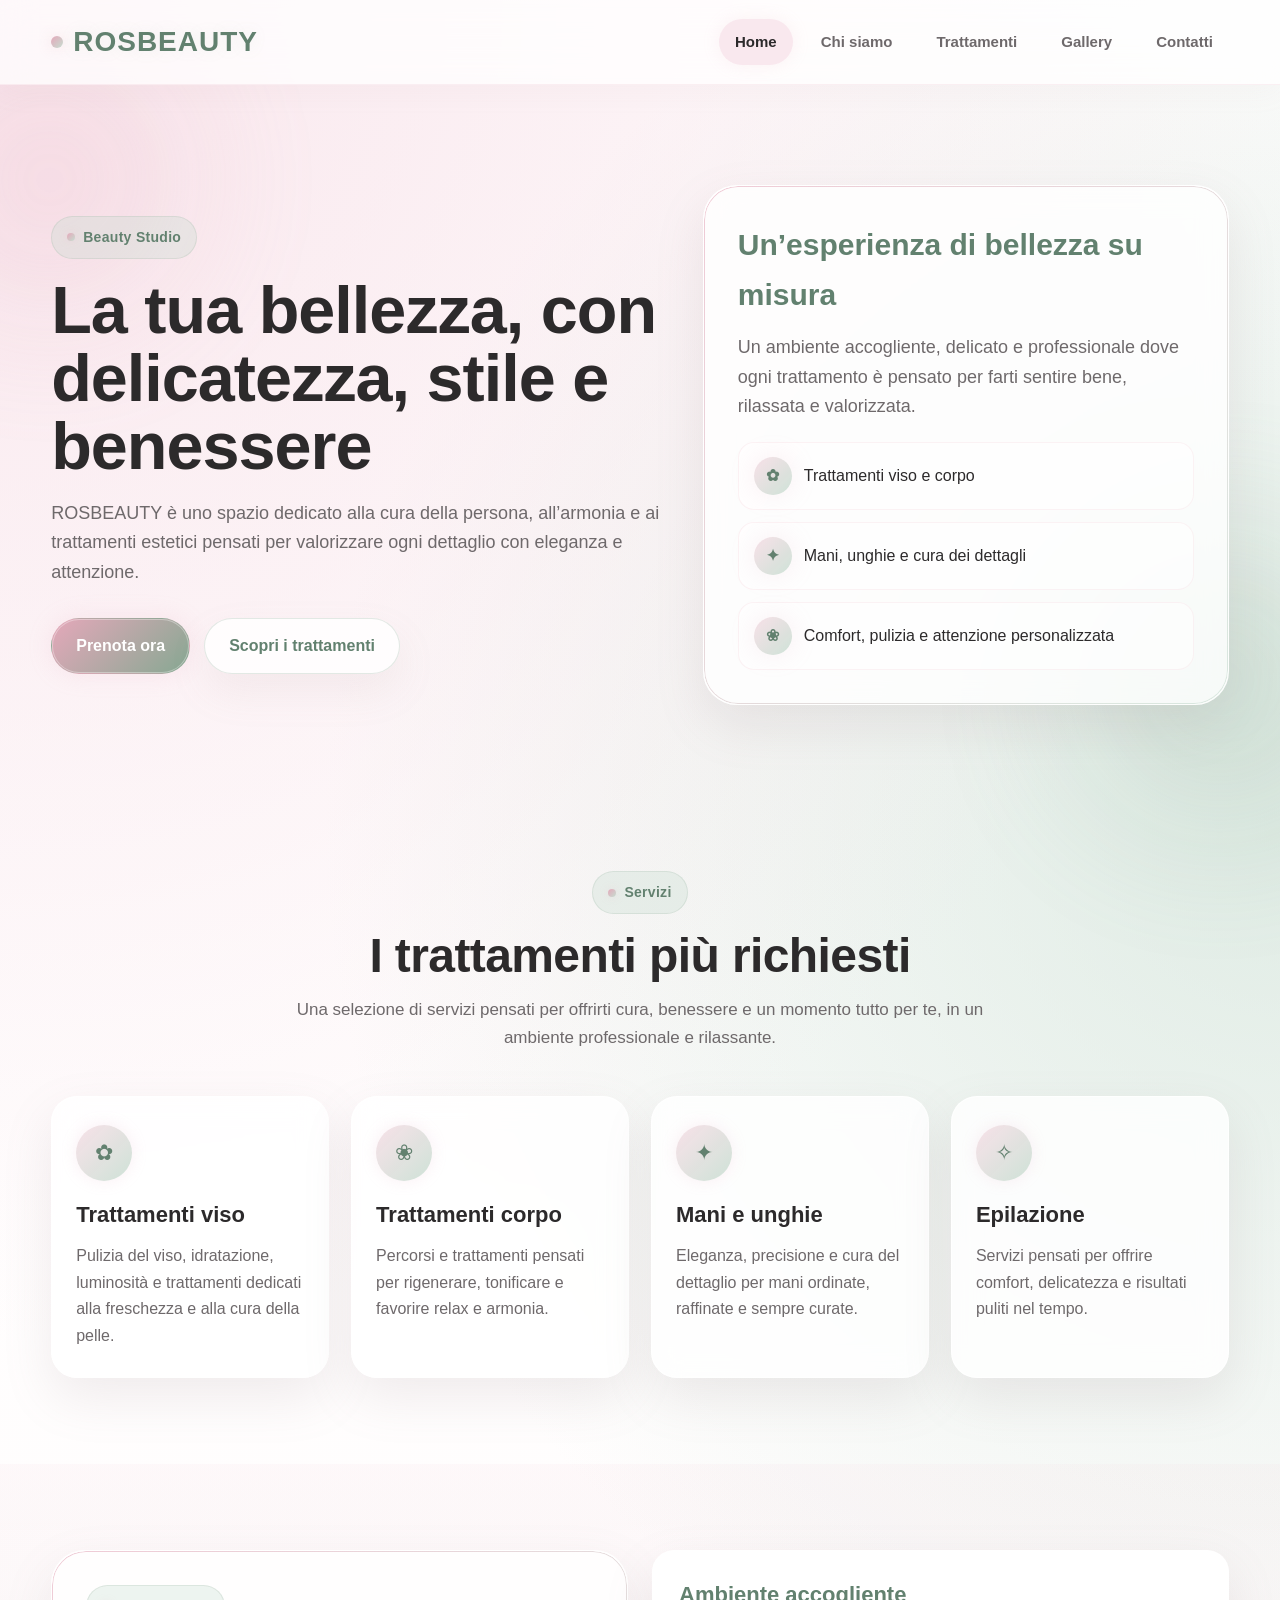
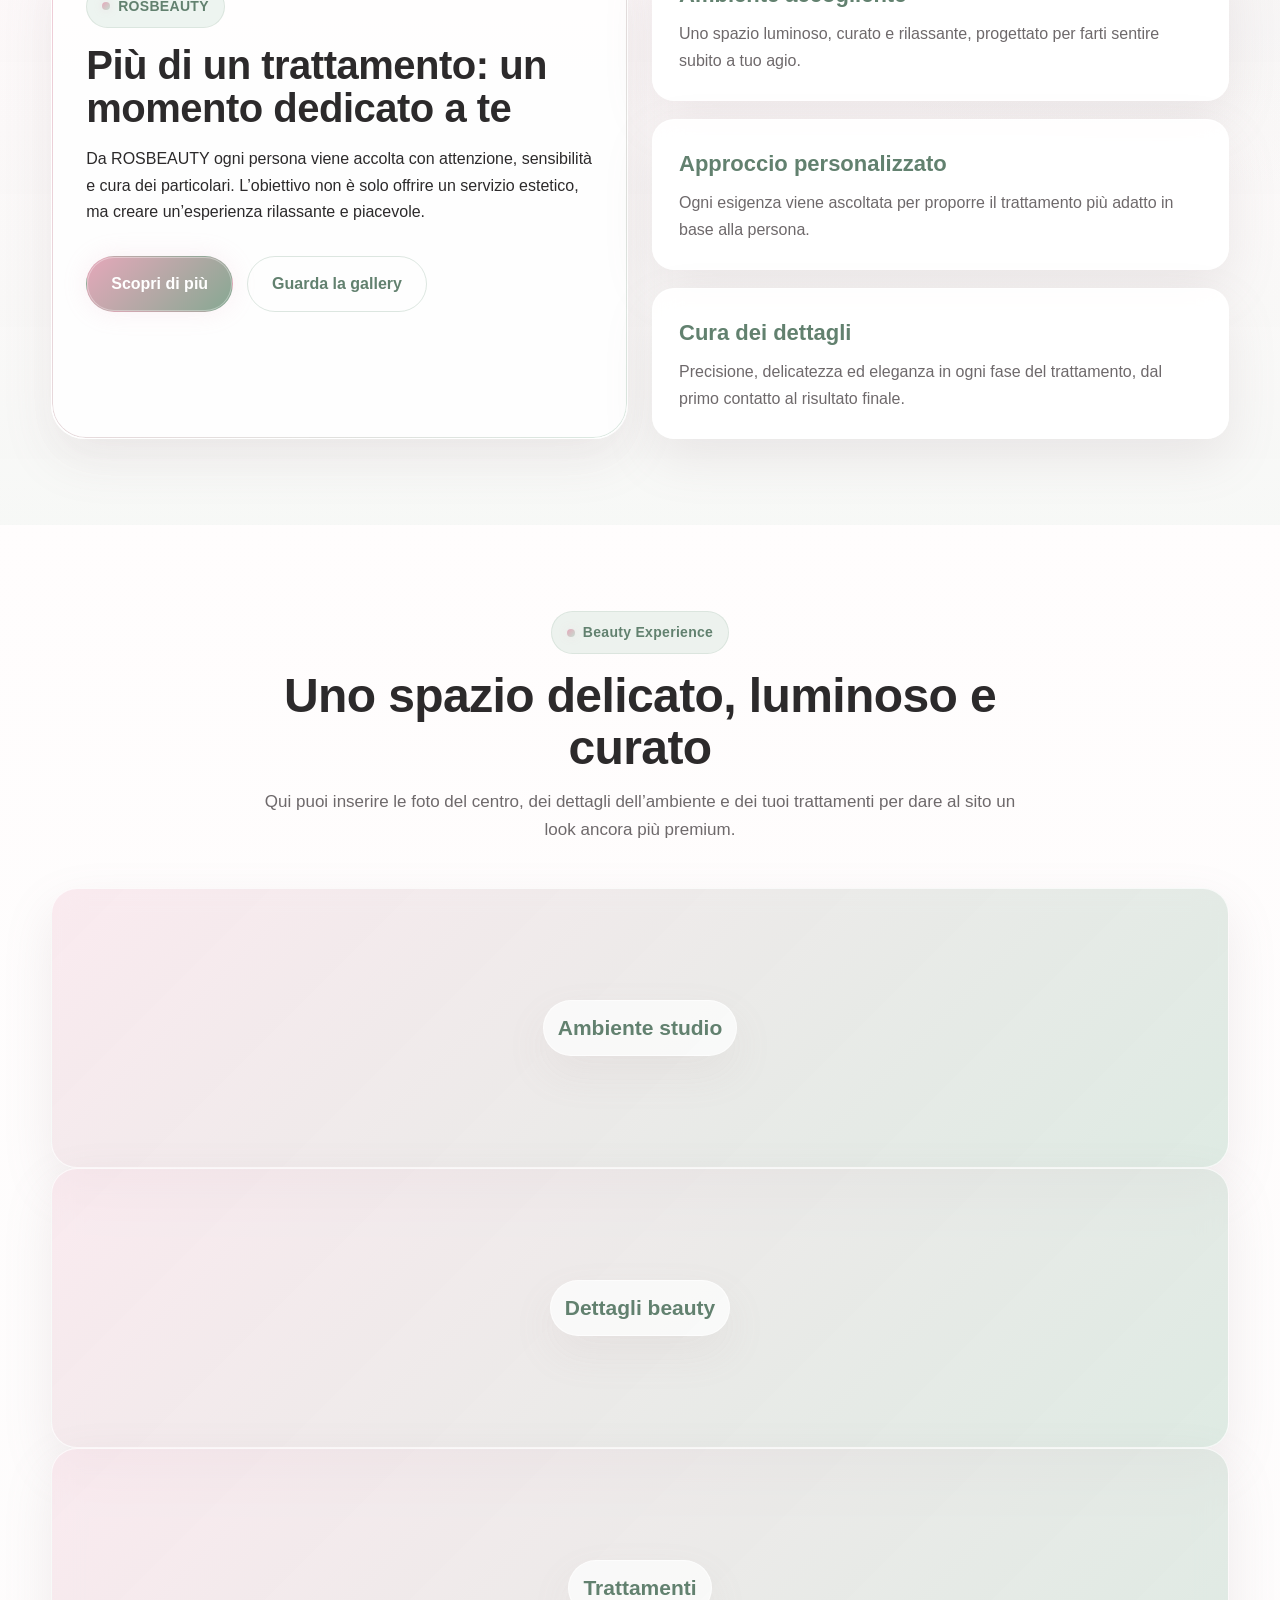
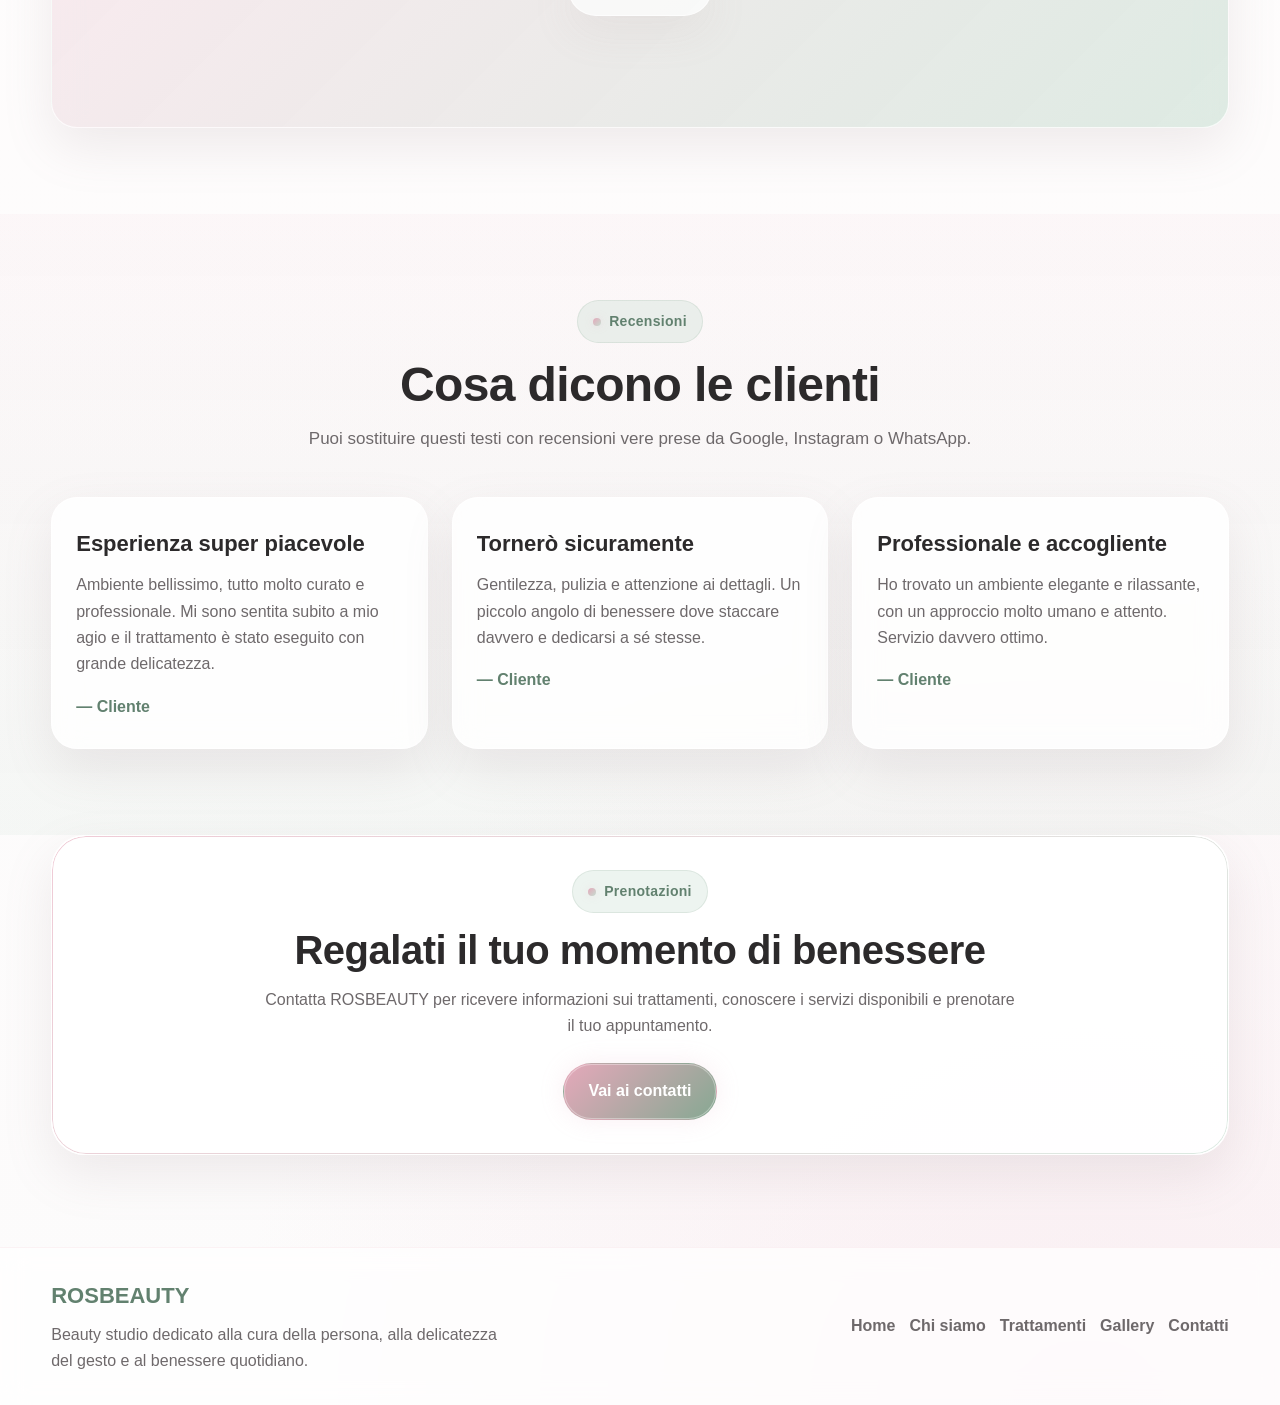
==== index.html @ fb38fad0 "Primo caricamento sito ROSBEAUTY" ====
<!DOCTYPE html>
<html lang="it">
<head>
    <meta charset="UTF-8">
    <meta name="viewport" content="width=device-width, initial-scale=1.0">
    <title>ROSBEAUTY - Beauty Studio</title>
    <meta name="description" content="ROSBEAUTY è uno studio estetico dedicato alla cura della persona, al benessere e alla bellezza con trattamenti professionali personalizzati.">
    <link rel="stylesheet" href="style.css">
</head>
<body>
    <div class="bg-blur blur-pink"></div>
    <div class="bg-blur blur-green"></div>

    <div class="page-shell">
        <header>
            <nav class="navbar">
                <div class="container nav-inner">
                    <a href="index.html" class="brand">
                        <span class="brand-dot"></span>
                        ROSBEAUTY
                    </a>

                    <div class="nav-links">
                        <a href="index.html" class="active">Home</a>
                        <a href="chi-siamo.html">Chi siamo</a>
                        <a href="trattamenti.html">Trattamenti</a>
                        <a href="gallery.html">Gallery</a>
                        <a href="contatti.html">Contatti</a>
                    </div>
                </div>
            </nav>
        </header>

        <main>
            <section class="hero">
                <div class="container hero-grid">
                    <div class="hero-copy">
                        <span class="hero-badge">Beauty Studio</span>
                        <h1>La tua bellezza, con delicatezza, stile e benessere</h1>
                        <p>
                            ROSBEAUTY è uno spazio dedicato alla cura della persona, all’armonia
                            e ai trattamenti estetici pensati per valorizzare ogni dettaglio con
                            eleganza e attenzione.
                        </p>

                        <div class="hero-buttons">
                            <a href="contatti.html" class="btn btn-primary">Prenota ora</a>
                            <a href="trattamenti.html" class="btn btn-secondary">Scopri i trattamenti</a>
                        </div>
                    </div>

                    <div class="hero-panel glass-card neon-card">
                        <h2>Un’esperienza di bellezza su misura</h2>
                        <p>
                            Un ambiente accogliente, delicato e professionale dove ogni trattamento
                            è pensato per farti sentire bene, rilassata e valorizzata.
                        </p>

                        <div class="hero-points">
                            <div class="hero-point">
                                <div class="hero-point-icon">✿</div>
                                <div>Trattamenti viso e corpo</div>
                            </div>

                            <div class="hero-point">
                                <div class="hero-point-icon">✦</div>
                                <div>Mani, unghie e cura dei dettagli</div>
                            </div>

                            <div class="hero-point">
                                <div class="hero-point-icon">❀</div>
                                <div>Comfort, pulizia e attenzione personalizzata</div>
                            </div>
                        </div>
                    </div>
                </div>
            </section>

            <section class="section">
                <div class="container">
                    <div class="section-heading">
                        <span class="section-tag">Servizi</span>
                        <h2>I trattamenti più richiesti</h2>
                        <p>
                            Una selezione di servizi pensati per offrirti cura, benessere e un momento
                            tutto per te, in un ambiente professionale e rilassante.
                        </p>
                    </div>

                    <div class="cards-grid">
                        <article class="service-card">
                            <div class="icon-circle">✿</div>
                            <h3>Trattamenti viso</h3>
                            <p>
                                Pulizia del viso, idratazione, luminosità e trattamenti dedicati
                                alla freschezza e alla cura della pelle.
                            </p>
                        </article>

                        <article class="service-card">
                            <div class="icon-circle">❀</div>
                            <h3>Trattamenti corpo</h3>
                            <p>
                                Percorsi e trattamenti pensati per rigenerare, tonificare e favorire
                                relax e armonia.
                            </p>
                        </article>

                        <article class="service-card">
                            <div class="icon-circle">✦</div>
                            <h3>Mani e unghie</h3>
                            <p>
                                Eleganza, precisione e cura del dettaglio per mani ordinate,
                                raffinate e sempre curate.
                            </p>
                        </article>

                        <article class="service-card">
                            <div class="icon-circle">✧</div>
                            <h3>Epilazione</h3>
                            <p>
                                Servizi pensati per offrire comfort, delicatezza e risultati
                                puliti nel tempo.
                            </p>
                        </article>
                    </div>
                </div>
            </section>

            <section class="section section-soft">
                <div class="container about-split">
                    <div class="about-box neon-card">
                        <span class="section-tag">ROSBEAUTY</span>
                        <h2>Più di un trattamento: un momento dedicato a te</h2>
                        <p>
                            Da ROSBEAUTY ogni persona viene accolta con attenzione, sensibilità e
                            cura dei particolari. L’obiettivo non è solo offrire un servizio estetico,
                            ma creare un’esperienza rilassante e piacevole.
                        </p>

                        <div class="inline-actions">
                            <a href="chi-siamo.html" class="btn btn-primary">Scopri di più</a>
                            <a href="gallery.html" class="btn btn-outline">Guarda la gallery</a>
                        </div>
                    </div>

                    <div>
                        <div class="feature-box glass-card">
                            <h3>Ambiente accogliente</h3>
                            <p>
                                Uno spazio luminoso, curato e rilassante, progettato per farti sentire
                                subito a tuo agio.
                            </p>
                        </div>

                        <div class="feature-box glass-card">
                            <h3>Approccio personalizzato</h3>
                            <p>
                                Ogni esigenza viene ascoltata per proporre il trattamento più adatto
                                in base alla persona.
                            </p>
                        </div>

                        <div class="feature-box glass-card">
                            <h3>Cura dei dettagli</h3>
                            <p>
                                Precisione, delicatezza ed eleganza in ogni fase del trattamento,
                                dal primo contatto al risultato finale.
                            </p>
                        </div>
                    </div>
                </div>
            </section>

            <section class="section">
                <div class="container">
                    <div class="section-heading">
                        <span class="section-tag">Beauty Experience</span>
                        <h2>Uno spazio delicato, luminoso e curato</h2>
                        <p>
                            Qui puoi inserire le foto del centro, dei dettagli dell’ambiente e dei
                            tuoi trattamenti per dare al sito un look ancora più premium.
                        </p>
                    </div>

                    <div class="gallery-preview">
                        <div class="gallery-box"><div class="gallery-label">Ambiente studio</div></div>
                        <div class="gallery-box"><div class="gallery-label">Dettagli beauty</div></div>
                        <div class="gallery-box"><div class="gallery-label">Trattamenti</div></div>
                    </div>
                </div>
            </section>

            <section class="section section-soft">
                <div class="container">
                    <div class="section-heading">
                        <span class="section-tag">Recensioni</span>
                        <h2>Cosa dicono le clienti</h2>
                        <p>
                            Puoi sostituire questi testi con recensioni vere prese da Google, Instagram o WhatsApp.
                        </p>
                    </div>

                    <div class="reviews-grid">
                        <article class="review-card">
                            <h3>Esperienza super piacevole</h3>
                            <p>
                                Ambiente bellissimo, tutto molto curato e professionale. Mi sono sentita
                                subito a mio agio e il trattamento è stato eseguito con grande delicatezza.
                            </p>
                            <span>— Cliente</span>
                        </article>

                        <article class="review-card">
                            <h3>Tornerò sicuramente</h3>
                            <p>
                                Gentilezza, pulizia e attenzione ai dettagli. Un piccolo angolo di benessere
                                dove staccare davvero e dedicarsi a sé stesse.
                            </p>
                            <span>— Cliente</span>
                        </article>

                        <article class="review-card">
                            <h3>Professionale e accogliente</h3>
                            <p>
                                Ho trovato un ambiente elegante e rilassante, con un approccio molto umano
                                e attento. Servizio davvero ottimo.
                            </p>
                            <span>— Cliente</span>
                        </article>
                    </div>
                </div>
            </section>

            <section class="cta-section">
                <div class="container">
                    <div class="cta-box neon-card">
                        <span class="section-tag">Prenotazioni</span>
                        <h2>Regalati il tuo momento di benessere</h2>
                        <p>
                            Contatta ROSBEAUTY per ricevere informazioni sui trattamenti, conoscere i servizi
                            disponibili e prenotare il tuo appuntamento.
                        </p>
                        <a href="contatti.html" class="btn btn-primary">Vai ai contatti</a>
                    </div>
                </div>
            </section>
        </main>

        <footer>
            <div class="container footer-inner">
                <div>
                    <h3>ROSBEAUTY</h3>
                    <p>
                        Beauty studio dedicato alla cura della persona, alla delicatezza del gesto
                        e al benessere quotidiano.
                    </p>
                </div>

                <div class="footer-links">
                    <a href="index.html">Home</a>
                    <a href="chi-siamo.html">Chi siamo</a>
                    <a href="trattamenti.html">Trattamenti</a>
                    <a href="gallery.html">Gallery</a>
                    <a href="contatti.html">Contatti</a>
                </div>
            </div>
        </footer>
    </div>
</body>
</html>
---- style.css ----
html {
    scroll-behavior: smooth;
}

* {
    box-sizing: border-box;
}

:root {
    --bg: #fffefe;
    --bg-soft: #fcf7f8;
    --bg-soft-2: #f7fbf8;
    --card: rgba(255, 255, 255, 0.82);
    --card-strong: rgba(255, 255, 255, 0.92);

    --text: #2c2a2b;
    --text-soft: #6e696b;
    --muted: #938d90;

    --pink-light: #f7dfe7;
    --pink: #e5a8ba;
    --pink-strong: #d985a1;

    --green-light: #c6ddd0;
    --green: #86a892;
    --green-strong: #62816f;

    --border: rgba(175, 204, 188, 0.34);
    --border-soft: rgba(229, 168, 186, 0.22);

    --glow-pink: rgba(229, 168, 186, 0.25);
    --glow-green: rgba(134, 168, 146, 0.22);

    --shadow-soft: 0 18px 40px rgba(163, 145, 151, 0.10);
    --shadow-card: 0 20px 50px rgba(147, 130, 137, 0.14);
    --shadow-neon: 0 0 26px rgba(229, 168, 186, 0.18);

    --radius-xl: 34px;
    --radius-lg: 26px;
    --radius-md: 20px;
    --radius-sm: 14px;

    --max-width: 1180px;
}

body {
    margin: 0;
    font-family: Arial, sans-serif;
    color: var(--text);
    background:
        radial-gradient(circle at 0% 0%, rgba(247, 223, 231, 0.75), transparent 28%),
        radial-gradient(circle at 100% 18%, rgba(198, 221, 208, 0.55), transparent 24%),
        radial-gradient(circle at 85% 100%, rgba(247, 223, 231, 0.45), transparent 18%),
        linear-gradient(180deg, #fffefe 0%, #fffdfd 45%, #fcfbfb 100%);
    line-height: 1.65;
    overflow-x: hidden;
    position: relative;
}

img {
    display: block;
    max-width: 100%;
}

a {
    color: inherit;
    text-decoration: none;
}

.container {
    width: min(92%, var(--max-width));
    margin: 0 auto;
}

.bg-blur {
    position: fixed;
    border-radius: 50%;
    filter: blur(80px);
    z-index: -1;
    pointer-events: none;
    opacity: 0.95;
}

.blur-pink {
    top: 50px;
    left: -80px;
    width: 260px;
    height: 260px;
    background: var(--glow-pink);
}

.blur-green {
    right: -90px;
    bottom: 70px;
    width: 300px;
    height: 300px;
    background: var(--glow-green);
}

.page-shell {
    min-height: 100vh;
}

.navbar {
    position: sticky;
    top: 0;
    z-index: 100;
    background: rgba(255, 255, 255, 0.76);
    backdrop-filter: blur(16px);
    border-bottom: 1px solid rgba(229, 168, 186, 0.16);
    box-shadow: 0 8px 26px rgba(180, 165, 170, 0.06);
}

.nav-inner {
    min-height: 84px;
    display: flex;
    align-items: center;
    justify-content: space-between;
    gap: 20px;
}

.brand {
    display: inline-flex;
    align-items: center;
    gap: 10px;
    font-size: 28px;
    font-weight: 700;
    letter-spacing: 1px;
    color: var(--green-strong);
    text-shadow: 0 0 16px rgba(134, 168, 146, 0.12);
}

.brand-dot {
    width: 12px;
    height: 12px;
    border-radius: 50%;
    background: linear-gradient(135deg, var(--pink), var(--green-light));
    box-shadow: 0 0 14px rgba(229, 168, 186, 0.30);
}

.nav-links {
    display: flex;
    align-items: center;
    flex-wrap: wrap;
    gap: 12px;
}

.nav-links a {
    padding: 11px 16px;
    border-radius: 999px;
    color: var(--text-soft);
    transition: 0.25s ease;
    font-size: 15px;
    font-weight: 600;
}

.nav-links a:hover,
.nav-links a.active {
    color: var(--text);
    background: rgba(247, 223, 231, 0.70);
    box-shadow: 0 0 18px rgba(229, 168, 186, 0.14);
}

.hero {
    padding: 100px 0 80px;
}

.hero-grid {
    display: grid;
    grid-template-columns: 1.08fr 0.92fr;
    gap: 34px;
    align-items: center;
}

.hero-badge,
.section-tag {
    display: inline-flex;
    align-items: center;
    gap: 8px;
    padding: 9px 15px;
    border-radius: 999px;
    background: rgba(198, 221, 208, 0.32);
    border: 1px solid rgba(134, 168, 146, 0.18);
    color: var(--green-strong);
    font-size: 14px;
    font-weight: 700;
    letter-spacing: 0.3px;
}

.hero-badge::before,
.section-tag::before {
    content: "";
    width: 8px;
    height: 8px;
    border-radius: 50%;
    background: linear-gradient(135deg, var(--pink), var(--green-light));
    box-shadow: 0 0 10px rgba(229, 168, 186, 0.22);
}

.hero h1,
.page-hero h1 {
    margin: 18px 0 18px;
    font-size: clamp(40px, 5.2vw, 72px);
    line-height: 1.02;
    letter-spacing: -1px;
}

.hero p,
.page-hero p {
    margin: 0;
    color: var(--text-soft);
    font-size: 18px;
    max-width: 650px;
}

.hero-buttons,
.inline-actions {
    display: flex;
    flex-wrap: wrap;
    gap: 14px;
    margin-top: 30px;
}

.btn {
    display: inline-flex;
    align-items: center;
    justify-content: center;
    min-height: 52px;
    padding: 14px 24px;
    border-radius: 999px;
    font-weight: 700;
    border: 1px solid transparent;
    transition: 0.25s ease;
}

.btn:hover {
    transform: translateY(-2px);
}

.btn-primary {
    color: #ffffff;
    background: linear-gradient(135deg, var(--pink), var(--green));
    box-shadow:
        0 0 0 1px rgba(255, 255, 255, 0.35) inset,
        0 0 24px rgba(229, 168, 186, 0.18);
}

.btn-primary:hover {
    box-shadow:
        0 0 0 1px rgba(255, 255, 255, 0.35) inset,
        0 0 30px rgba(229, 168, 186, 0.24);
}

.btn-secondary {
    background: rgba(255, 255, 255, 0.82);
    color: var(--green-strong);
    border-color: rgba(134, 168, 146, 0.24);
    box-shadow: var(--shadow-soft);
}

.btn-secondary:hover {
    box-shadow: 0 0 20px rgba(134, 168, 146, 0.14);
}

.btn-outline {
    background: transparent;
    color: var(--green-strong);
    border-color: rgba(134, 168, 146, 0.28);
}

.btn-outline:hover {
    background: rgba(198, 221, 208, 0.18);
}

.glass-card,
.service-card,
.info-card,
.review-card,
.contact-card,
.gallery-box {
    background: var(--card);
    backdrop-filter: blur(14px);
    border: 1px solid rgba(255, 255, 255, 0.72);
    box-shadow: var(--shadow-card);
}

.neon-card {
    position: relative;
    overflow: hidden;
}

.neon-card::before {
    content: "";
    position: absolute;
    inset: 0;
    border-radius: inherit;
    padding: 1px;
    background: linear-gradient(
        135deg,
        rgba(229, 168, 186, 0.60),
        rgba(198, 221, 208, 0.62)
    );
    -webkit-mask: linear-gradient(#fff 0 0) content-box, linear-gradient(#fff 0 0);
    -webkit-mask-composite: xor;
    mask-composite: exclude;
    pointer-events: none;
}

.hero-panel {
    border-radius: var(--radius-xl);
    padding: 34px;
}

.hero-panel h2 {
    margin: 0 0 14px;
    font-size: 30px;
    color: var(--green-strong);
}

.hero-panel p {
    margin: 0 0 18px;
    color: var(--text-soft);
}

.hero-points {
    display: grid;
    gap: 12px;
    margin-top: 20px;
}

.hero-point {
    display: flex;
    align-items: center;
    gap: 12px;
    padding: 14px 15px;
    border-radius: 16px;
    background: rgba(255, 255, 255, 0.52);
    border: 1px solid rgba(229, 168, 186, 0.14);
}

.hero-point-icon {
    width: 38px;
    height: 38px;
    border-radius: 50%;
    display: grid;
    place-items: center;
    background: linear-gradient(135deg, rgba(247, 223, 231, 0.95), rgba(198, 221, 208, 0.86));
    color: var(--green-strong);
    font-weight: 700;
    box-shadow: var(--shadow-neon);
    flex-shrink: 0;
}

.section {
    padding: 86px 0;
}

.section-soft {
    background:
        linear-gradient(180deg, rgba(247, 223, 231, 0.16), rgba(198, 221, 208, 0.14));
}

.section-heading {
    max-width: 760px;
    margin: 0 auto 44px;
    text-align: center;
}

.section-heading h2 {
    margin: 16px 0 14px;
    font-size: clamp(30px, 4vw, 48px);
    line-height: 1.08;
    letter-spacing: -0.6px;
}

.section-heading p {
    margin: 0;
    color: var(--text-soft);
    font-size: 17px;
}

.cards-grid {
    display: grid;
    grid-template-columns: repeat(4, 1fr);
    gap: 22px;
}

.service-card {
    border-radius: var(--radius-lg);
    padding: 28px 24px;
    transition: 0.25s ease;
}

.service-card:hover,
.info-card:hover,
.review-card:hover,
.contact-card:hover,
.gallery-box:hover {
    transform: translateY(-6px);
    box-shadow:
        var(--shadow-card),
        0 0 24px rgba(229, 168, 186, 0.12);
}

.icon-circle {
    width: 56px;
    height: 56px;
    border-radius: 50%;
    display: grid;
    place-items: center;
    margin-bottom: 16px;
    background: linear-gradient(135deg, rgba(247, 223, 231, 0.92), rgba(198, 221, 208, 0.85));
    color: var(--green-strong);
    font-size: 22px;
    box-shadow: 0 0 16px rgba(229, 168, 186, 0.18);
}

.service-card h3,
.info-card h3,
.review-card h3,
.contact-card h3 {
    margin: 0 0 10px;
    font-size: 22px;
}

.service-card p,
.info-card p,
.review-card p,
.contact-card p,
.about-copy p,
.page-hero p,
.content-block p,
.feature-box p,
.contact-list li,
.price-item p {
    margin: 0;
    color: var(--text-soft);
}

.about-split,
.contact-split,
.content-split,
.gallery-layout,
.page-grid,
.treatments-grid,
.prices-grid,
.reviews-grid,
.two-column {
    display: grid;
    gap: 24px;
}

.about-split,
.contact-split,
.page-grid,
.content-split {
    grid-template-columns: 1fr 1fr;
    align-items: stretch;
}

.about-box,
.feature-box,
.content-block,
.contact-form-box,
.contact-info-box,
.cta-box {
    border-radius: var(--radius-xl);
    padding: 34px;
    background: var(--card-strong);
    border: 1px solid rgba(255, 255, 255, 0.78);
    box-shadow: var(--shadow-card);
}

.about-box h2,
.content-block h2,
.cta-box h2,
.page-block h2 {
    margin: 16px 0 14px;
    font-size: 40px;
    line-height: 1.08;
    letter-spacing: -0.5px;
}

.feature-box + .feature-box,
.contact-list li + li,
.price-item + .price-item {
    margin-top: 18px;
}

.feature-box {
    border-radius: 22px;
    padding: 26px;
}

.feature-box h3,
.price-item h3 {
    margin: 0 0 8px;
    color: var(--green-strong);
    font-size: 22px;
}

.gallery-preview,
.gallery-layout {
    grid-template-columns: repeat(3, 1fr);
}

.gallery-box {
    min-height: 280px;
    border-radius: var(--radius-lg);
    display: flex;
    align-items: center;
    justify-content: center;
    padding: 18px;
    text-align: center;
    background:
        linear-gradient(135deg, rgba(247, 223, 231, 0.62), rgba(198, 221, 208, 0.58));
    color: var(--green-strong);
    font-size: 21px;
    font-weight: 700;
    transition: 0.25s ease;
}

.gallery-box.tall {
    min-height: 360px;
}

.gallery-label {
    padding: 10px 14px;
    border-radius: 999px;
    background: rgba(255, 255, 255, 0.70);
    border: 1px solid rgba(255, 255, 255, 0.62);
    box-shadow: var(--shadow-soft);
}

.reviews-grid {
    grid-template-columns: repeat(3, 1fr);
}

.review-card,
.info-card,
.contact-card,
.page-block {
    border-radius: var(--radius-lg);
    padding: 28px 24px;
}

.review-card span {
    display: inline-block;
    margin-top: 16px;
    color: var(--green-strong);
    font-weight: 700;
}

.page-hero {
    padding: 88px 0 40px;
}

.page-hero.compact {
    padding-bottom: 24px;
}

.page-hero .page-note {
    margin-top: 18px;
    max-width: 780px;
}

.page-breadcrumb {
    display: inline-block;
    margin-bottom: 16px;
    color: var(--muted);
    font-weight: 700;
    letter-spacing: 0.3px;
    font-size: 14px;
}

.page-block h2 {
    margin-top: 0;
    font-size: 30px;
    color: var(--green-strong);
}

.page-block p + p,
.content-block p + p {
    margin-top: 14px;
}

.info-grid {
    display: grid;
    grid-template-columns: repeat(3, 1fr);
    gap: 22px;
}

.prices-grid {
    grid-template-columns: 1fr 1fr;
}

.price-list {
    border-radius: var(--radius-lg);
    padding: 28px 24px;
    background: var(--card);
    border: 1px solid rgba(255, 255, 255, 0.72);
    box-shadow: var(--shadow-card);
}

.price-list h3 {
    margin: 0 0 20px;
    color: var(--green-strong);
    font-size: 24px;
}

.price-item {
    display: flex;
    justify-content: space-between;
    gap: 20px;
    align-items: flex-start;
    padding: 14px 0;
    border-bottom: 1px solid rgba(134, 168, 146, 0.14);
}

.price-item:last-child {
    border-bottom: none;
    padding-bottom: 0;
}

.price-item strong {
    color: var(--text);
    display: block;
    margin-bottom: 5px;
}

.price-item span {
    color: var(--green-strong);
    font-weight: 700;
    white-space: nowrap;
}

.contact-list {
    margin: 0;
    padding: 0;
    list-style: none;
}

.contact-list li {
    padding: 16px 0;
    border-bottom: 1px solid rgba(134, 168, 146, 0.14);
}

.contact-list li:last-child {
    border-bottom: none;
    padding-bottom: 0;
}

.contact-list strong {
    display: block;
    margin-bottom: 4px;
    color: var(--text);
}

.form-grid {
    display: grid;
    gap: 16px;
}

.form-row-2 {
    display: grid;
    grid-template-columns: 1fr 1fr;
    gap: 16px;
}

input,
textarea,
select {
    width: 100%;
    border: 1px solid rgba(134, 168, 146, 0.20);
    background: rgba(255, 255, 255, 0.86);
    color: var(--text);
    padding: 15px 16px;
    border-radius: 16px;
    font: inherit;
    outline: none;
    transition: 0.25s ease;
}

input:focus,
textarea:focus,
select:focus {
    border-color: rgba(217, 133, 161, 0.42);
    box-shadow: 0 0 0 4px rgba(229, 168, 186, 0.14);
}

textarea {
    resize: vertical;
    min-height: 150px;
}

.form-note {
    font-size: 14px;
    color: var(--muted);
}

.cta-section {
    padding: 0 0 92px;
}

.cta-box {
    text-align: center;
}

.cta-box p {
    max-width: 760px;
    margin: 0 auto 24px;
    color: var(--text-soft);
}

footer {
    border-top: 1px solid rgba(229, 168, 186, 0.14);
    background: rgba(255, 255, 255, 0.70);
    backdrop-filter: blur(14px);
}

.footer-inner {
    padding: 30px 0;
    display: flex;
    justify-content: space-between;
    gap: 24px;
    flex-wrap: wrap;
}

.footer-inner h3 {
    margin: 0 0 8px;
    color: var(--green-strong);
    font-size: 22px;
}

.footer-inner p {
    margin: 0;
    color: var(--text-soft);
    max-width: 460px;
}

.footer-links {
    display: flex;
    flex-wrap: wrap;
    gap: 14px;
    align-items: center;
}

.footer-links a {
    color: var(--text-soft);
    font-weight: 600;
}

.footer-links a:hover {
    color: var(--green-strong);
}

@media (max-width: 1100px) {
    .cards-grid,
    .info-grid {
        grid-template-columns: repeat(2, 1fr);
    }

    .reviews-grid,
    .gallery-preview,
    .gallery-layout {
        grid-template-columns: 1fr 1fr;
    }
}

@media (max-width: 920px) {
    .hero-grid,
    .about-split,
    .contact-split,
    .page-grid,
    .content-split,
    .prices-grid {
        grid-template-columns: 1fr;
    }

    .hero {
        padding-top: 78px;
    }

    .hero h1,
    .page-hero h1 {
        max-width: 100%;
    }
}

@media (max-width: 700px) {
    .nav-inner {
        flex-direction: column;
        justify-content: center;
        padding: 14px 0;
    }

    .nav-links {
        justify-content: center;
    }

    .cards-grid,
    .info-grid,
    .reviews-grid,
    .gallery-preview,
    .gallery-layout,
    .form-row-2 {
        grid-template-columns: 1fr;
    }

    .section {
        padding: 68px 0;
    }

    .hero-panel,
    .about-box,
    .feature-box,
    .content-block,
    .contact-form-box,
    .contact-info-box,
    .cta-box,
    .service-card,
    .info-card,
    .review-card,
    .contact-card,
    .page-block,
    .price-list {
        padding: 24px;
    }

    .about-box h2,
    .content-block h2,
    .cta-box h2 {
        font-size: 31px;
    }

    .gallery-box,
    .gallery-box.tall {
        min-height: 220px;
    }
}
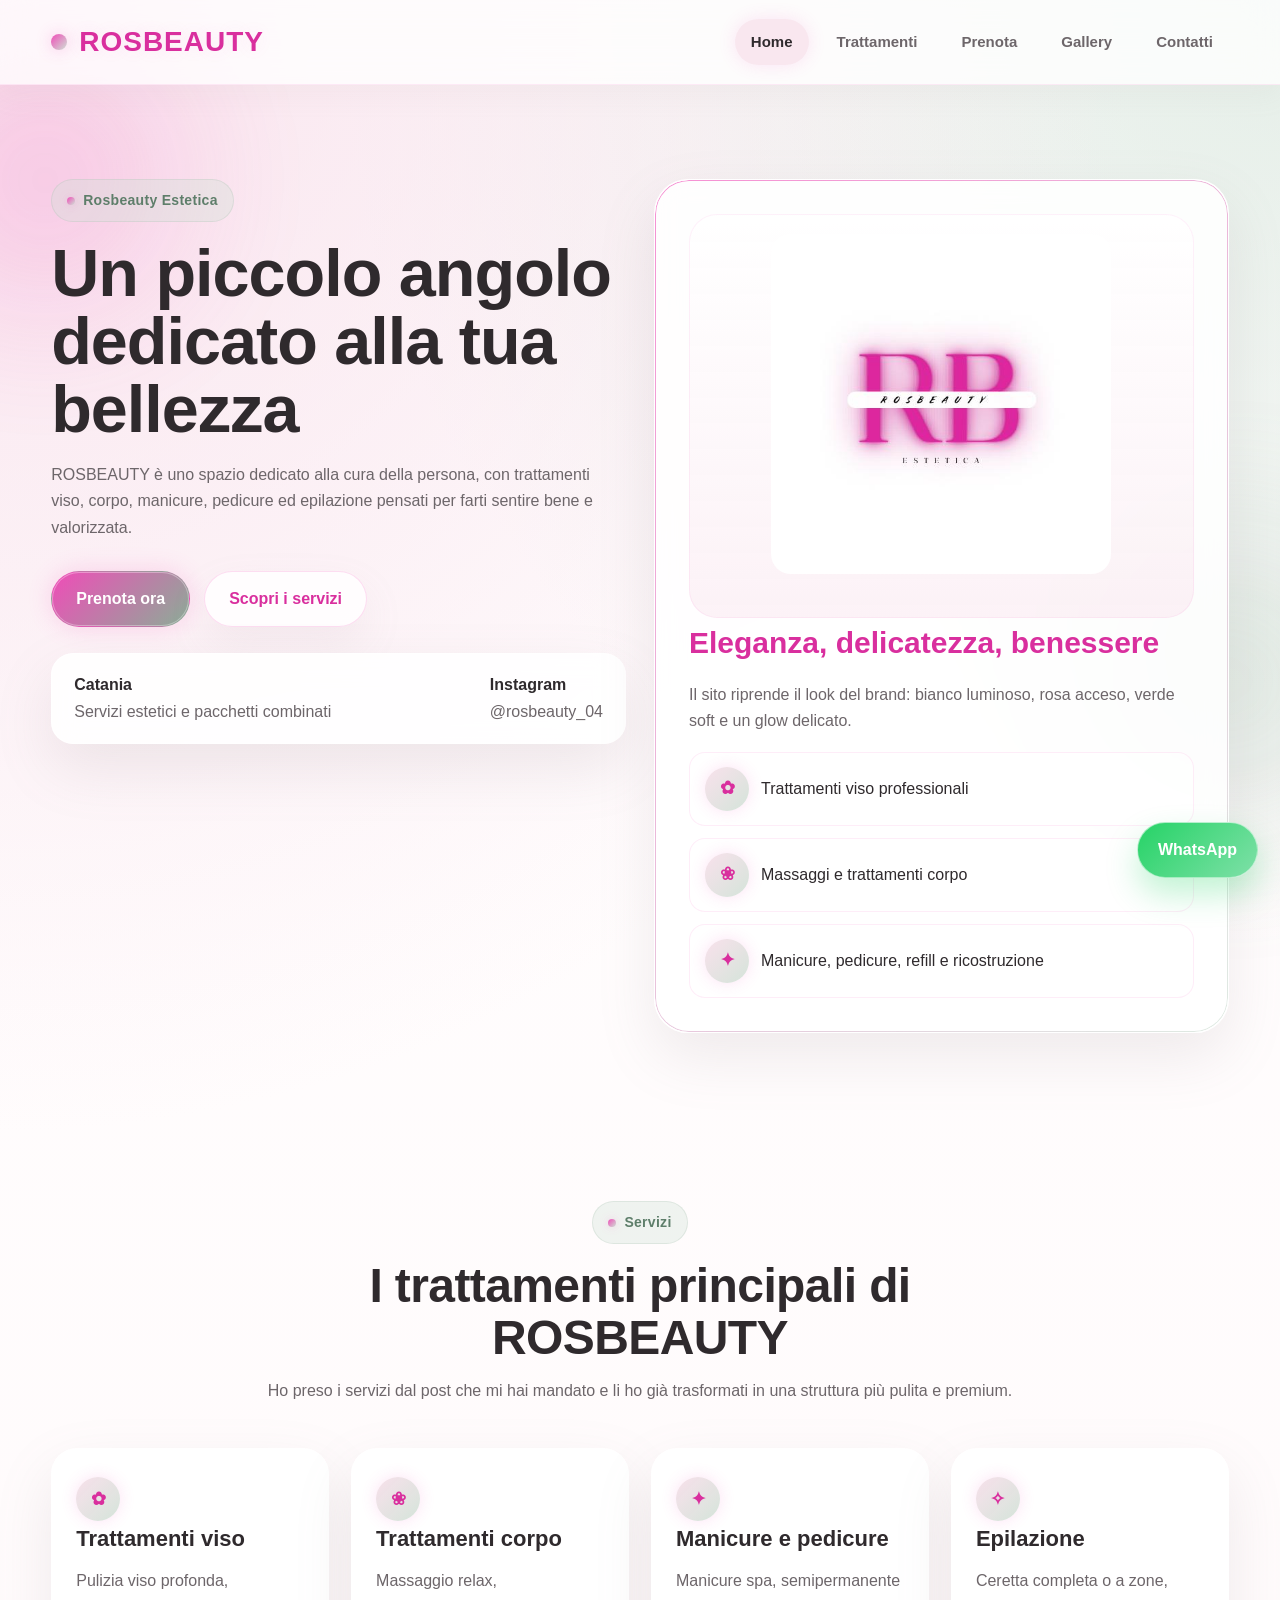
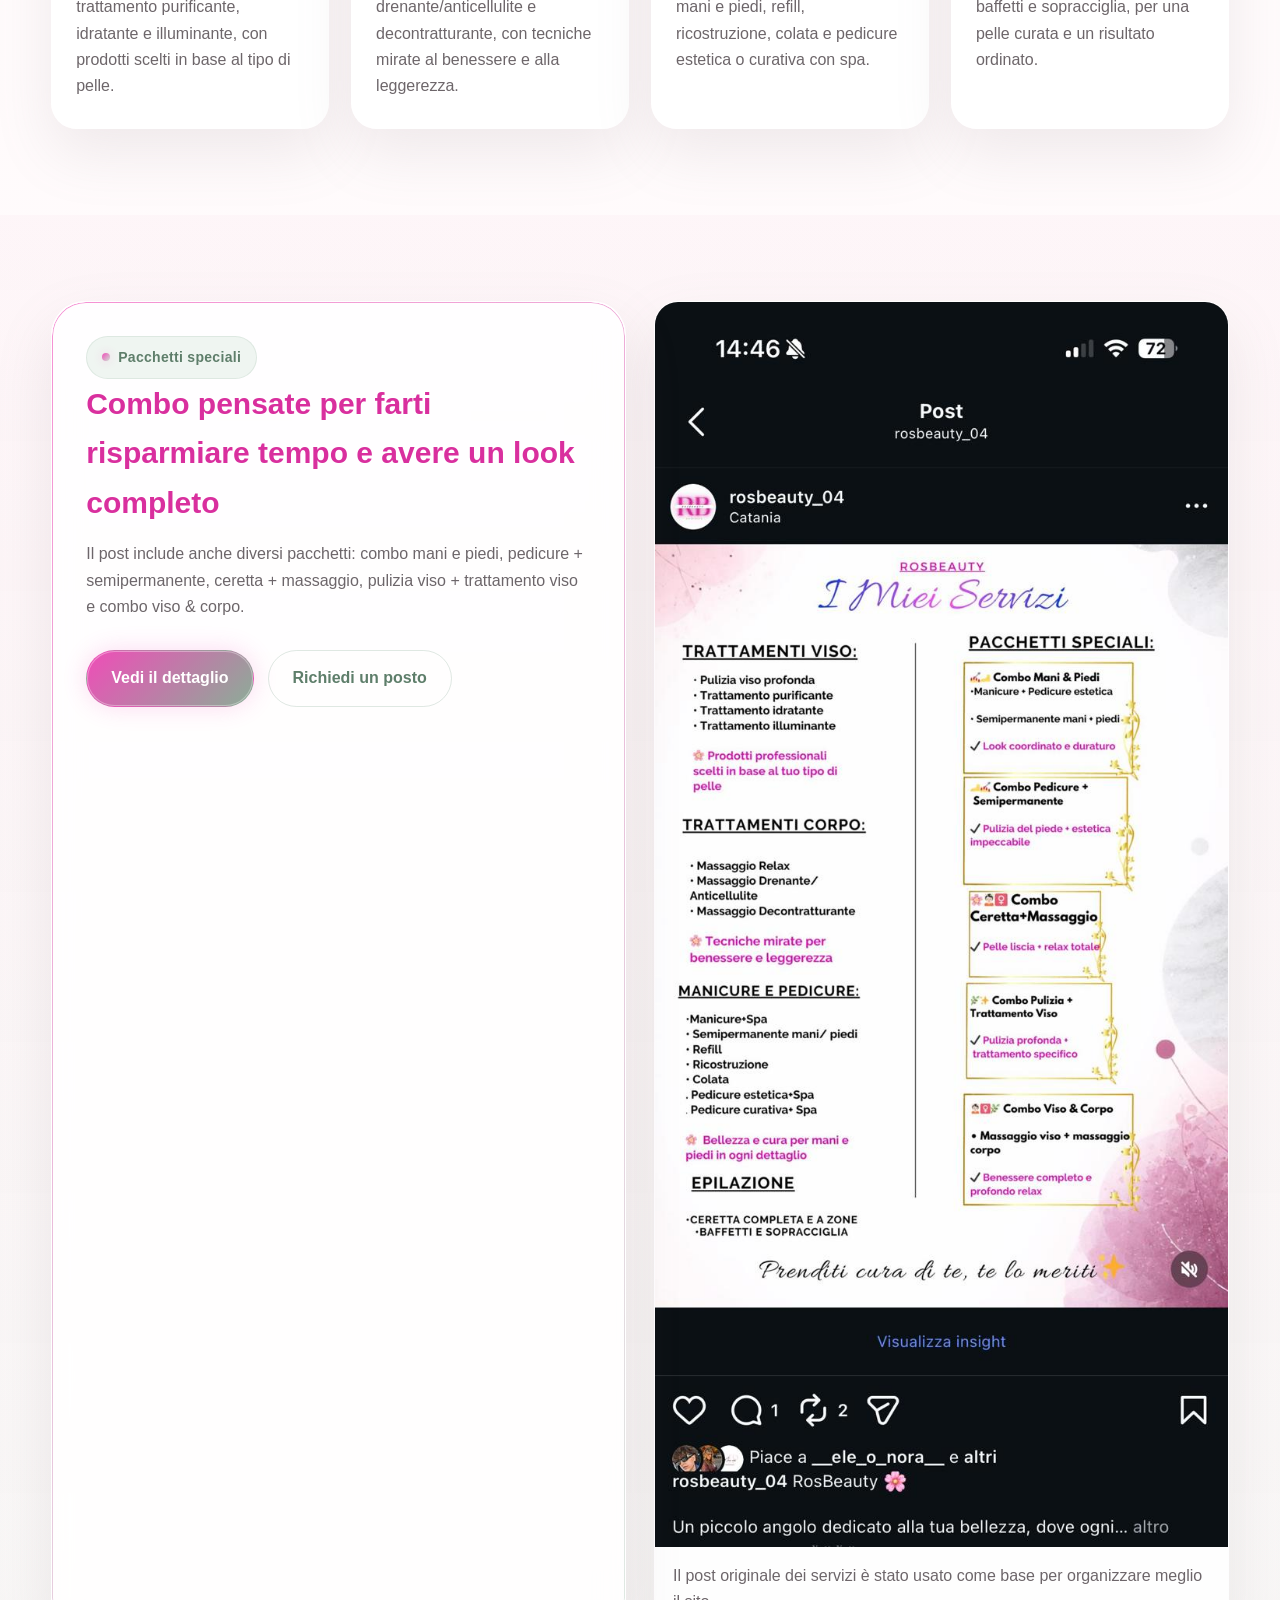
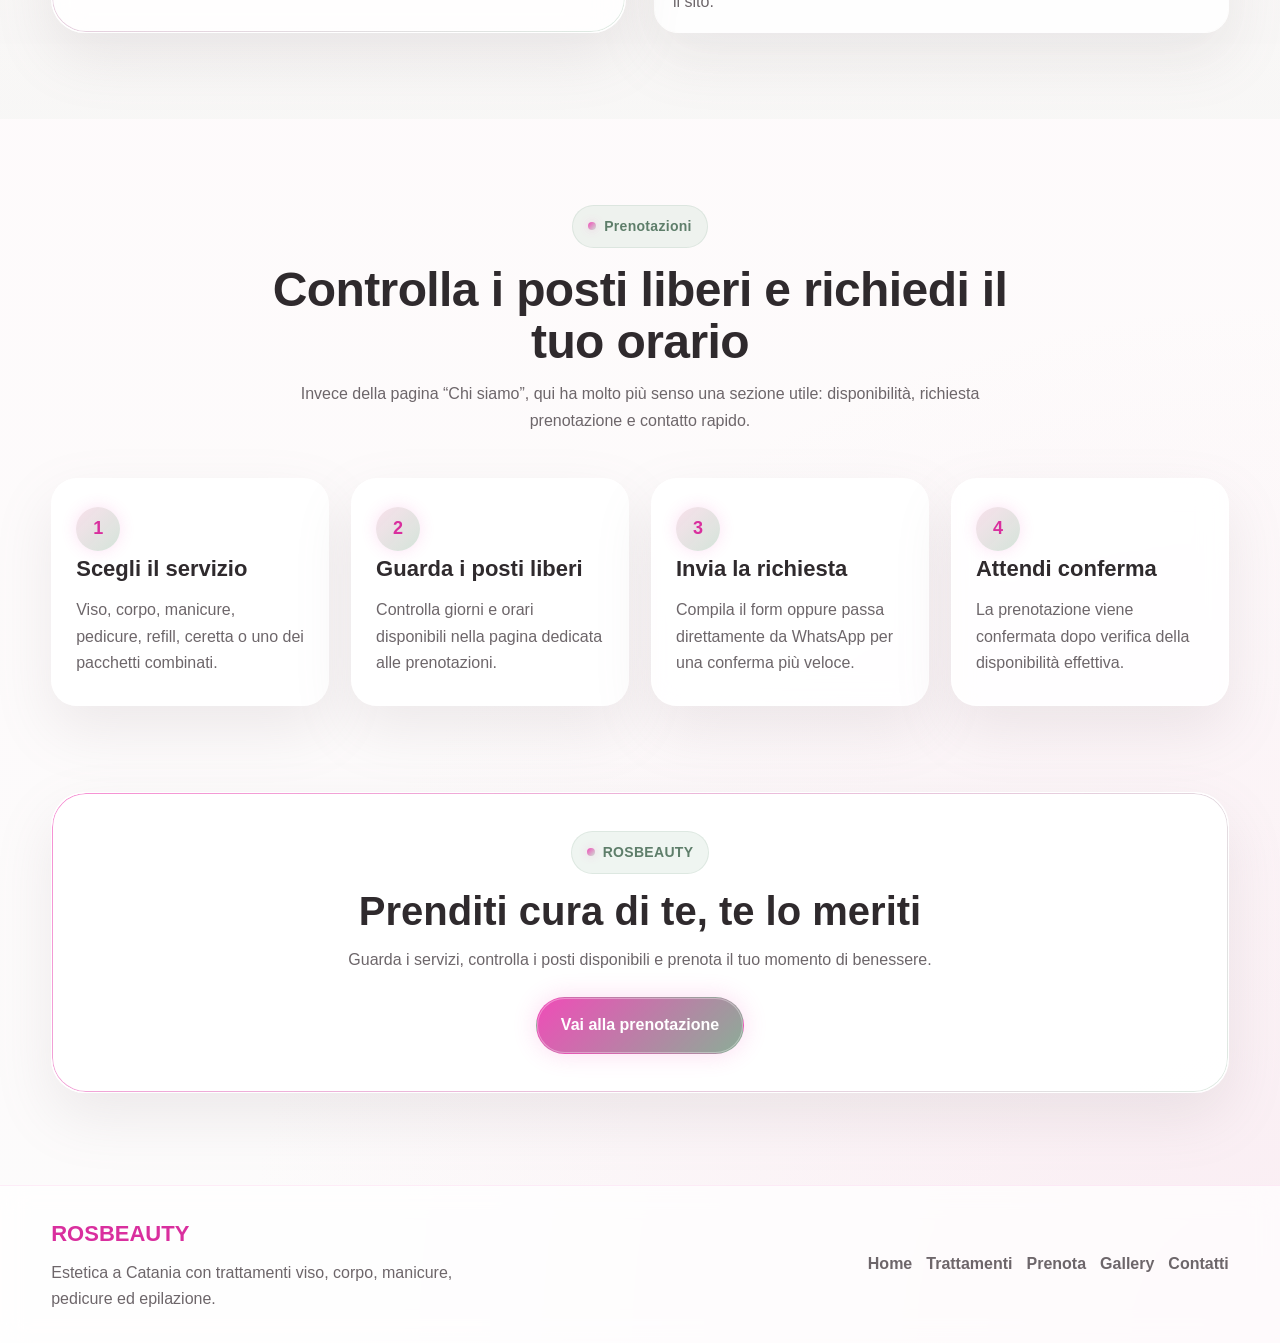
==== commit f38f3d86: "Secondo caricamento sito ROSBEAUTY" ====
--- a/index.html
+++ b/index.html
@@ -3,8 +3,8 @@
 <head>
     <meta charset="UTF-8">
     <meta name="viewport" content="width=device-width, initial-scale=1.0">
-    <title>ROSBEAUTY - Beauty Studio</title>
-    <meta name="description" content="ROSBEAUTY è uno studio estetico dedicato alla cura della persona, al benessere e alla bellezza con trattamenti professionali personalizzati.">
+    <title>ROSBEAUTY - Estetica</title>
+    <meta name="description" content="ROSBEAUTY a Catania: trattamenti viso, corpo, manicure, pedicure ed epilazione in un ambiente elegante e accogliente.">
     <link rel="stylesheet" href="style.css">
 </head>
 <body>
@@ -16,14 +16,14 @@
             <nav class="navbar">
                 <div class="container nav-inner">
                     <a href="index.html" class="brand">
-                        <span class="brand-dot"></span>
+                        <span class="brand-mark"></span>
                         ROSBEAUTY
                     </a>
 
                     <div class="nav-links">
                         <a href="index.html" class="active">Home</a>
-                        <a href="chi-siamo.html">Chi siamo</a>
                         <a href="trattamenti.html">Trattamenti</a>
+                        <a href="prenota.html">Prenota</a>
                         <a href="gallery.html">Gallery</a>
                         <a href="contatti.html">Contatti</a>
                     </div>
@@ -34,42 +34,52 @@
         <main>
             <section class="hero">
                 <div class="container hero-grid">
-                    <div class="hero-copy">
-                        <span class="hero-badge">Beauty Studio</span>
-                        <h1>La tua bellezza, con delicatezza, stile e benessere</h1>
-                        <p>
-                            ROSBEAUTY è uno spazio dedicato alla cura della persona, all’armonia
-                            e ai trattamenti estetici pensati per valorizzare ogni dettaglio con
-                            eleganza e attenzione.
+                    <div>
+                        <span class="hero-badge">Rosbeauty Estetica</span>
+                        <h1>Un piccolo angolo dedicato alla tua bellezza</h1>
+                        <p>
+                            ROSBEAUTY è uno spazio dedicato alla cura della persona, con trattamenti viso,
+                            corpo, manicure, pedicure ed epilazione pensati per farti sentire bene e valorizzata.
                         </p>
 
                         <div class="hero-buttons">
-                            <a href="contatti.html" class="btn btn-primary">Prenota ora</a>
-                            <a href="trattamenti.html" class="btn btn-secondary">Scopri i trattamenti</a>
-                        </div>
-                    </div>
-
-                    <div class="hero-panel glass-card neon-card">
-                        <h2>Un’esperienza di bellezza su misura</h2>
-                        <p>
-                            Un ambiente accogliente, delicato e professionale dove ogni trattamento
-                            è pensato per farti sentire bene, rilassata e valorizzata.
-                        </p>
-
-                        <div class="hero-points">
-                            <div class="hero-point">
-                                <div class="hero-point-icon">✿</div>
-                                <div>Trattamenti viso e corpo</div>
-                            </div>
-
-                            <div class="hero-point">
-                                <div class="hero-point-icon">✦</div>
-                                <div>Mani, unghie e cura dei dettagli</div>
-                            </div>
-
-                            <div class="hero-point">
-                                <div class="hero-point-icon">❀</div>
-                                <div>Comfort, pulizia e attenzione personalizzata</div>
+                            <a href="prenota.html" class="btn btn-primary">Prenota ora</a>
+                            <a href="trattamenti.html" class="btn btn-secondary">Scopri i servizi</a>
+                        </div>
+
+                        <div class="info-strip">
+                            <div>
+                                <strong>Catania</strong>
+                                <div class="info-line">Servizi estetici e pacchetti combinati</div>
+                            </div>
+                            <div>
+                                <strong>Instagram</strong>
+                                <div class="info-line">@rosbeauty_04</div>
+                            </div>
+                        </div>
+                    </div>
+
+                    <div class="logo-card neon-card">
+                        <div class="logo-frame">
+                            <img src="images/logo.jpeg" alt="Logo ROSBEAUTY" class="hero-logo">
+                        </div>
+                        <h2>Eleganza, delicatezza, benessere</h2>
+                        <p>
+                            Il sito riprende il look del brand: bianco luminoso, rosa acceso, verde soft e un glow delicato.
+                        </p>
+
+                        <div class="quick-points">
+                            <div class="quick-point">
+                                <div class="quick-icon">✿</div>
+                                <div>Trattamenti viso professionali</div>
+                            </div>
+                            <div class="quick-point">
+                                <div class="quick-icon">❀</div>
+                                <div>Massaggi e trattamenti corpo</div>
+                            </div>
+                            <div class="quick-point">
+                                <div class="quick-icon">✦</div>
+                                <div>Manicure, pedicure, refill e ricostruzione</div>
                             </div>
                         </div>
                     </div>
@@ -80,47 +90,46 @@
                 <div class="container">
                     <div class="section-heading">
                         <span class="section-tag">Servizi</span>
-                        <h2>I trattamenti più richiesti</h2>
-                        <p>
-                            Una selezione di servizi pensati per offrirti cura, benessere e un momento
-                            tutto per te, in un ambiente professionale e rilassante.
+                        <h2>I trattamenti principali di ROSBEAUTY</h2>
+                        <p>
+                            Ho preso i servizi dal post che mi hai mandato e li ho già trasformati in una struttura più pulita e premium.
                         </p>
                     </div>
 
                     <div class="cards-grid">
-                        <article class="service-card">
+                        <article class="card">
                             <div class="icon-circle">✿</div>
                             <h3>Trattamenti viso</h3>
                             <p>
-                                Pulizia del viso, idratazione, luminosità e trattamenti dedicati
-                                alla freschezza e alla cura della pelle.
-                            </p>
-                        </article>
-
-                        <article class="service-card">
+                                Pulizia viso profonda, trattamento purificante, idratante e illuminante,
+                                con prodotti scelti in base al tipo di pelle.
+                            </p>
+                        </article>
+
+                        <article class="card">
                             <div class="icon-circle">❀</div>
                             <h3>Trattamenti corpo</h3>
                             <p>
-                                Percorsi e trattamenti pensati per rigenerare, tonificare e favorire
-                                relax e armonia.
-                            </p>
-                        </article>
-
-                        <article class="service-card">
+                                Massaggio relax, drenante/anticellulite e decontratturante,
+                                con tecniche mirate al benessere e alla leggerezza.
+                            </p>
+                        </article>
+
+                        <article class="card">
                             <div class="icon-circle">✦</div>
-                            <h3>Mani e unghie</h3>
-                            <p>
-                                Eleganza, precisione e cura del dettaglio per mani ordinate,
-                                raffinate e sempre curate.
-                            </p>
-                        </article>
-
-                        <article class="service-card">
+                            <h3>Manicure e pedicure</h3>
+                            <p>
+                                Manicure spa, semipermanente mani e piedi, refill, ricostruzione,
+                                colata e pedicure estetica o curativa con spa.
+                            </p>
+                        </article>
+
+                        <article class="card">
                             <div class="icon-circle">✧</div>
                             <h3>Epilazione</h3>
                             <p>
-                                Servizi pensati per offrire comfort, delicatezza e risultati
-                                puliti nel tempo.
+                                Ceretta completa o a zone, baffetti e sopracciglia,
+                                per una pelle curata e un risultato ordinato.
                             </p>
                         </article>
                     </div>
@@ -128,45 +137,25 @@
             </section>
 
             <section class="section section-soft">
-                <div class="container about-split">
-                    <div class="about-box neon-card">
-                        <span class="section-tag">ROSBEAUTY</span>
-                        <h2>Più di un trattamento: un momento dedicato a te</h2>
-                        <p>
-                            Da ROSBEAUTY ogni persona viene accolta con attenzione, sensibilità e
-                            cura dei particolari. L’obiettivo non è solo offrire un servizio estetico,
-                            ma creare un’esperienza rilassante e piacevole.
+                <div class="container content-split">
+                    <div class="page-card neon-card">
+                        <span class="section-tag">Pacchetti speciali</span>
+                        <h2>Combo pensate per farti risparmiare tempo e avere un look completo</h2>
+                        <p>
+                            Il post include anche diversi pacchetti: combo mani e piedi, pedicure + semipermanente,
+                            ceretta + massaggio, pulizia viso + trattamento viso e combo viso & corpo.
                         </p>
 
                         <div class="inline-actions">
-                            <a href="chi-siamo.html" class="btn btn-primary">Scopri di più</a>
-                            <a href="gallery.html" class="btn btn-outline">Guarda la gallery</a>
-                        </div>
-                    </div>
-
-                    <div>
-                        <div class="feature-box glass-card">
-                            <h3>Ambiente accogliente</h3>
-                            <p>
-                                Uno spazio luminoso, curato e rilassante, progettato per farti sentire
-                                subito a tuo agio.
-                            </p>
-                        </div>
-
-                        <div class="feature-box glass-card">
-                            <h3>Approccio personalizzato</h3>
-                            <p>
-                                Ogni esigenza viene ascoltata per proporre il trattamento più adatto
-                                in base alla persona.
-                            </p>
-                        </div>
-
-                        <div class="feature-box glass-card">
-                            <h3>Cura dei dettagli</h3>
-                            <p>
-                                Precisione, delicatezza ed eleganza in ogni fase del trattamento,
-                                dal primo contatto al risultato finale.
-                            </p>
+                            <a href="trattamenti.html" class="btn btn-primary">Vedi il dettaglio</a>
+                            <a href="prenota.html" class="btn btn-outline">Richiedi un posto</a>
+                        </div>
+                    </div>
+
+                    <div class="service-poster">
+                        <img src="images/servizi.jpeg" alt="Servizi ROSBEAUTY" class="poster-image">
+                        <div class="poster-caption">
+                            Il post originale dei servizi è stato usato come base per organizzare meglio il sito.
                         </div>
                     </div>
                 </div>
@@ -175,58 +164,34 @@
             <section class="section">
                 <div class="container">
                     <div class="section-heading">
-                        <span class="section-tag">Beauty Experience</span>
-                        <h2>Uno spazio delicato, luminoso e curato</h2>
-                        <p>
-                            Qui puoi inserire le foto del centro, dei dettagli dell’ambiente e dei
-                            tuoi trattamenti per dare al sito un look ancora più premium.
-                        </p>
-                    </div>
-
-                    <div class="gallery-preview">
-                        <div class="gallery-box"><div class="gallery-label">Ambiente studio</div></div>
-                        <div class="gallery-box"><div class="gallery-label">Dettagli beauty</div></div>
-                        <div class="gallery-box"><div class="gallery-label">Trattamenti</div></div>
-                    </div>
-                </div>
-            </section>
-
-            <section class="section section-soft">
-                <div class="container">
-                    <div class="section-heading">
-                        <span class="section-tag">Recensioni</span>
-                        <h2>Cosa dicono le clienti</h2>
-                        <p>
-                            Puoi sostituire questi testi con recensioni vere prese da Google, Instagram o WhatsApp.
-                        </p>
-                    </div>
-
-                    <div class="reviews-grid">
-                        <article class="review-card">
-                            <h3>Esperienza super piacevole</h3>
-                            <p>
-                                Ambiente bellissimo, tutto molto curato e professionale. Mi sono sentita
-                                subito a mio agio e il trattamento è stato eseguito con grande delicatezza.
-                            </p>
-                            <span>— Cliente</span>
-                        </article>
-
-                        <article class="review-card">
-                            <h3>Tornerò sicuramente</h3>
-                            <p>
-                                Gentilezza, pulizia e attenzione ai dettagli. Un piccolo angolo di benessere
-                                dove staccare davvero e dedicarsi a sé stesse.
-                            </p>
-                            <span>— Cliente</span>
-                        </article>
-
-                        <article class="review-card">
-                            <h3>Professionale e accogliente</h3>
-                            <p>
-                                Ho trovato un ambiente elegante e rilassante, con un approccio molto umano
-                                e attento. Servizio davvero ottimo.
-                            </p>
-                            <span>— Cliente</span>
+                        <span class="section-tag">Prenotazioni</span>
+                        <h2>Controlla i posti liberi e richiedi il tuo orario</h2>
+                        <p>
+                            Invece della pagina “Chi siamo”, qui ha molto più senso una sezione utile:
+                            disponibilità, richiesta prenotazione e contatto rapido.
+                        </p>
+                    </div>
+
+                    <div class="cards-grid">
+                        <article class="card">
+                            <div class="icon-circle">1</div>
+                            <h3>Scegli il servizio</h3>
+                            <p>Viso, corpo, manicure, pedicure, refill, ceretta o uno dei pacchetti combinati.</p>
+                        </article>
+                        <article class="card">
+                            <div class="icon-circle">2</div>
+                            <h3>Guarda i posti liberi</h3>
+                            <p>Controlla giorni e orari disponibili nella pagina dedicata alle prenotazioni.</p>
+                        </article>
+                        <article class="card">
+                            <div class="icon-circle">3</div>
+                            <h3>Invia la richiesta</h3>
+                            <p>Compila il form oppure passa direttamente da WhatsApp per una conferma più veloce.</p>
+                        </article>
+                        <article class="card">
+                            <div class="icon-circle">4</div>
+                            <h3>Attendi conferma</h3>
+                            <p>La prenotazione viene confermata dopo verifica della disponibilità effettiva.</p>
                         </article>
                     </div>
                 </div>
@@ -235,13 +200,12 @@
             <section class="cta-section">
                 <div class="container">
                     <div class="cta-box neon-card">
-                        <span class="section-tag">Prenotazioni</span>
-                        <h2>Regalati il tuo momento di benessere</h2>
-                        <p>
-                            Contatta ROSBEAUTY per ricevere informazioni sui trattamenti, conoscere i servizi
-                            disponibili e prenotare il tuo appuntamento.
-                        </p>
-                        <a href="contatti.html" class="btn btn-primary">Vai ai contatti</a>
+                        <span class="section-tag">ROSBEAUTY</span>
+                        <h2>Prenditi cura di te, te lo meriti</h2>
+                        <p>
+                            Guarda i servizi, controlla i posti disponibili e prenota il tuo momento di benessere.
+                        </p>
+                        <a href="prenota.html" class="btn btn-primary">Vai alla prenotazione</a>
                     </div>
                 </div>
             </section>
@@ -251,21 +215,19 @@
             <div class="container footer-inner">
                 <div>
                     <h3>ROSBEAUTY</h3>
-                    <p>
-                        Beauty studio dedicato alla cura della persona, alla delicatezza del gesto
-                        e al benessere quotidiano.
-                    </p>
+                    <p>Estetica a Catania con trattamenti viso, corpo, manicure, pedicure ed epilazione.</p>
                 </div>
 
                 <div class="footer-links">
                     <a href="index.html">Home</a>
-                    <a href="chi-siamo.html">Chi siamo</a>
                     <a href="trattamenti.html">Trattamenti</a>
+                    <a href="prenota.html">Prenota</a>
                     <a href="gallery.html">Gallery</a>
                     <a href="contatti.html">Contatti</a>
                 </div>
             </div>
         </footer>
     </div>
+    <script src="site.js"></script>
 </body>
-</html>+</html>
--- a/style.css
+++ b/style.css
@@ -10,30 +10,30 @@
     --bg: #fffefe;
     --bg-soft: #fcf7f8;
     --bg-soft-2: #f7fbf8;
-    --card: rgba(255, 255, 255, 0.82);
-    --card-strong: rgba(255, 255, 255, 0.92);
-
-    --text: #2c2a2b;
-    --text-soft: #6e696b;
-    --muted: #938d90;
-
-    --pink-light: #f7dfe7;
-    --pink: #e5a8ba;
-    --pink-strong: #d985a1;
-
-    --green-light: #c6ddd0;
-    --green: #86a892;
-    --green-strong: #62816f;
-
-    --border: rgba(175, 204, 188, 0.34);
-    --border-soft: rgba(229, 168, 186, 0.22);
-
-    --glow-pink: rgba(229, 168, 186, 0.25);
-    --glow-green: rgba(134, 168, 146, 0.22);
-
-    --shadow-soft: 0 18px 40px rgba(163, 145, 151, 0.10);
-    --shadow-card: 0 20px 50px rgba(147, 130, 137, 0.14);
-    --shadow-neon: 0 0 26px rgba(229, 168, 186, 0.18);
+    --card: rgba(255, 255, 255, 0.88);
+    --card-strong: rgba(255, 255, 255, 0.94);
+
+    --text: #2f2a2d;
+    --text-soft: #6d666a;
+    --muted: #948b90;
+
+    --pink-light: #f8e0eb;
+    --pink: #f04cb8;
+    --pink-soft: #e7a7c9;
+    --pink-strong: #d92f9e;
+
+    --green-light: #cfe1d5;
+    --green: #8bad97;
+    --green-strong: #5e7e6a;
+
+    --border: rgba(173, 206, 187, 0.32);
+    --border-soft: rgba(240, 76, 184, 0.16);
+
+    --glow-pink: rgba(240, 76, 184, 0.24);
+    --glow-green: rgba(139, 173, 151, 0.22);
+
+    --shadow-soft: 0 18px 42px rgba(165, 146, 154, 0.10);
+    --shadow-card: 0 24px 58px rgba(145, 124, 133, 0.14);
 
     --radius-xl: 34px;
     --radius-lg: 26px;
@@ -48,10 +48,10 @@
     font-family: Arial, sans-serif;
     color: var(--text);
     background:
-        radial-gradient(circle at 0% 0%, rgba(247, 223, 231, 0.75), transparent 28%),
-        radial-gradient(circle at 100% 18%, rgba(198, 221, 208, 0.55), transparent 24%),
-        radial-gradient(circle at 85% 100%, rgba(247, 223, 231, 0.45), transparent 18%),
-        linear-gradient(180deg, #fffefe 0%, #fffdfd 45%, #fcfbfb 100%);
+        radial-gradient(circle at top left, rgba(248, 224, 235, 0.90), transparent 24%),
+        radial-gradient(circle at top right, rgba(207, 225, 213, 0.55), transparent 20%),
+        radial-gradient(circle at bottom right, rgba(248, 224, 235, 0.54), transparent 22%),
+        linear-gradient(180deg, #fffefe 0%, #fffafb 48%, #fcfbfb 100%);
     line-height: 1.65;
     overflow-x: hidden;
     position: relative;
@@ -70,6 +70,10 @@
 .container {
     width: min(92%, var(--max-width));
     margin: 0 auto;
+}
+
+.page-shell {
+    min-height: 100vh;
 }
 
 .bg-blur {
@@ -82,33 +86,29 @@
 }
 
 .blur-pink {
-    top: 50px;
+    top: 55px;
     left: -80px;
-    width: 260px;
-    height: 260px;
+    width: 250px;
+    height: 250px;
     background: var(--glow-pink);
 }
 
 .blur-green {
-    right: -90px;
+    right: -100px;
     bottom: 70px;
     width: 300px;
     height: 300px;
     background: var(--glow-green);
 }
 
-.page-shell {
-    min-height: 100vh;
-}
-
 .navbar {
     position: sticky;
     top: 0;
     z-index: 100;
-    background: rgba(255, 255, 255, 0.76);
+    background: rgba(255, 255, 255, 0.78);
     backdrop-filter: blur(16px);
-    border-bottom: 1px solid rgba(229, 168, 186, 0.16);
-    box-shadow: 0 8px 26px rgba(180, 165, 170, 0.06);
+    border-bottom: 1px solid rgba(240, 76, 184, 0.10);
+    box-shadow: 0 10px 28px rgba(180, 161, 169, 0.08);
 }
 
 .nav-inner {
@@ -122,20 +122,20 @@
 .brand {
     display: inline-flex;
     align-items: center;
-    gap: 10px;
+    gap: 12px;
     font-size: 28px;
     font-weight: 700;
     letter-spacing: 1px;
-    color: var(--green-strong);
-    text-shadow: 0 0 16px rgba(134, 168, 146, 0.12);
-}
-
-.brand-dot {
-    width: 12px;
-    height: 12px;
+    color: var(--pink-strong);
+    text-shadow: 0 0 16px rgba(240, 76, 184, 0.10);
+}
+
+.brand-mark {
+    width: 16px;
+    height: 16px;
     border-radius: 50%;
     background: linear-gradient(135deg, var(--pink), var(--green-light));
-    box-shadow: 0 0 14px rgba(229, 168, 186, 0.30);
+    box-shadow: 0 0 16px rgba(240, 76, 184, 0.28);
 }
 
 .nav-links {
@@ -157,19 +157,25 @@
 .nav-links a:hover,
 .nav-links a.active {
     color: var(--text);
-    background: rgba(247, 223, 231, 0.70);
-    box-shadow: 0 0 18px rgba(229, 168, 186, 0.14);
+    background: rgba(248, 224, 235, 0.78);
+    box-shadow: 0 0 18px rgba(240, 76, 184, 0.14);
 }
 
 .hero {
-    padding: 100px 0 80px;
-}
-
-.hero-grid {
+    padding: 94px 0 82px;
+}
+
+.hero-grid,
+.page-grid,
+.content-split,
+.contact-split,
+.booking-split,
+.gallery-intro,
+.footer-grid {
     display: grid;
-    grid-template-columns: 1.08fr 0.92fr;
-    gap: 34px;
-    align-items: center;
+    grid-template-columns: 1fr 1fr;
+    gap: 28px;
+    align-items: stretch;
 }
 
 .hero-badge,
@@ -179,8 +185,8 @@
     gap: 8px;
     padding: 9px 15px;
     border-radius: 999px;
-    background: rgba(198, 221, 208, 0.32);
-    border: 1px solid rgba(134, 168, 146, 0.18);
+    background: rgba(207, 225, 213, 0.34);
+    border: 1px solid rgba(139, 173, 151, 0.18);
     color: var(--green-strong);
     font-size: 14px;
     font-weight: 700;
@@ -194,7 +200,7 @@
     height: 8px;
     border-radius: 50%;
     background: linear-gradient(135deg, var(--pink), var(--green-light));
-    box-shadow: 0 0 10px rgba(229, 168, 186, 0.22);
+    box-shadow: 0 0 10px rgba(240, 76, 184, 0.22);
 }
 
 .hero h1,
@@ -206,11 +212,15 @@
 }
 
 .hero p,
-.page-hero p {
+.page-hero p,
+.section-heading p,
+.card p,
+.page-card p,
+.price-item p,
+.contact-list li,
+.info-line {
     margin: 0;
     color: var(--text-soft);
-    font-size: 18px;
-    max-width: 650px;
 }
 
 .hero-buttons,
@@ -231,6 +241,7 @@
     font-weight: 700;
     border: 1px solid transparent;
     transition: 0.25s ease;
+    cursor: pointer;
 }
 
 .btn:hover {
@@ -241,46 +252,51 @@
     color: #ffffff;
     background: linear-gradient(135deg, var(--pink), var(--green));
     box-shadow:
-        0 0 0 1px rgba(255, 255, 255, 0.35) inset,
-        0 0 24px rgba(229, 168, 186, 0.18);
+        0 0 0 1px rgba(255, 255, 255, 0.34) inset,
+        0 0 24px rgba(240, 76, 184, 0.20);
 }
 
 .btn-primary:hover {
     box-shadow:
-        0 0 0 1px rgba(255, 255, 255, 0.35) inset,
-        0 0 30px rgba(229, 168, 186, 0.24);
+        0 0 0 1px rgba(255, 255, 255, 0.34) inset,
+        0 0 32px rgba(240, 76, 184, 0.26);
 }
 
 .btn-secondary {
-    background: rgba(255, 255, 255, 0.82);
-    color: var(--green-strong);
-    border-color: rgba(134, 168, 146, 0.24);
+    background: rgba(255, 255, 255, 0.84);
+    color: var(--pink-strong);
+    border-color: rgba(240, 76, 184, 0.18);
     box-shadow: var(--shadow-soft);
 }
 
 .btn-secondary:hover {
-    box-shadow: 0 0 20px rgba(134, 168, 146, 0.14);
+    box-shadow: 0 0 22px rgba(240, 76, 184, 0.14);
 }
 
 .btn-outline {
     background: transparent;
     color: var(--green-strong);
-    border-color: rgba(134, 168, 146, 0.28);
+    border-color: rgba(139, 173, 151, 0.28);
 }
 
 .btn-outline:hover {
-    background: rgba(198, 221, 208, 0.18);
+    background: rgba(207, 225, 213, 0.18);
 }
 
 .glass-card,
-.service-card,
-.info-card,
-.review-card,
+.card,
+.page-card,
+.price-list,
+.slot-card,
 .contact-card,
-.gallery-box {
+.gallery-card,
+.logo-card,
+.info-strip,
+.book-form,
+.book-panel {
     background: var(--card);
     backdrop-filter: blur(14px);
-    border: 1px solid rgba(255, 255, 255, 0.72);
+    border: 1px solid rgba(255, 255, 255, 0.78);
     box-shadow: var(--shadow-card);
 }
 
@@ -295,59 +311,74 @@
     inset: 0;
     border-radius: inherit;
     padding: 1px;
-    background: linear-gradient(
-        135deg,
-        rgba(229, 168, 186, 0.60),
-        rgba(198, 221, 208, 0.62)
-    );
+    background: linear-gradient(135deg, rgba(240, 76, 184, 0.62), rgba(207, 225, 213, 0.68));
     -webkit-mask: linear-gradient(#fff 0 0) content-box, linear-gradient(#fff 0 0);
     -webkit-mask-composite: xor;
     mask-composite: exclude;
     pointer-events: none;
 }
 
-.hero-panel {
+.hero-panel,
+.page-card,
+.book-form,
+.book-panel,
+.logo-card {
     border-radius: var(--radius-xl);
     padding: 34px;
 }
 
-.hero-panel h2 {
+.hero-panel h2,
+.page-card h2,
+.book-form h2,
+.book-panel h2,
+.logo-card h2 {
     margin: 0 0 14px;
     font-size: 30px;
-    color: var(--green-strong);
-}
-
-.hero-panel p {
-    margin: 0 0 18px;
-    color: var(--text-soft);
-}
-
-.hero-points {
+    color: var(--pink-strong);
+}
+
+.logo-frame {
+    border-radius: 28px;
+    padding: 20px;
+    background: linear-gradient(180deg, rgba(255, 255, 255, 0.92), rgba(248, 224, 235, 0.42));
+    box-shadow: inset 0 0 0 1px rgba(240, 76, 184, 0.08);
+}
+
+.hero-logo {
+    width: 100%;
+    max-width: 340px;
+    margin: 0 auto 24px;
+    border-radius: 20px;
+}
+
+.quick-points {
     display: grid;
     gap: 12px;
-    margin-top: 20px;
-}
-
-.hero-point {
+    margin-top: 18px;
+}
+
+.quick-point {
     display: flex;
     align-items: center;
     gap: 12px;
     padding: 14px 15px;
     border-radius: 16px;
-    background: rgba(255, 255, 255, 0.52);
-    border: 1px solid rgba(229, 168, 186, 0.14);
-}
-
-.hero-point-icon {
-    width: 38px;
-    height: 38px;
+    background: rgba(255, 255, 255, 0.54);
+    border: 1px solid rgba(240, 76, 184, 0.10);
+}
+
+.quick-icon,
+.icon-circle {
+    width: 44px;
+    height: 44px;
     border-radius: 50%;
     display: grid;
     place-items: center;
-    background: linear-gradient(135deg, rgba(247, 223, 231, 0.95), rgba(198, 221, 208, 0.86));
-    color: var(--green-strong);
+    background: linear-gradient(135deg, rgba(248, 224, 235, 0.98), rgba(207, 225, 213, 0.88));
+    color: var(--pink-strong);
+    font-size: 18px;
     font-weight: 700;
-    box-shadow: var(--shadow-neon);
+    box-shadow: 0 0 16px rgba(240, 76, 184, 0.16);
     flex-shrink: 0;
 }
 
@@ -356,8 +387,7 @@
 }
 
 .section-soft {
-    background:
-        linear-gradient(180deg, rgba(247, 223, 231, 0.16), rgba(198, 221, 208, 0.14));
+    background: linear-gradient(180deg, rgba(248, 224, 235, 0.16), rgba(207, 225, 213, 0.12));
 }
 
 .section-heading {
@@ -373,195 +403,47 @@
     letter-spacing: -0.6px;
 }
 
-.section-heading p {
-    margin: 0;
-    color: var(--text-soft);
-    font-size: 17px;
+.cards-grid,
+.gallery-grid,
+.info-grid,
+.slot-grid {
+    display: grid;
+    gap: 22px;
 }
 
 .cards-grid {
-    display: grid;
     grid-template-columns: repeat(4, 1fr);
-    gap: 22px;
-}
-
-.service-card {
+}
+
+.card,
+.contact-card,
+.slot-card,
+.gallery-card {
     border-radius: var(--radius-lg);
     padding: 28px 24px;
     transition: 0.25s ease;
 }
 
-.service-card:hover,
-.info-card:hover,
-.review-card:hover,
+.card:hover,
 .contact-card:hover,
-.gallery-box:hover {
+.slot-card:hover,
+.gallery-card:hover,
+.price-list:hover {
     transform: translateY(-6px);
-    box-shadow:
-        var(--shadow-card),
-        0 0 24px rgba(229, 168, 186, 0.12);
-}
-
-.icon-circle {
-    width: 56px;
-    height: 56px;
-    border-radius: 50%;
-    display: grid;
-    place-items: center;
-    margin-bottom: 16px;
-    background: linear-gradient(135deg, rgba(247, 223, 231, 0.92), rgba(198, 221, 208, 0.85));
-    color: var(--green-strong);
-    font-size: 22px;
-    box-shadow: 0 0 16px rgba(229, 168, 186, 0.18);
-}
-
-.service-card h3,
-.info-card h3,
-.review-card h3,
-.contact-card h3 {
+    box-shadow: var(--shadow-card), 0 0 24px rgba(240, 76, 184, 0.10);
+}
+
+.card h3,
+.contact-card h3,
+.slot-card h3,
+.price-list h3,
+.gallery-card h3 {
     margin: 0 0 10px;
     font-size: 22px;
 }
 
-.service-card p,
-.info-card p,
-.review-card p,
-.contact-card p,
-.about-copy p,
-.page-hero p,
-.content-block p,
-.feature-box p,
-.contact-list li,
-.price-item p {
-    margin: 0;
-    color: var(--text-soft);
-}
-
-.about-split,
-.contact-split,
-.content-split,
-.gallery-layout,
-.page-grid,
-.treatments-grid,
-.prices-grid,
-.reviews-grid,
-.two-column {
-    display: grid;
-    gap: 24px;
-}
-
-.about-split,
-.contact-split,
-.page-grid,
-.content-split {
-    grid-template-columns: 1fr 1fr;
-    align-items: stretch;
-}
-
-.about-box,
-.feature-box,
-.content-block,
-.contact-form-box,
-.contact-info-box,
-.cta-box {
-    border-radius: var(--radius-xl);
-    padding: 34px;
-    background: var(--card-strong);
-    border: 1px solid rgba(255, 255, 255, 0.78);
-    box-shadow: var(--shadow-card);
-}
-
-.about-box h2,
-.content-block h2,
-.cta-box h2,
-.page-block h2 {
-    margin: 16px 0 14px;
-    font-size: 40px;
-    line-height: 1.08;
-    letter-spacing: -0.5px;
-}
-
-.feature-box + .feature-box,
-.contact-list li + li,
-.price-item + .price-item {
-    margin-top: 18px;
-}
-
-.feature-box {
-    border-radius: 22px;
-    padding: 26px;
-}
-
-.feature-box h3,
-.price-item h3 {
-    margin: 0 0 8px;
-    color: var(--green-strong);
-    font-size: 22px;
-}
-
-.gallery-preview,
-.gallery-layout {
-    grid-template-columns: repeat(3, 1fr);
-}
-
-.gallery-box {
-    min-height: 280px;
-    border-radius: var(--radius-lg);
-    display: flex;
-    align-items: center;
-    justify-content: center;
-    padding: 18px;
-    text-align: center;
-    background:
-        linear-gradient(135deg, rgba(247, 223, 231, 0.62), rgba(198, 221, 208, 0.58));
-    color: var(--green-strong);
-    font-size: 21px;
-    font-weight: 700;
-    transition: 0.25s ease;
-}
-
-.gallery-box.tall {
-    min-height: 360px;
-}
-
-.gallery-label {
-    padding: 10px 14px;
-    border-radius: 999px;
-    background: rgba(255, 255, 255, 0.70);
-    border: 1px solid rgba(255, 255, 255, 0.62);
-    box-shadow: var(--shadow-soft);
-}
-
-.reviews-grid {
-    grid-template-columns: repeat(3, 1fr);
-}
-
-.review-card,
-.info-card,
-.contact-card,
-.page-block {
-    border-radius: var(--radius-lg);
-    padding: 28px 24px;
-}
-
-.review-card span {
-    display: inline-block;
-    margin-top: 16px;
-    color: var(--green-strong);
-    font-weight: 700;
-}
-
 .page-hero {
-    padding: 88px 0 40px;
-}
-
-.page-hero.compact {
-    padding-bottom: 24px;
-}
-
-.page-hero .page-note {
-    margin-top: 18px;
-    max-width: 780px;
+    padding: 88px 0 36px;
 }
 
 .page-breadcrumb {
@@ -573,48 +455,48 @@
     font-size: 14px;
 }
 
-.page-block h2 {
-    margin-top: 0;
-    font-size: 30px;
-    color: var(--green-strong);
-}
-
-.page-block p + p,
-.content-block p + p {
-    margin-top: 14px;
-}
-
-.info-grid {
+.page-note {
+    margin-top: 18px;
+    max-width: 780px;
+}
+
+.info-strip {
+    border-radius: 22px;
+    padding: 18px 22px;
+    display: flex;
+    justify-content: space-between;
+    gap: 16px;
+    align-items: center;
+    margin-top: 26px;
+}
+
+.info-strip strong {
+    color: var(--text);
+}
+
+.price-columns {
     display: grid;
-    grid-template-columns: repeat(3, 1fr);
-    gap: 22px;
-}
-
-.prices-grid {
     grid-template-columns: 1fr 1fr;
+    gap: 24px;
 }
 
 .price-list {
     border-radius: var(--radius-lg);
     padding: 28px 24px;
-    background: var(--card);
-    border: 1px solid rgba(255, 255, 255, 0.72);
-    box-shadow: var(--shadow-card);
 }
 
 .price-list h3 {
-    margin: 0 0 20px;
-    color: var(--green-strong);
-    font-size: 24px;
+    color: var(--pink-strong);
+    margin-bottom: 18px;
 }
 
 .price-item {
     display: flex;
     justify-content: space-between;
+    align-items: flex-start;
     gap: 20px;
-    align-items: flex-start;
     padding: 14px 0;
-    border-bottom: 1px solid rgba(134, 168, 146, 0.14);
+    border-bottom: 1px solid rgba(139, 173, 151, 0.14);
 }
 
 .price-item:last-child {
@@ -623,37 +505,62 @@
 }
 
 .price-item strong {
-    color: var(--text);
     display: block;
     margin-bottom: 5px;
+    color: var(--text);
 }
 
 .price-item span {
-    color: var(--green-strong);
+    color: var(--pink-strong);
     font-weight: 700;
     white-space: nowrap;
 }
 
-.contact-list {
-    margin: 0;
-    padding: 0;
-    list-style: none;
-}
-
-.contact-list li {
-    padding: 16px 0;
-    border-bottom: 1px solid rgba(134, 168, 146, 0.14);
-}
-
-.contact-list li:last-child {
-    border-bottom: none;
-    padding-bottom: 0;
-}
-
-.contact-list strong {
-    display: block;
-    margin-bottom: 4px;
-    color: var(--text);
+.service-poster {
+    border-radius: 24px;
+    overflow: hidden;
+    box-shadow: var(--shadow-card);
+    border: 1px solid rgba(255, 255, 255, 0.78);
+}
+
+.poster-image {
+    width: 100%;
+}
+
+.poster-caption {
+    padding: 16px 18px;
+    background: rgba(255, 255, 255, 0.92);
+    color: var(--text-soft);
+}
+
+.slot-grid {
+    grid-template-columns: repeat(3, 1fr);
+}
+
+.slot-card h3 {
+    color: var(--pink-strong);
+}
+
+.slot-list {
+    display: flex;
+    flex-wrap: wrap;
+    gap: 10px;
+    margin-top: 16px;
+}
+
+.slot-pill {
+    padding: 10px 14px;
+    border-radius: 999px;
+    background: rgba(248, 224, 235, 0.78);
+    color: var(--pink-strong);
+    font-weight: 700;
+    font-size: 14px;
+    border: 1px solid rgba(240, 76, 184, 0.12);
+}
+
+.slot-pill.full {
+    background: rgba(207, 225, 213, 0.50);
+    color: var(--green-strong);
 }
 
 .form-grid {
@@ -671,8 +578,8 @@
 textarea,
 select {
     width: 100%;
-    border: 1px solid rgba(134, 168, 146, 0.20);
-    background: rgba(255, 255, 255, 0.86);
+    border: 1px solid rgba(139, 173, 151, 0.22);
+    background: rgba(255, 255, 255, 0.88);
     color: var(--text);
     padding: 15px 16px;
     border-radius: 16px;
@@ -684,8 +591,8 @@
 input:focus,
 textarea:focus,
 select:focus {
-    border-color: rgba(217, 133, 161, 0.42);
-    box-shadow: 0 0 0 4px rgba(229, 168, 186, 0.14);
+    border-color: rgba(240, 76, 184, 0.36);
+    box-shadow: 0 0 0 4px rgba(240, 76, 184, 0.12);
 }
 
 textarea {
@@ -698,12 +605,72 @@
     color: var(--muted);
 }
 
+.contact-list {
+    margin: 0;
+    padding: 0;
+    list-style: none;
+}
+
+.contact-list li {
+    padding: 16px 0;
+    border-bottom: 1px solid rgba(139, 173, 151, 0.14);
+}
+
+.contact-list li:last-child {
+    border-bottom: none;
+    padding-bottom: 0;
+}
+
+.contact-list strong {
+    display: block;
+    margin-bottom: 4px;
+    color: var(--text);
+}
+
+.gallery-grid {
+    grid-template-columns: repeat(3, 1fr);
+}
+
+.gallery-card {
+    min-height: 250px;
+    display: flex;
+    flex-direction: column;
+    justify-content: flex-end;
+    background: linear-gradient(180deg, rgba(255, 255, 255, 0.56), rgba(248, 224, 235, 0.38));
+}
+
+.gallery-card.large {
+    min-height: 340px;
+}
+
+.gallery-label {
+    display: inline-block;
+    padding: 10px 14px;
+    border-radius: 999px;
+    background: rgba(255, 255, 255, 0.82);
+    color: var(--pink-strong);
+    font-weight: 700;
+    width: fit-content;
+    box-shadow: var(--shadow-soft);
+}
+
 .cta-section {
     padding: 0 0 92px;
 }
 
 .cta-box {
+    border-radius: var(--radius-xl);
+    padding: 38px 30px;
     text-align: center;
+    background: var(--card-strong);
+    box-shadow: var(--shadow-card);
+    border: 1px solid rgba(255, 255, 255, 0.80);
+}
+
+.cta-box h2 {
+    margin: 16px 0 14px;
+    font-size: 40px;
+    line-height: 1.08;
 }
 
 .cta-box p {
@@ -713,8 +680,8 @@
 }
 
 footer {
-    border-top: 1px solid rgba(229, 168, 186, 0.14);
-    background: rgba(255, 255, 255, 0.70);
+    border-top: 1px solid rgba(240, 76, 184, 0.10);
+    background: rgba(255, 255, 255, 0.72);
     backdrop-filter: blur(14px);
 }
 
@@ -728,7 +695,7 @@
 
 .footer-inner h3 {
     margin: 0 0 8px;
-    color: var(--green-strong);
+    color: var(--pink-strong);
     font-size: 22px;
 }
 
@@ -751,39 +718,33 @@
 }
 
 .footer-links a:hover {
-    color: var(--green-strong);
+    color: var(--pink-strong);
 }
 
 @media (max-width: 1100px) {
     .cards-grid,
-    .info-grid {
+    .gallery-grid {
         grid-template-columns: repeat(2, 1fr);
     }
 
-    .reviews-grid,
-    .gallery-preview,
-    .gallery-layout {
-        grid-template-columns: 1fr 1fr;
+    .slot-grid {
+        grid-template-columns: repeat(2, 1fr);
     }
 }
 
 @media (max-width: 920px) {
     .hero-grid,
-    .about-split,
-    .contact-split,
     .page-grid,
     .content-split,
-    .prices-grid {
+    .contact-split,
+    .booking-split,
+    .gallery-intro,
+    .price-columns {
         grid-template-columns: 1fr;
     }
 
     .hero {
-        padding-top: 78px;
-    }
-
-    .hero h1,
-    .page-hero h1 {
-        max-width: 100%;
+        padding-top: 76px;
     }
 }
 
@@ -799,10 +760,8 @@
     }
 
     .cards-grid,
-    .info-grid,
-    .reviews-grid,
-    .gallery-preview,
-    .gallery-layout,
+    .gallery-grid,
+    .slot-grid,
     .form-row-2 {
         grid-template-columns: 1fr;
     }
@@ -812,29 +771,66 @@
     }
 
     .hero-panel,
-    .about-box,
-    .feature-box,
-    .content-block,
-    .contact-form-box,
-    .contact-info-box,
-    .cta-box,
-    .service-card,
-    .info-card,
-    .review-card,
+    .page-card,
+    .book-form,
+    .book-panel,
+    .logo-card,
+    .card,
     .contact-card,
-    .page-block,
-    .price-list {
+    .slot-card,
+    .gallery-card,
+    .price-list,
+    .cta-box {
         padding: 24px;
     }
 
-    .about-box h2,
-    .content-block h2,
     .cta-box h2 {
         font-size: 31px;
     }
 
-    .gallery-box,
-    .gallery-box.tall {
-        min-height: 220px;
-    }
-}+    .info-strip {
+        flex-direction: column;
+        align-items: flex-start;
+    }
+}
+
+
+.floating-whatsapp {
+    position: fixed;
+    right: 22px;
+    bottom: 22px;
+    z-index: 150;
+    display: inline-flex;
+    align-items: center;
+    justify-content: center;
+    min-height: 56px;
+    padding: 14px 20px;
+    border-radius: 999px;
+    background: linear-gradient(135deg, #25d366, #7fe0a8);
+    color: #ffffff;
+    font-weight: 700;
+    box-shadow: 0 16px 32px rgba(37, 211, 102, 0.28);
+    border: 1px solid rgba(255,255,255,0.55);
+}
+
+.floating-whatsapp:hover {
+    transform: translateY(-2px);
+}
+
+.slot-pill {
+    cursor: pointer;
+}
+
+.slot-pill.full {
+    cursor: default;
+}
+
+@media (max-width: 700px) {
+    .floating-whatsapp {
+        right: 16px;
+        bottom: 16px;
+        min-height: 52px;
+        padding: 12px 16px;
+        font-size: 14px;
+    }
+}
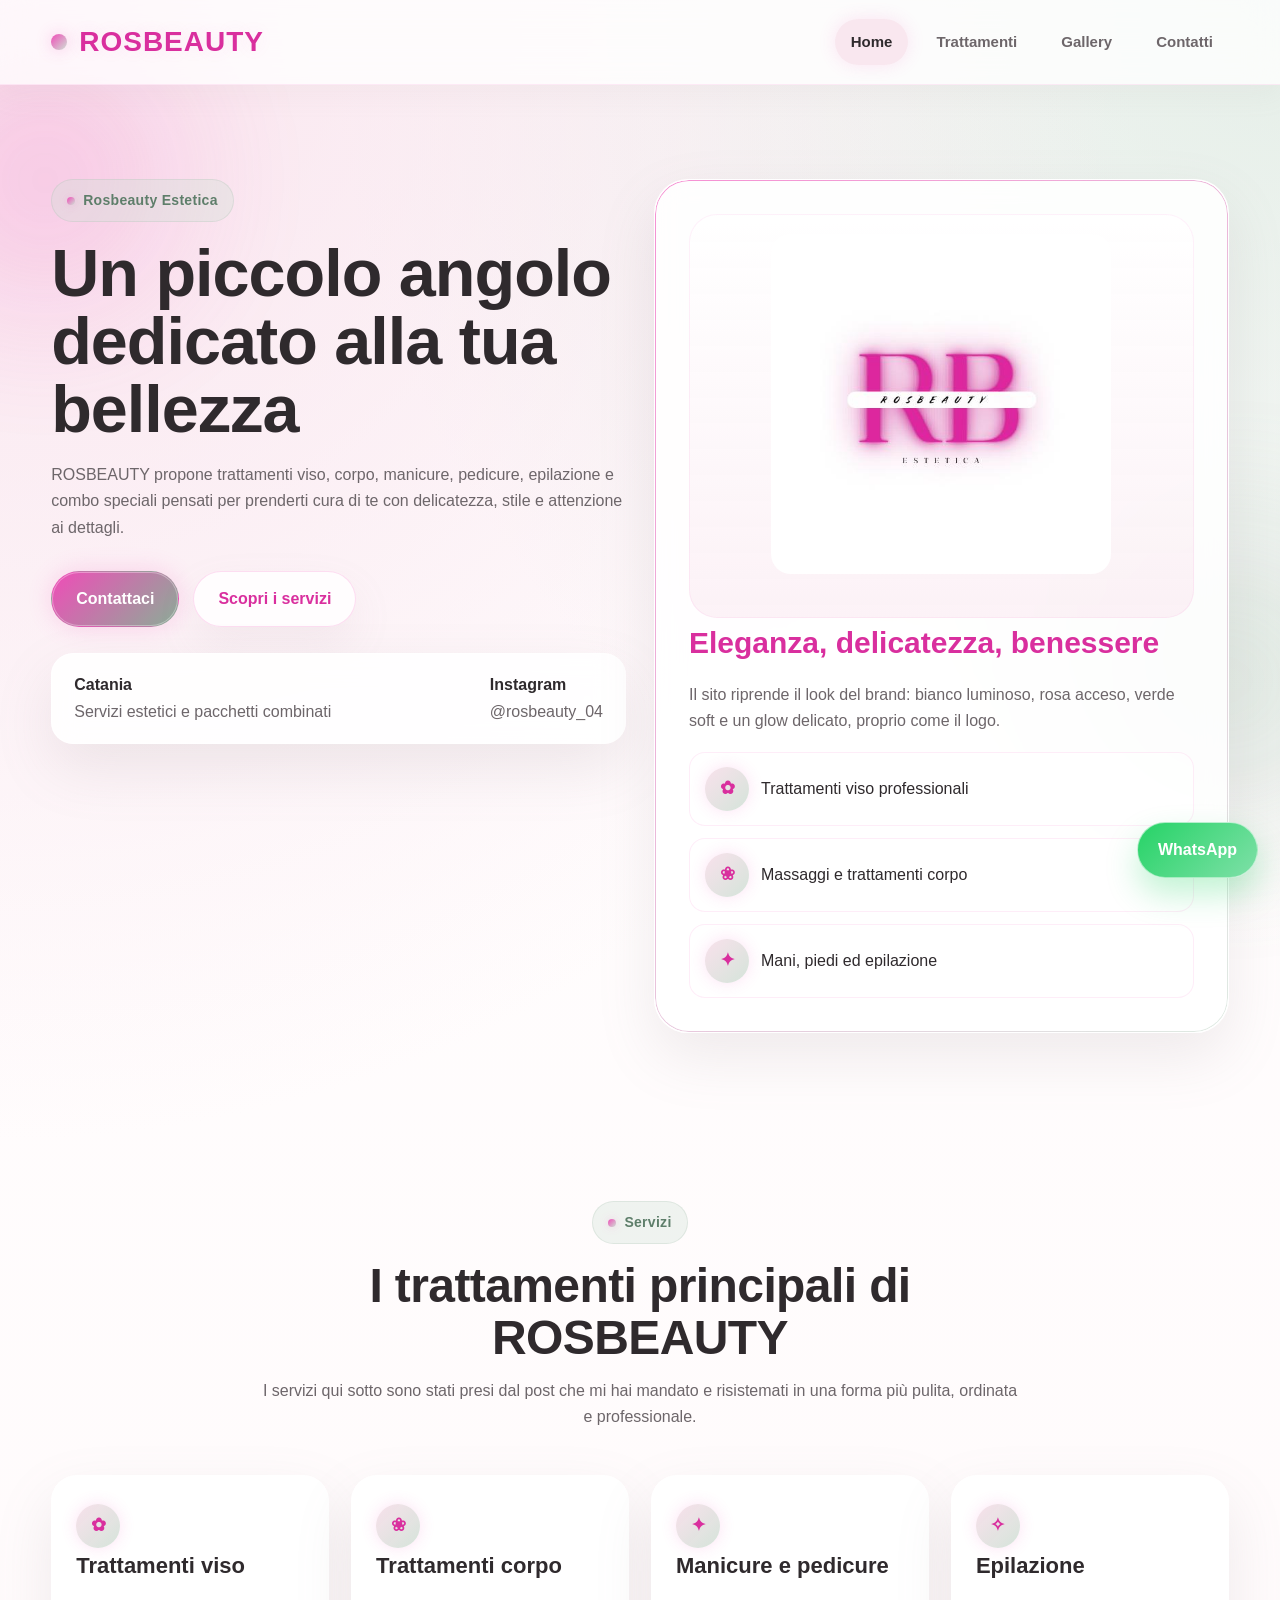
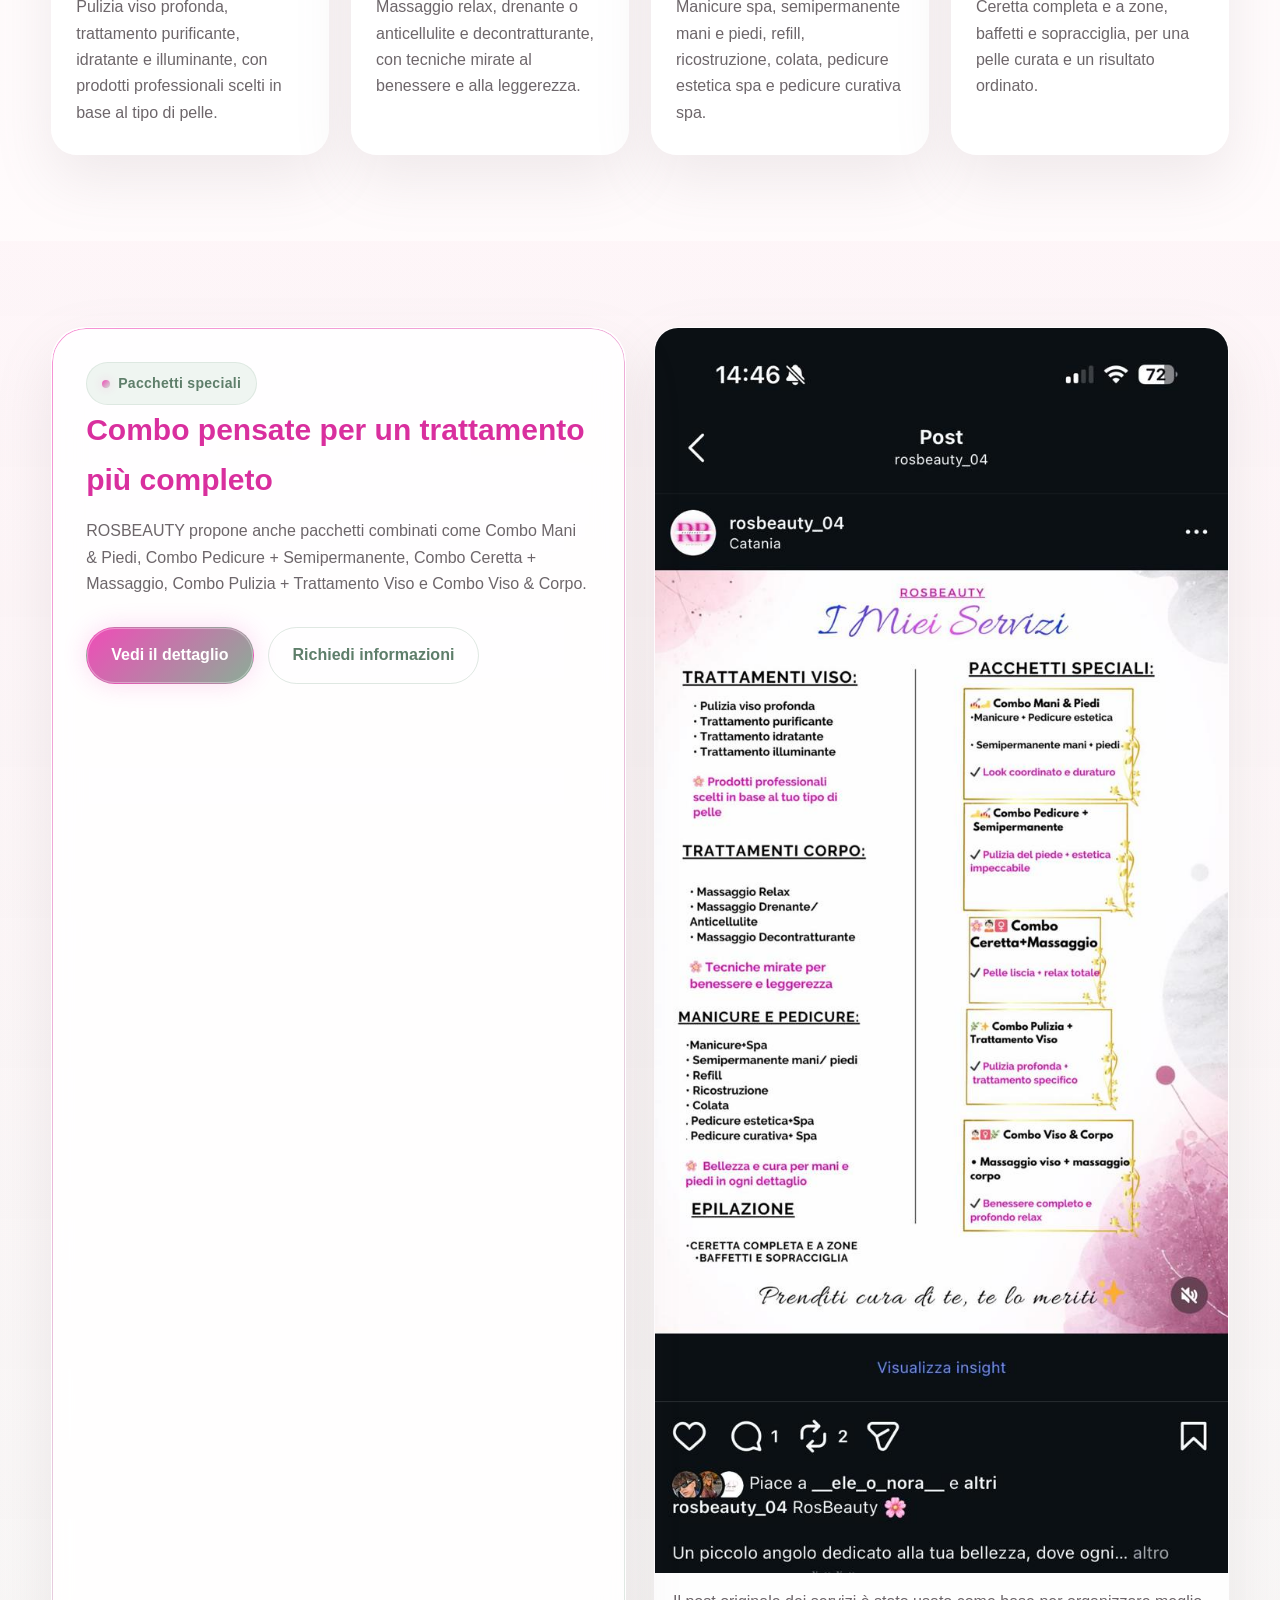
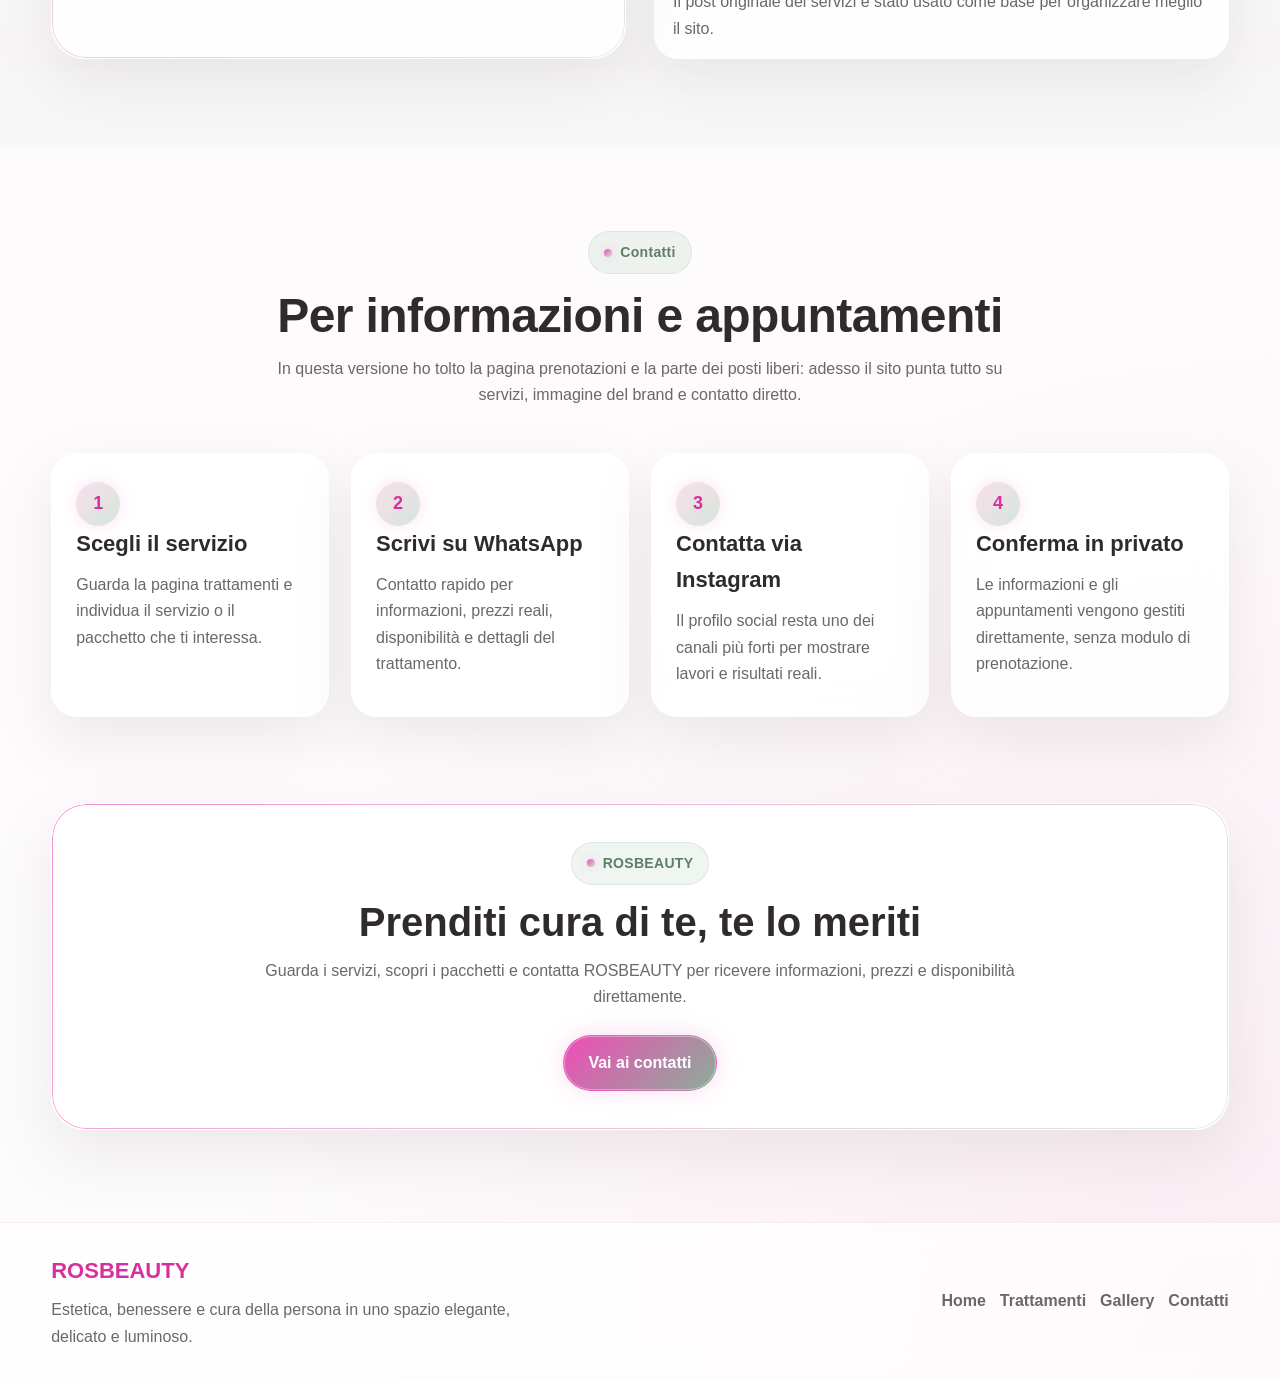
==== commit ff8340ff: "Secondo caricamento sito ROSBEAUTY" ====
--- a/index.html
+++ b/index.html
@@ -4,7 +4,7 @@
     <meta charset="UTF-8">
     <meta name="viewport" content="width=device-width, initial-scale=1.0">
     <title>ROSBEAUTY - Estetica</title>
-    <meta name="description" content="ROSBEAUTY a Catania: trattamenti viso, corpo, manicure, pedicure ed epilazione in un ambiente elegante e accogliente.">
+    <meta name="description" content="ROSBEAUTY a Catania: trattamenti viso, corpo, manicure, pedicure, epilazione e pacchetti speciali in uno stile elegante e delicato.">
     <link rel="stylesheet" href="style.css">
 </head>
 <body>
@@ -23,7 +23,6 @@
                     <div class="nav-links">
                         <a href="index.html" class="active">Home</a>
                         <a href="trattamenti.html">Trattamenti</a>
-                        <a href="prenota.html">Prenota</a>
                         <a href="gallery.html">Gallery</a>
                         <a href="contatti.html">Contatti</a>
                     </div>
@@ -38,12 +37,13 @@
                         <span class="hero-badge">Rosbeauty Estetica</span>
                         <h1>Un piccolo angolo dedicato alla tua bellezza</h1>
                         <p>
-                            ROSBEAUTY è uno spazio dedicato alla cura della persona, con trattamenti viso,
-                            corpo, manicure, pedicure ed epilazione pensati per farti sentire bene e valorizzata.
+                            ROSBEAUTY propone trattamenti viso, corpo, manicure, pedicure,
+                            epilazione e combo speciali pensati per prenderti cura di te con
+                            delicatezza, stile e attenzione ai dettagli.
                         </p>
 
                         <div class="hero-buttons">
-                            <a href="prenota.html" class="btn btn-primary">Prenota ora</a>
+                            <a href="contatti.html" class="btn btn-primary">Contattaci</a>
                             <a href="trattamenti.html" class="btn btn-secondary">Scopri i servizi</a>
                         </div>
 
@@ -65,7 +65,8 @@
                         </div>
                         <h2>Eleganza, delicatezza, benessere</h2>
                         <p>
-                            Il sito riprende il look del brand: bianco luminoso, rosa acceso, verde soft e un glow delicato.
+                            Il sito riprende il look del brand: bianco luminoso, rosa acceso,
+                            verde soft e un glow delicato, proprio come il logo.
                         </p>
 
                         <div class="quick-points">
@@ -79,7 +80,7 @@
                             </div>
                             <div class="quick-point">
                                 <div class="quick-icon">✦</div>
-                                <div>Manicure, pedicure, refill e ricostruzione</div>
+                                <div>Mani, piedi ed epilazione</div>
                             </div>
                         </div>
                     </div>
@@ -92,7 +93,8 @@
                         <span class="section-tag">Servizi</span>
                         <h2>I trattamenti principali di ROSBEAUTY</h2>
                         <p>
-                            Ho preso i servizi dal post che mi hai mandato e li ho già trasformati in una struttura più pulita e premium.
+                            I servizi qui sotto sono stati presi dal post che mi hai mandato e risistemati
+                            in una forma più pulita, ordinata e professionale.
                         </p>
                     </div>
 
@@ -102,7 +104,7 @@
                             <h3>Trattamenti viso</h3>
                             <p>
                                 Pulizia viso profonda, trattamento purificante, idratante e illuminante,
-                                con prodotti scelti in base al tipo di pelle.
+                                con prodotti professionali scelti in base al tipo di pelle.
                             </p>
                         </article>
 
@@ -110,7 +112,7 @@
                             <div class="icon-circle">❀</div>
                             <h3>Trattamenti corpo</h3>
                             <p>
-                                Massaggio relax, drenante/anticellulite e decontratturante,
+                                Massaggio relax, drenante o anticellulite e decontratturante,
                                 con tecniche mirate al benessere e alla leggerezza.
                             </p>
                         </article>
@@ -120,7 +122,7 @@
                             <h3>Manicure e pedicure</h3>
                             <p>
                                 Manicure spa, semipermanente mani e piedi, refill, ricostruzione,
-                                colata e pedicure estetica o curativa con spa.
+                                colata, pedicure estetica spa e pedicure curativa spa.
                             </p>
                         </article>
 
@@ -128,7 +130,7 @@
                             <div class="icon-circle">✧</div>
                             <h3>Epilazione</h3>
                             <p>
-                                Ceretta completa o a zone, baffetti e sopracciglia,
+                                Ceretta completa e a zone, baffetti e sopracciglia,
                                 per una pelle curata e un risultato ordinato.
                             </p>
                         </article>
@@ -140,15 +142,16 @@
                 <div class="container content-split">
                     <div class="page-card neon-card">
                         <span class="section-tag">Pacchetti speciali</span>
-                        <h2>Combo pensate per farti risparmiare tempo e avere un look completo</h2>
-                        <p>
-                            Il post include anche diversi pacchetti: combo mani e piedi, pedicure + semipermanente,
-                            ceretta + massaggio, pulizia viso + trattamento viso e combo viso & corpo.
+                        <h2>Combo pensate per un trattamento più completo</h2>
+                        <p>
+                            ROSBEAUTY propone anche pacchetti combinati come Combo Mani &amp; Piedi,
+                            Combo Pedicure + Semipermanente, Combo Ceretta + Massaggio,
+                            Combo Pulizia + Trattamento Viso e Combo Viso &amp; Corpo.
                         </p>
 
                         <div class="inline-actions">
                             <a href="trattamenti.html" class="btn btn-primary">Vedi il dettaglio</a>
-                            <a href="prenota.html" class="btn btn-outline">Richiedi un posto</a>
+                            <a href="contatti.html" class="btn btn-outline">Richiedi informazioni</a>
                         </div>
                     </div>
 
@@ -164,11 +167,11 @@
             <section class="section">
                 <div class="container">
                     <div class="section-heading">
-                        <span class="section-tag">Prenotazioni</span>
-                        <h2>Controlla i posti liberi e richiedi il tuo orario</h2>
-                        <p>
-                            Invece della pagina “Chi siamo”, qui ha molto più senso una sezione utile:
-                            disponibilità, richiesta prenotazione e contatto rapido.
+                        <span class="section-tag">Contatti</span>
+                        <h2>Per informazioni e appuntamenti</h2>
+                        <p>
+                            In questa versione ho tolto la pagina prenotazioni e la parte dei posti liberi:
+                            adesso il sito punta tutto su servizi, immagine del brand e contatto diretto.
                         </p>
                     </div>
 
@@ -176,22 +179,22 @@
                         <article class="card">
                             <div class="icon-circle">1</div>
                             <h3>Scegli il servizio</h3>
-                            <p>Viso, corpo, manicure, pedicure, refill, ceretta o uno dei pacchetti combinati.</p>
+                            <p>Guarda la pagina trattamenti e individua il servizio o il pacchetto che ti interessa.</p>
                         </article>
                         <article class="card">
                             <div class="icon-circle">2</div>
-                            <h3>Guarda i posti liberi</h3>
-                            <p>Controlla giorni e orari disponibili nella pagina dedicata alle prenotazioni.</p>
+                            <h3>Scrivi su WhatsApp</h3>
+                            <p>Contatto rapido per informazioni, prezzi reali, disponibilità e dettagli del trattamento.</p>
                         </article>
                         <article class="card">
                             <div class="icon-circle">3</div>
-                            <h3>Invia la richiesta</h3>
-                            <p>Compila il form oppure passa direttamente da WhatsApp per una conferma più veloce.</p>
+                            <h3>Contatta via Instagram</h3>
+                            <p>Il profilo social resta uno dei canali più forti per mostrare lavori e risultati reali.</p>
                         </article>
                         <article class="card">
                             <div class="icon-circle">4</div>
-                            <h3>Attendi conferma</h3>
-                            <p>La prenotazione viene confermata dopo verifica della disponibilità effettiva.</p>
+                            <h3>Conferma in privato</h3>
+                            <p>Le informazioni e gli appuntamenti vengono gestiti direttamente, senza modulo di prenotazione.</p>
                         </article>
                     </div>
                 </div>
@@ -203,9 +206,10 @@
                         <span class="section-tag">ROSBEAUTY</span>
                         <h2>Prenditi cura di te, te lo meriti</h2>
                         <p>
-                            Guarda i servizi, controlla i posti disponibili e prenota il tuo momento di benessere.
-                        </p>
-                        <a href="prenota.html" class="btn btn-primary">Vai alla prenotazione</a>
+                            Guarda i servizi, scopri i pacchetti e contatta ROSBEAUTY per ricevere informazioni,
+                            prezzi e disponibilità direttamente.
+                        </p>
+                        <a href="contatti.html" class="btn btn-primary">Vai ai contatti</a>
                     </div>
                 </div>
             </section>
@@ -215,13 +219,12 @@
             <div class="container footer-inner">
                 <div>
                     <h3>ROSBEAUTY</h3>
-                    <p>Estetica a Catania con trattamenti viso, corpo, manicure, pedicure ed epilazione.</p>
+                    <p>Estetica, benessere e cura della persona in uno spazio elegante, delicato e luminoso.</p>
                 </div>
 
                 <div class="footer-links">
                     <a href="index.html">Home</a>
                     <a href="trattamenti.html">Trattamenti</a>
-                    <a href="prenota.html">Prenota</a>
                     <a href="gallery.html">Gallery</a>
                     <a href="contatti.html">Contatti</a>
                 </div>
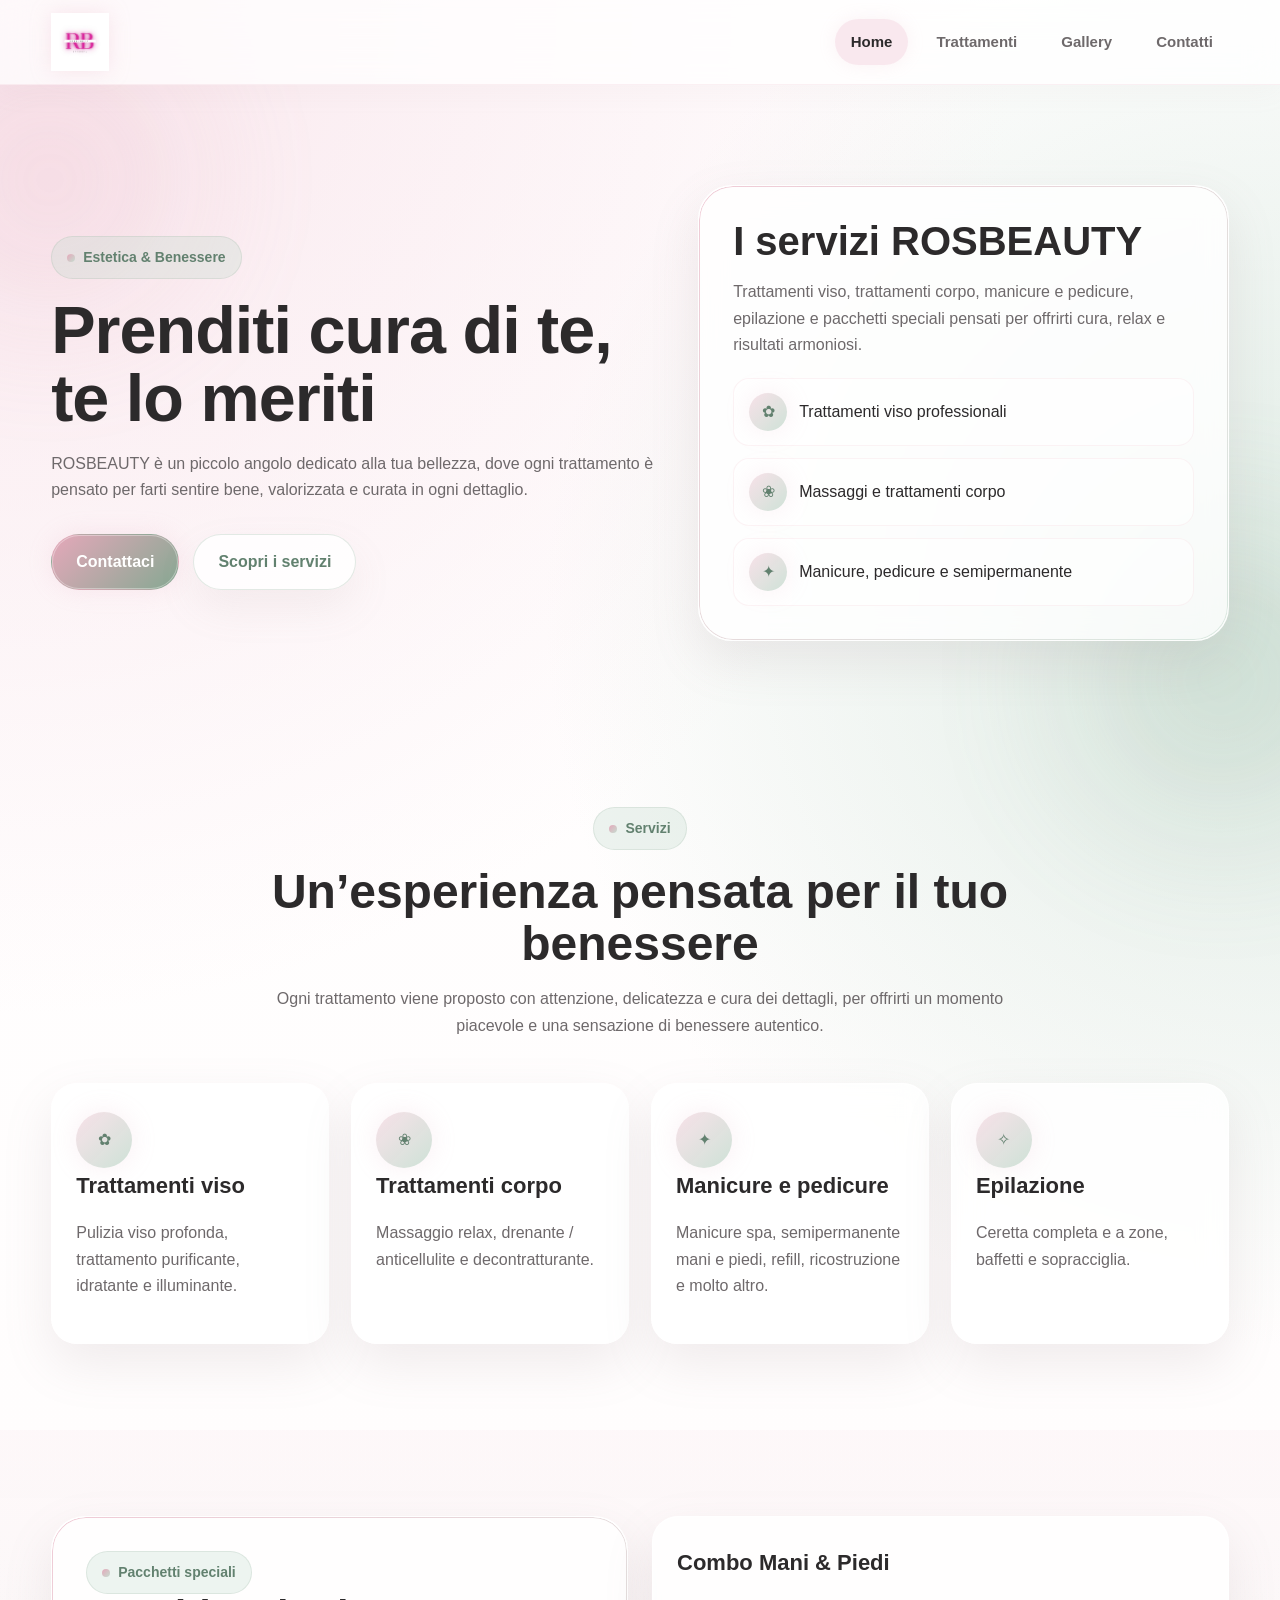
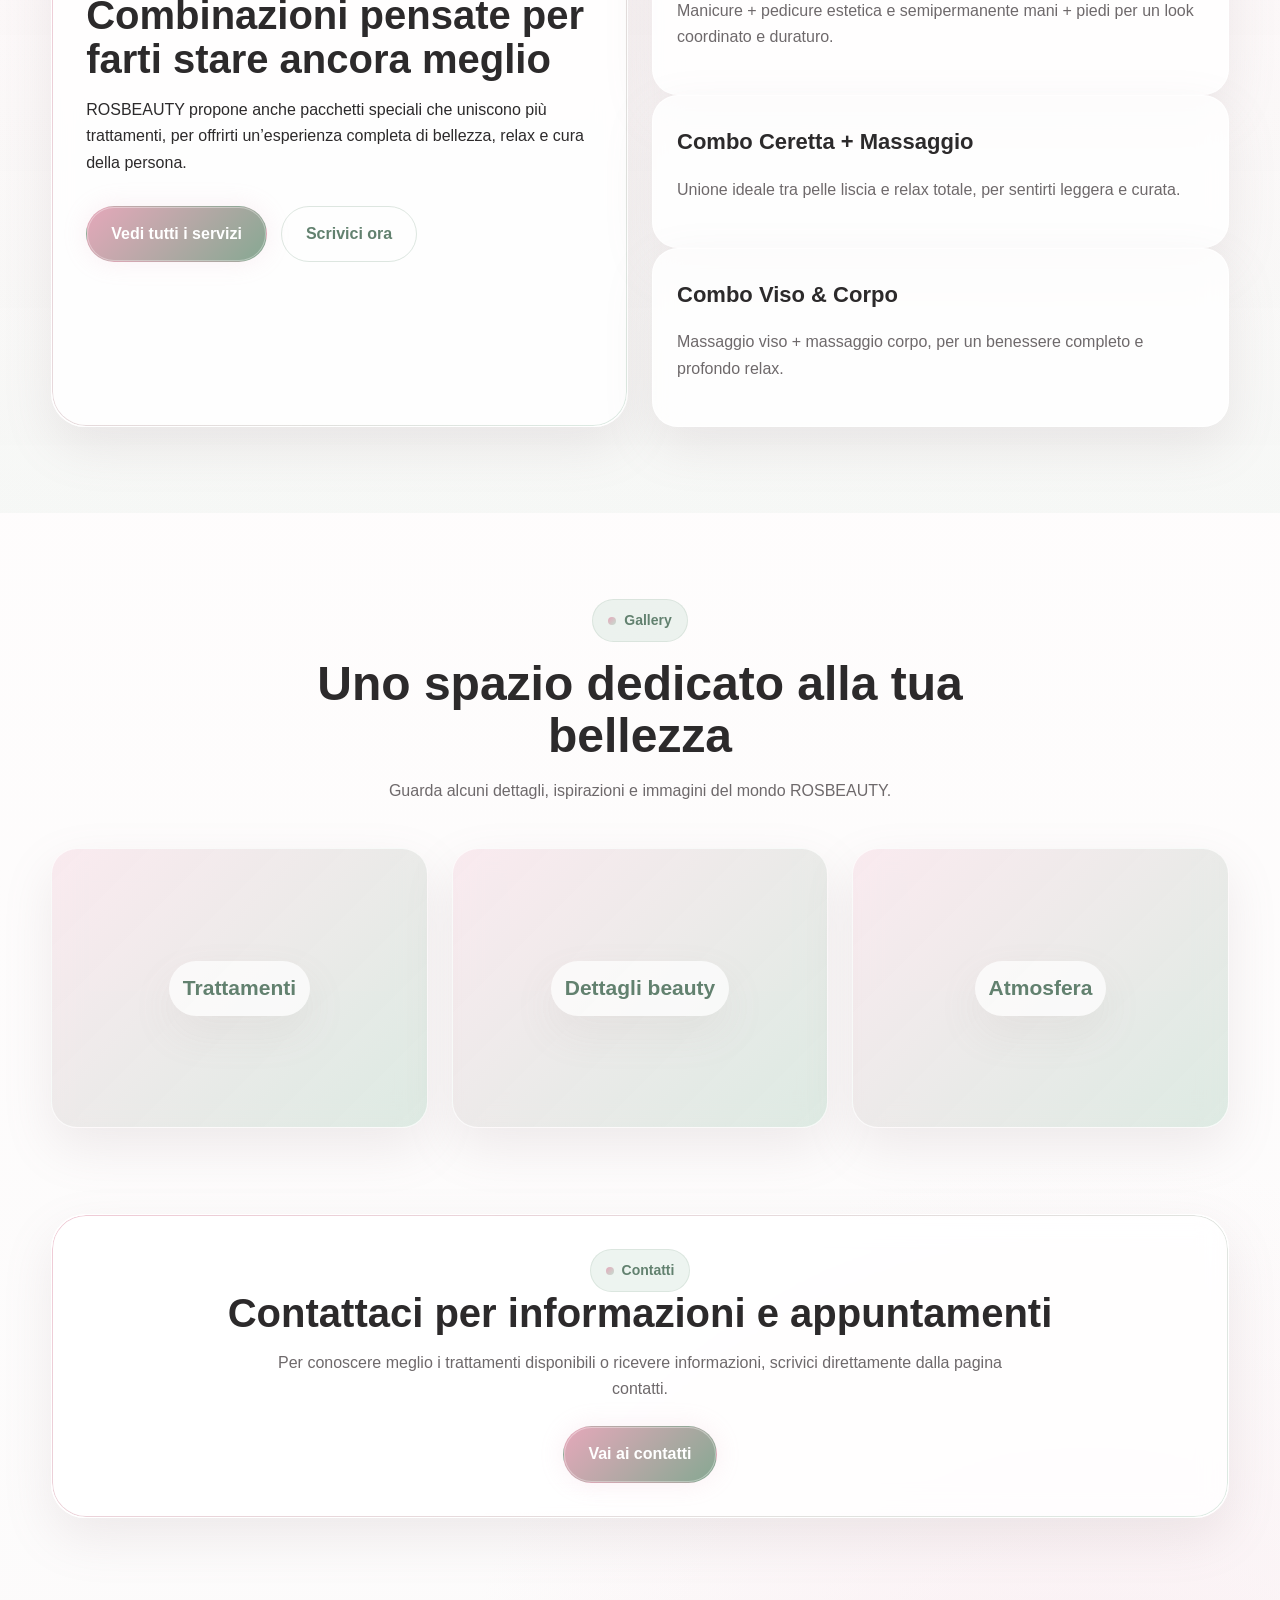
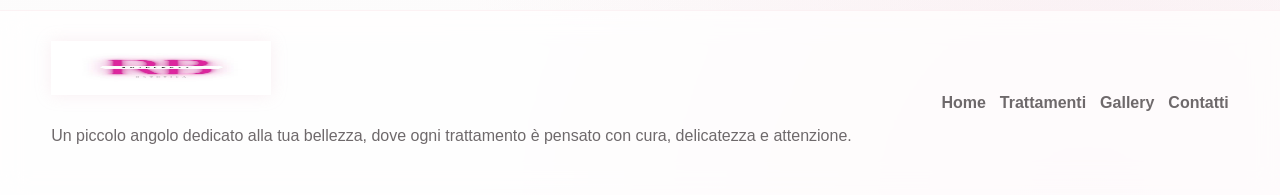
==== commit 6a4ea819: "Secondo caricamento sito ROSBEAUTY" ====
--- a/index.html
+++ b/index.html
@@ -4,7 +4,7 @@
     <meta charset="UTF-8">
     <meta name="viewport" content="width=device-width, initial-scale=1.0">
     <title>ROSBEAUTY - Estetica</title>
-    <meta name="description" content="ROSBEAUTY a Catania: trattamenti viso, corpo, manicure, pedicure, epilazione e pacchetti speciali in uno stile elegante e delicato.">
+    <meta name="description" content="ROSBEAUTY è uno spazio dedicato alla bellezza, alla cura della persona e ai trattamenti estetici professionali.">
     <link rel="stylesheet" href="style.css">
 </head>
 <body>
@@ -15,9 +15,8 @@
         <header>
             <nav class="navbar">
                 <div class="container nav-inner">
-                    <a href="index.html" class="brand">
-                        <span class="brand-mark"></span>
-                        ROSBEAUTY
+                    <a href="index.html" class="brand" aria-label="Vai alla home di ROSBEAUTY">
+                        <img src="images/logo.jpeg" alt="Logo ROSBEAUTY" class="logo-img">
                     </a>
 
                     <div class="nav-links">
@@ -33,54 +32,42 @@
         <main>
             <section class="hero">
                 <div class="container hero-grid">
-                    <div>
-                        <span class="hero-badge">Rosbeauty Estetica</span>
-                        <h1>Un piccolo angolo dedicato alla tua bellezza</h1>
-                        <p>
-                            ROSBEAUTY propone trattamenti viso, corpo, manicure, pedicure,
-                            epilazione e combo speciali pensati per prenderti cura di te con
-                            delicatezza, stile e attenzione ai dettagli.
+                    <div class="hero-copy">
+                        <span class="hero-badge">Estetica &amp; Benessere</span>
+                        <h1>Prenditi cura di te, te lo meriti</h1>
+                        <p>
+                            ROSBEAUTY è un piccolo angolo dedicato alla tua bellezza, dove ogni trattamento
+                            è pensato per farti sentire bene, valorizzata e curata in ogni dettaglio.
                         </p>
 
                         <div class="hero-buttons">
                             <a href="contatti.html" class="btn btn-primary">Contattaci</a>
                             <a href="trattamenti.html" class="btn btn-secondary">Scopri i servizi</a>
                         </div>
-
-                        <div class="info-strip">
-                            <div>
-                                <strong>Catania</strong>
-                                <div class="info-line">Servizi estetici e pacchetti combinati</div>
-                            </div>
-                            <div>
-                                <strong>Instagram</strong>
-                                <div class="info-line">@rosbeauty_04</div>
-                            </div>
-                        </div>
-                    </div>
-
-                    <div class="logo-card neon-card">
-                        <div class="logo-frame">
-                            <img src="images/logo.jpeg" alt="Logo ROSBEAUTY" class="hero-logo">
-                        </div>
-                        <h2>Eleganza, delicatezza, benessere</h2>
-                        <p>
-                            Il sito riprende il look del brand: bianco luminoso, rosa acceso,
-                            verde soft e un glow delicato, proprio come il logo.
-                        </p>
-
-                        <div class="quick-points">
-                            <div class="quick-point">
-                                <div class="quick-icon">✿</div>
+                    </div>
+
+                    <div class="hero-panel glass-card neon-card">
+                        <h2>I servizi ROSBEAUTY</h2>
+                        <p>
+                            Trattamenti viso, trattamenti corpo, manicure e pedicure,
+                            epilazione e pacchetti speciali pensati per offrirti cura,
+                            relax e risultati armoniosi.
+                        </p>
+
+                        <div class="hero-points">
+                            <div class="hero-point">
+                                <div class="hero-point-icon">✿</div>
                                 <div>Trattamenti viso professionali</div>
                             </div>
-                            <div class="quick-point">
-                                <div class="quick-icon">❀</div>
+
+                            <div class="hero-point">
+                                <div class="hero-point-icon">❀</div>
                                 <div>Massaggi e trattamenti corpo</div>
                             </div>
-                            <div class="quick-point">
-                                <div class="quick-icon">✦</div>
-                                <div>Mani, piedi ed epilazione</div>
+
+                            <div class="hero-point">
+                                <div class="hero-point-icon">✦</div>
+                                <div>Manicure, pedicure e semipermanente</div>
                             </div>
                         </div>
                     </div>
@@ -91,47 +78,47 @@
                 <div class="container">
                     <div class="section-heading">
                         <span class="section-tag">Servizi</span>
-                        <h2>I trattamenti principali di ROSBEAUTY</h2>
-                        <p>
-                            I servizi qui sotto sono stati presi dal post che mi hai mandato e risistemati
-                            in una forma più pulita, ordinata e professionale.
+                        <h2>Un’esperienza pensata per il tuo benessere</h2>
+                        <p>
+                            Ogni trattamento viene proposto con attenzione, delicatezza e cura dei dettagli,
+                            per offrirti un momento piacevole e una sensazione di benessere autentico.
                         </p>
                     </div>
 
                     <div class="cards-grid">
-                        <article class="card">
+                        <article class="service-card">
                             <div class="icon-circle">✿</div>
                             <h3>Trattamenti viso</h3>
                             <p>
-                                Pulizia viso profonda, trattamento purificante, idratante e illuminante,
-                                con prodotti professionali scelti in base al tipo di pelle.
-                            </p>
-                        </article>
-
-                        <article class="card">
+                                Pulizia viso profonda, trattamento purificante,
+                                idratante e illuminante.
+                            </p>
+                        </article>
+
+                        <article class="service-card">
                             <div class="icon-circle">❀</div>
                             <h3>Trattamenti corpo</h3>
                             <p>
-                                Massaggio relax, drenante o anticellulite e decontratturante,
-                                con tecniche mirate al benessere e alla leggerezza.
-                            </p>
-                        </article>
-
-                        <article class="card">
+                                Massaggio relax, drenante / anticellulite
+                                e decontratturante.
+                            </p>
+                        </article>
+
+                        <article class="service-card">
                             <div class="icon-circle">✦</div>
                             <h3>Manicure e pedicure</h3>
                             <p>
-                                Manicure spa, semipermanente mani e piedi, refill, ricostruzione,
-                                colata, pedicure estetica spa e pedicure curativa spa.
-                            </p>
-                        </article>
-
-                        <article class="card">
+                                Manicure spa, semipermanente mani e piedi,
+                                refill, ricostruzione e molto altro.
+                            </p>
+                        </article>
+
+                        <article class="service-card">
                             <div class="icon-circle">✧</div>
                             <h3>Epilazione</h3>
                             <p>
-                                Ceretta completa e a zone, baffetti e sopracciglia,
-                                per una pelle curata e un risultato ordinato.
+                                Ceretta completa e a zone,
+                                baffetti e sopracciglia.
                             </p>
                         </article>
                     </div>
@@ -139,26 +126,44 @@
             </section>
 
             <section class="section section-soft">
-                <div class="container content-split">
-                    <div class="page-card neon-card">
+                <div class="container about-split">
+                    <div class="about-box neon-card">
                         <span class="section-tag">Pacchetti speciali</span>
-                        <h2>Combo pensate per un trattamento più completo</h2>
-                        <p>
-                            ROSBEAUTY propone anche pacchetti combinati come Combo Mani &amp; Piedi,
-                            Combo Pedicure + Semipermanente, Combo Ceretta + Massaggio,
-                            Combo Pulizia + Trattamento Viso e Combo Viso &amp; Corpo.
+                        <h2>Combinazioni pensate per farti stare ancora meglio</h2>
+                        <p>
+                            ROSBEAUTY propone anche pacchetti speciali che uniscono più trattamenti,
+                            per offrirti un’esperienza completa di bellezza, relax e cura della persona.
                         </p>
 
                         <div class="inline-actions">
-                            <a href="trattamenti.html" class="btn btn-primary">Vedi il dettaglio</a>
-                            <a href="contatti.html" class="btn btn-outline">Richiedi informazioni</a>
-                        </div>
-                    </div>
-
-                    <div class="service-poster">
-                        <img src="images/servizi.jpeg" alt="Servizi ROSBEAUTY" class="poster-image">
-                        <div class="poster-caption">
-                            Il post originale dei servizi è stato usato come base per organizzare meglio il sito.
+                            <a href="trattamenti.html" class="btn btn-primary">Vedi tutti i servizi</a>
+                            <a href="contatti.html" class="btn btn-outline">Scrivici ora</a>
+                        </div>
+                    </div>
+
+                    <div>
+                        <div class="feature-box glass-card">
+                            <h3>Combo Mani &amp; Piedi</h3>
+                            <p>
+                                Manicure + pedicure estetica e semipermanente mani + piedi
+                                per un look coordinato e duraturo.
+                            </p>
+                        </div>
+
+                        <div class="feature-box glass-card">
+                            <h3>Combo Ceretta + Massaggio</h3>
+                            <p>
+                                Unione ideale tra pelle liscia e relax totale,
+                                per sentirti leggera e curata.
+                            </p>
+                        </div>
+
+                        <div class="feature-box glass-card">
+                            <h3>Combo Viso &amp; Corpo</h3>
+                            <p>
+                                Massaggio viso + massaggio corpo,
+                                per un benessere completo e profondo relax.
+                            </p>
                         </div>
                     </div>
                 </div>
@@ -167,35 +172,17 @@
             <section class="section">
                 <div class="container">
                     <div class="section-heading">
-                        <span class="section-tag">Contatti</span>
-                        <h2>Per informazioni e appuntamenti</h2>
-                        <p>
-                            In questa versione ho tolto la pagina prenotazioni e la parte dei posti liberi:
-                            adesso il sito punta tutto su servizi, immagine del brand e contatto diretto.
-                        </p>
-                    </div>
-
-                    <div class="cards-grid">
-                        <article class="card">
-                            <div class="icon-circle">1</div>
-                            <h3>Scegli il servizio</h3>
-                            <p>Guarda la pagina trattamenti e individua il servizio o il pacchetto che ti interessa.</p>
-                        </article>
-                        <article class="card">
-                            <div class="icon-circle">2</div>
-                            <h3>Scrivi su WhatsApp</h3>
-                            <p>Contatto rapido per informazioni, prezzi reali, disponibilità e dettagli del trattamento.</p>
-                        </article>
-                        <article class="card">
-                            <div class="icon-circle">3</div>
-                            <h3>Contatta via Instagram</h3>
-                            <p>Il profilo social resta uno dei canali più forti per mostrare lavori e risultati reali.</p>
-                        </article>
-                        <article class="card">
-                            <div class="icon-circle">4</div>
-                            <h3>Conferma in privato</h3>
-                            <p>Le informazioni e gli appuntamenti vengono gestiti direttamente, senza modulo di prenotazione.</p>
-                        </article>
+                        <span class="section-tag">Gallery</span>
+                        <h2>Uno spazio dedicato alla tua bellezza</h2>
+                        <p>
+                            Guarda alcuni dettagli, ispirazioni e immagini del mondo ROSBEAUTY.
+                        </p>
+                    </div>
+
+                    <div class="gallery-preview">
+                        <div class="gallery-box"><div class="gallery-label">Trattamenti</div></div>
+                        <div class="gallery-box"><div class="gallery-label">Dettagli beauty</div></div>
+                        <div class="gallery-box"><div class="gallery-label">Atmosfera</div></div>
                     </div>
                 </div>
             </section>
@@ -203,11 +190,11 @@
             <section class="cta-section">
                 <div class="container">
                     <div class="cta-box neon-card">
-                        <span class="section-tag">ROSBEAUTY</span>
-                        <h2>Prenditi cura di te, te lo meriti</h2>
-                        <p>
-                            Guarda i servizi, scopri i pacchetti e contatta ROSBEAUTY per ricevere informazioni,
-                            prezzi e disponibilità direttamente.
+                        <span class="section-tag">Contatti</span>
+                        <h2>Contattaci per informazioni e appuntamenti</h2>
+                        <p>
+                            Per conoscere meglio i trattamenti disponibili o ricevere informazioni,
+                            scrivici direttamente dalla pagina contatti.
                         </p>
                         <a href="contatti.html" class="btn btn-primary">Vai ai contatti</a>
                     </div>
@@ -217,9 +204,12 @@
 
         <footer>
             <div class="container footer-inner">
-                <div>
-                    <h3>ROSBEAUTY</h3>
-                    <p>Estetica, benessere e cura della persona in uno spazio elegante, delicato e luminoso.</p>
+                <div class="footer-brand">
+                    <img src="images/logo.jpeg" alt="Logo ROSBEAUTY" class="footer-logo">
+                    <p>
+                        Un piccolo angolo dedicato alla tua bellezza, dove ogni trattamento
+                        è pensato con cura, delicatezza e attenzione.
+                    </p>
                 </div>
 
                 <div class="footer-links">
@@ -231,6 +221,5 @@
             </div>
         </footer>
     </div>
-    <script src="site.js"></script>
 </body>
 </html>
--- a/style.css
+++ b/style.css
@@ -9,37 +9,23 @@
 :root {
     --bg: #fffefe;
     --bg-soft: #fcf7f8;
-    --bg-soft-2: #f7fbf8;
-    --card: rgba(255, 255, 255, 0.88);
-    --card-strong: rgba(255, 255, 255, 0.94);
-
-    --text: #2f2a2d;
-    --text-soft: #6d666a;
-    --muted: #948b90;
-
-    --pink-light: #f8e0eb;
-    --pink: #f04cb8;
-    --pink-soft: #e7a7c9;
-    --pink-strong: #d92f9e;
-
-    --green-light: #cfe1d5;
-    --green: #8bad97;
-    --green-strong: #5e7e6a;
-
-    --border: rgba(173, 206, 187, 0.32);
-    --border-soft: rgba(240, 76, 184, 0.16);
-
-    --glow-pink: rgba(240, 76, 184, 0.24);
-    --glow-green: rgba(139, 173, 151, 0.22);
-
-    --shadow-soft: 0 18px 42px rgba(165, 146, 154, 0.10);
-    --shadow-card: 0 24px 58px rgba(145, 124, 133, 0.14);
-
+    --card: rgba(255, 255, 255, 0.82);
+    --card-strong: rgba(255, 255, 255, 0.92);
+    --text: #2c2a2b;
+    --text-soft: #6e696b;
+    --muted: #938d90;
+    --pink: #e5a8ba;
+    --green: #86a892;
+    --green-strong: #62816f;
+    --green-light: #c6ddd0;
+    --glow-pink: rgba(229, 168, 186, 0.25);
+    --glow-green: rgba(134, 168, 146, 0.22);
+    --shadow-soft: 0 18px 40px rgba(163, 145, 151, 0.10);
+    --shadow-card: 0 20px 50px rgba(147, 130, 137, 0.14);
+    --shadow-neon: 0 0 26px rgba(229, 168, 186, 0.18);
     --radius-xl: 34px;
     --radius-lg: 26px;
     --radius-md: 20px;
-    --radius-sm: 14px;
-
     --max-width: 1180px;
 }
 
@@ -48,10 +34,10 @@
     font-family: Arial, sans-serif;
     color: var(--text);
     background:
-        radial-gradient(circle at top left, rgba(248, 224, 235, 0.90), transparent 24%),
-        radial-gradient(circle at top right, rgba(207, 225, 213, 0.55), transparent 20%),
-        radial-gradient(circle at bottom right, rgba(248, 224, 235, 0.54), transparent 22%),
-        linear-gradient(180deg, #fffefe 0%, #fffafb 48%, #fcfbfb 100%);
+        radial-gradient(circle at 0% 0%, rgba(247, 223, 231, 0.75), transparent 28%),
+        radial-gradient(circle at 100% 18%, rgba(198, 221, 208, 0.55), transparent 24%),
+        radial-gradient(circle at 85% 100%, rgba(247, 223, 231, 0.45), transparent 18%),
+        linear-gradient(180deg, #fffefe 0%, #fffdfd 45%, #fcfbfb 100%);
     line-height: 1.65;
     overflow-x: hidden;
     position: relative;
@@ -70,10 +56,6 @@
 .container {
     width: min(92%, var(--max-width));
     margin: 0 auto;
-}
-
-.page-shell {
-    min-height: 100vh;
 }
 
 .bg-blur {
@@ -86,15 +68,15 @@
 }
 
 .blur-pink {
-    top: 55px;
+    top: 50px;
     left: -80px;
-    width: 250px;
-    height: 250px;
+    width: 260px;
+    height: 260px;
     background: var(--glow-pink);
 }
 
 .blur-green {
-    right: -100px;
+    right: -90px;
     bottom: 70px;
     width: 300px;
     height: 300px;
@@ -105,10 +87,10 @@
     position: sticky;
     top: 0;
     z-index: 100;
-    background: rgba(255, 255, 255, 0.78);
+    background: rgba(255, 255, 255, 0.76);
     backdrop-filter: blur(16px);
-    border-bottom: 1px solid rgba(240, 76, 184, 0.10);
-    box-shadow: 0 10px 28px rgba(180, 161, 169, 0.08);
+    border-bottom: 1px solid rgba(229, 168, 186, 0.16);
+    box-shadow: 0 8px 26px rgba(180, 165, 170, 0.06);
 }
 
 .nav-inner {
@@ -122,20 +104,13 @@
 .brand {
     display: inline-flex;
     align-items: center;
-    gap: 12px;
-    font-size: 28px;
-    font-weight: 700;
-    letter-spacing: 1px;
-    color: var(--pink-strong);
-    text-shadow: 0 0 16px rgba(240, 76, 184, 0.10);
-}
-
-.brand-mark {
-    width: 16px;
-    height: 16px;
-    border-radius: 50%;
-    background: linear-gradient(135deg, var(--pink), var(--green-light));
-    box-shadow: 0 0 16px rgba(240, 76, 184, 0.28);
+}
+
+.logo-img {
+    height: 58px;
+    width: auto;
+    object-fit: contain;
+    filter: drop-shadow(0 0 10px rgba(229, 168, 186, 0.25));
 }
 
 .nav-links {
@@ -157,25 +132,46 @@
 .nav-links a:hover,
 .nav-links a.active {
     color: var(--text);
-    background: rgba(248, 224, 235, 0.78);
-    box-shadow: 0 0 18px rgba(240, 76, 184, 0.14);
+    background: rgba(247, 223, 231, 0.70);
+    box-shadow: 0 0 18px rgba(229, 168, 186, 0.14);
 }
 
 .hero {
-    padding: 94px 0 82px;
+    padding: 100px 0 80px;
 }
 
 .hero-grid,
-.page-grid,
-.content-split,
+.about-split,
 .contact-split,
-.booking-split,
-.gallery-intro,
-.footer-grid {
+.prices-grid,
+.gallery-preview,
+.gallery-layout,
+.info-grid {
     display: grid;
+    gap: 24px;
+}
+
+.hero-grid {
+    grid-template-columns: 1.08fr 0.92fr;
+    align-items: center;
+}
+
+.about-split,
+.contact-split {
     grid-template-columns: 1fr 1fr;
-    gap: 28px;
-    align-items: stretch;
+}
+
+.prices-grid {
+    grid-template-columns: 1fr 1fr;
+}
+
+.gallery-preview,
+.gallery-layout {
+    grid-template-columns: repeat(3, 1fr);
+}
+
+.info-grid {
+    grid-template-columns: repeat(3, 1fr);
 }
 
 .hero-badge,
@@ -185,12 +181,11 @@
     gap: 8px;
     padding: 9px 15px;
     border-radius: 999px;
-    background: rgba(207, 225, 213, 0.34);
-    border: 1px solid rgba(139, 173, 151, 0.18);
+    background: rgba(198, 221, 208, 0.32);
+    border: 1px solid rgba(134, 168, 146, 0.18);
     color: var(--green-strong);
     font-size: 14px;
     font-weight: 700;
-    letter-spacing: 0.3px;
 }
 
 .hero-badge::before,
@@ -200,12 +195,11 @@
     height: 8px;
     border-radius: 50%;
     background: linear-gradient(135deg, var(--pink), var(--green-light));
-    box-shadow: 0 0 10px rgba(240, 76, 184, 0.22);
 }
 
 .hero h1,
 .page-hero h1 {
-    margin: 18px 0 18px;
+    margin: 18px 0;
     font-size: clamp(40px, 5.2vw, 72px);
     line-height: 1.02;
     letter-spacing: -1px;
@@ -214,12 +208,15 @@
 .hero p,
 .page-hero p,
 .section-heading p,
-.card p,
-.page-card p,
+.service-card p,
+.feature-box p,
 .price-item p,
 .contact-list li,
-.info-line {
-    margin: 0;
+.contact-card p,
+.cta-box p,
+.footer-inner p,
+.hero-panel p,
+.content-block p {
     color: var(--text-soft);
 }
 
@@ -241,7 +238,6 @@
     font-weight: 700;
     border: 1px solid transparent;
     transition: 0.25s ease;
-    cursor: pointer;
 }
 
 .btn:hover {
@@ -252,52 +248,55 @@
     color: #ffffff;
     background: linear-gradient(135deg, var(--pink), var(--green));
     box-shadow:
-        0 0 0 1px rgba(255, 255, 255, 0.34) inset,
-        0 0 24px rgba(240, 76, 184, 0.20);
-}
-
-.btn-primary:hover {
-    box-shadow:
-        0 0 0 1px rgba(255, 255, 255, 0.34) inset,
-        0 0 32px rgba(240, 76, 184, 0.26);
+        0 0 0 1px rgba(255, 255, 255, 0.35) inset,
+        0 0 24px rgba(229, 168, 186, 0.18);
 }
 
 .btn-secondary {
-    background: rgba(255, 255, 255, 0.84);
-    color: var(--pink-strong);
-    border-color: rgba(240, 76, 184, 0.18);
+    background: rgba(255, 255, 255, 0.82);
+    color: var(--green-strong);
+    border-color: rgba(134, 168, 146, 0.24);
     box-shadow: var(--shadow-soft);
-}
-
-.btn-secondary:hover {
-    box-shadow: 0 0 22px rgba(240, 76, 184, 0.14);
 }
 
 .btn-outline {
     background: transparent;
     color: var(--green-strong);
-    border-color: rgba(139, 173, 151, 0.28);
-}
-
-.btn-outline:hover {
-    background: rgba(207, 225, 213, 0.18);
+    border-color: rgba(134, 168, 146, 0.28);
 }
 
 .glass-card,
-.card,
-.page-card,
+.service-card,
+.gallery-box,
 .price-list,
-.slot-card,
+.content-block,
+.contact-info-box,
+.about-box,
+.feature-box,
+.cta-box,
 .contact-card,
-.gallery-card,
-.logo-card,
-.info-strip,
-.book-form,
-.book-panel {
+.hero-panel {
     background: var(--card);
     backdrop-filter: blur(14px);
-    border: 1px solid rgba(255, 255, 255, 0.78);
+    border: 1px solid rgba(255, 255, 255, 0.72);
     box-shadow: var(--shadow-card);
+    border-radius: var(--radius-lg);
+}
+
+.about-box,
+.content-block,
+.contact-info-box,
+.cta-box,
+.hero-panel {
+    padding: 34px;
+    border-radius: var(--radius-xl);
+}
+
+.service-card,
+.price-list,
+.contact-card,
+.feature-box {
+    padding: 28px 24px;
 }
 
 .neon-card {
@@ -311,74 +310,53 @@
     inset: 0;
     border-radius: inherit;
     padding: 1px;
-    background: linear-gradient(135deg, rgba(240, 76, 184, 0.62), rgba(207, 225, 213, 0.68));
+    background: linear-gradient(135deg, rgba(229, 168, 186, 0.60), rgba(198, 221, 208, 0.62));
     -webkit-mask: linear-gradient(#fff 0 0) content-box, linear-gradient(#fff 0 0);
     -webkit-mask-composite: xor;
     mask-composite: exclude;
     pointer-events: none;
 }
 
-.hero-panel,
-.page-card,
-.book-form,
-.book-panel,
-.logo-card {
-    border-radius: var(--radius-xl);
-    padding: 34px;
-}
-
 .hero-panel h2,
-.page-card h2,
-.book-form h2,
-.book-panel h2,
-.logo-card h2 {
+.about-box h2,
+.content-block h2,
+.cta-box h2 {
     margin: 0 0 14px;
-    font-size: 30px;
-    color: var(--pink-strong);
-}
-
-.logo-frame {
-    border-radius: 28px;
-    padding: 20px;
-    background: linear-gradient(180deg, rgba(255, 255, 255, 0.92), rgba(248, 224, 235, 0.42));
-    box-shadow: inset 0 0 0 1px rgba(240, 76, 184, 0.08);
-}
-
-.hero-logo {
-    width: 100%;
-    max-width: 340px;
-    margin: 0 auto 24px;
-    border-radius: 20px;
-}
-
-.quick-points {
+    font-size: 40px;
+    line-height: 1.08;
+}
+
+.hero-points {
     display: grid;
     gap: 12px;
-    margin-top: 18px;
-}
-
-.quick-point {
+    margin-top: 20px;
+}
+
+.hero-point {
     display: flex;
     align-items: center;
     gap: 12px;
     padding: 14px 15px;
     border-radius: 16px;
-    background: rgba(255, 255, 255, 0.54);
-    border: 1px solid rgba(240, 76, 184, 0.10);
-}
-
-.quick-icon,
+    background: rgba(255, 255, 255, 0.52);
+    border: 1px solid rgba(229, 168, 186, 0.14);
+}
+
+.hero-point-icon,
 .icon-circle {
-    width: 44px;
-    height: 44px;
+    width: 56px;
+    height: 56px;
     border-radius: 50%;
     display: grid;
     place-items: center;
-    background: linear-gradient(135deg, rgba(248, 224, 235, 0.98), rgba(207, 225, 213, 0.88));
-    color: var(--pink-strong);
-    font-size: 18px;
-    font-weight: 700;
-    box-shadow: 0 0 16px rgba(240, 76, 184, 0.16);
+    background: linear-gradient(135deg, rgba(247, 223, 231, 0.92), rgba(198, 221, 208, 0.85));
+    color: var(--green-strong);
+    box-shadow: var(--shadow-neon);
+}
+
+.hero-point-icon {
+    width: 38px;
+    height: 38px;
     flex-shrink: 0;
 }
 
@@ -387,7 +365,7 @@
 }
 
 .section-soft {
-    background: linear-gradient(180deg, rgba(248, 224, 235, 0.16), rgba(207, 225, 213, 0.12));
+    background: linear-gradient(180deg, rgba(247, 223, 231, 0.16), rgba(198, 221, 208, 0.14));
 }
 
 .section-heading {
@@ -400,50 +378,85 @@
     margin: 16px 0 14px;
     font-size: clamp(30px, 4vw, 48px);
     line-height: 1.08;
-    letter-spacing: -0.6px;
-}
-
-.cards-grid,
-.gallery-grid,
-.info-grid,
-.slot-grid {
+}
+
+.cards-grid {
     display: grid;
+    grid-template-columns: repeat(4, 1fr);
     gap: 22px;
 }
 
-.cards-grid {
-    grid-template-columns: repeat(4, 1fr);
-}
-
-.card,
-.contact-card,
-.slot-card,
-.gallery-card {
-    border-radius: var(--radius-lg);
-    padding: 28px 24px;
+.cards-grid-bottom {
+    grid-template-columns: 1fr;
+    margin-top: 22px;
+}
+
+.service-card-wide {
+    max-width: 420px;
+}
+
+.service-card:hover,
+.gallery-box:hover,
+.price-list:hover,
+.contact-card:hover {
+    transform: translateY(-6px);
+    box-shadow: var(--shadow-card), 0 0 24px rgba(229, 168, 186, 0.12);
+}
+
+.service-card,
+.gallery-box,
+.price-list,
+.contact-card {
     transition: 0.25s ease;
 }
 
-.card:hover,
-.contact-card:hover,
-.slot-card:hover,
-.gallery-card:hover,
-.price-list:hover {
-    transform: translateY(-6px);
-    box-shadow: var(--shadow-card), 0 0 24px rgba(240, 76, 184, 0.10);
-}
-
-.card h3,
-.contact-card h3,
-.slot-card h3,
+.service-card h3,
+.feature-box h3,
 .price-list h3,
-.gallery-card h3 {
+.contact-card h3 {
     margin: 0 0 10px;
     font-size: 22px;
 }
 
+.price-list h3 {
+    color: var(--green-strong);
+    font-size: 24px;
+    margin-bottom: 20px;
+}
+
+.price-item {
+    display: flex;
+    justify-content: space-between;
+    gap: 20px;
+    align-items: flex-start;
+    padding: 14px 0;
+    border-bottom: 1px solid rgba(134, 168, 146, 0.14);
+}
+
+.price-item:last-child,
+.contact-list li:last-child {
+    border-bottom: none;
+}
+
+.price-item strong,
+.contact-list strong {
+    color: var(--text);
+    display: block;
+    margin-bottom: 5px;
+}
+
+.price-item span {
+    color: var(--green-strong);
+    font-weight: 700;
+    white-space: nowrap;
+}
+
 .page-hero {
-    padding: 88px 0 36px;
+    padding: 88px 0 40px;
+}
+
+.page-hero.compact {
+    padding-bottom: 24px;
 }
 
 .page-breadcrumb {
@@ -451,158 +464,7 @@
     margin-bottom: 16px;
     color: var(--muted);
     font-weight: 700;
-    letter-spacing: 0.3px;
     font-size: 14px;
-}
-
-.page-note {
-    margin-top: 18px;
-    max-width: 780px;
-}
-
-.info-strip {
-    border-radius: 22px;
-    padding: 18px 22px;
-    display: flex;
-    justify-content: space-between;
-    gap: 16px;
-    align-items: center;
-    margin-top: 26px;
-}
-
-.info-strip strong {
-    color: var(--text);
-}
-
-.price-columns {
-    display: grid;
-    grid-template-columns: 1fr 1fr;
-    gap: 24px;
-}
-
-.price-list {
-    border-radius: var(--radius-lg);
-    padding: 28px 24px;
-}
-
-.price-list h3 {
-    color: var(--pink-strong);
-    margin-bottom: 18px;
-}
-
-.price-item {
-    display: flex;
-    justify-content: space-between;
-    align-items: flex-start;
-    gap: 20px;
-    padding: 14px 0;
-    border-bottom: 1px solid rgba(139, 173, 151, 0.14);
-}
-
-.price-item:last-child {
-    border-bottom: none;
-    padding-bottom: 0;
-}
-
-.price-item strong {
-    display: block;
-    margin-bottom: 5px;
-    color: var(--text);
-}
-
-.price-item span {
-    color: var(--pink-strong);
-    font-weight: 700;
-    white-space: nowrap;
-}
-
-.service-poster {
-    border-radius: 24px;
-    overflow: hidden;
-    box-shadow: var(--shadow-card);
-    border: 1px solid rgba(255, 255, 255, 0.78);
-}
-
-.poster-image {
-    width: 100%;
-}
-
-.poster-caption {
-    padding: 16px 18px;
-    background: rgba(255, 255, 255, 0.92);
-    color: var(--text-soft);
-}
-
-.slot-grid {
-    grid-template-columns: repeat(3, 1fr);
-}
-
-.slot-card h3 {
-    color: var(--pink-strong);
-}
-
-.slot-list {
-    display: flex;
-    flex-wrap: wrap;
-    gap: 10px;
-    margin-top: 16px;
-}
-
-.slot-pill {
-    padding: 10px 14px;
-    border-radius: 999px;
-    background: rgba(248, 224, 235, 0.78);
-    color: var(--pink-strong);
-    font-weight: 700;
-    font-size: 14px;
-    border: 1px solid rgba(240, 76, 184, 0.12);
-}
-
-.slot-pill.full {
-    background: rgba(207, 225, 213, 0.50);
-    color: var(--green-strong);
-}
-
-.form-grid {
-    display: grid;
-    gap: 16px;
-}
-
-.form-row-2 {
-    display: grid;
-    grid-template-columns: 1fr 1fr;
-    gap: 16px;
-}
-
-input,
-textarea,
-select {
-    width: 100%;
-    border: 1px solid rgba(139, 173, 151, 0.22);
-    background: rgba(255, 255, 255, 0.88);
-    color: var(--text);
-    padding: 15px 16px;
-    border-radius: 16px;
-    font: inherit;
-    outline: none;
-    transition: 0.25s ease;
-}
-
-input:focus,
-textarea:focus,
-select:focus {
-    border-color: rgba(240, 76, 184, 0.36);
-    box-shadow: 0 0 0 4px rgba(240, 76, 184, 0.12);
-}
-
-textarea {
-    resize: vertical;
-    min-height: 150px;
-}
-
-.form-note {
-    font-size: 14px;
-    color: var(--muted);
 }
 
 .contact-list {
@@ -613,44 +475,30 @@
 
 .contact-list li {
     padding: 16px 0;
-    border-bottom: 1px solid rgba(139, 173, 151, 0.14);
-}
-
-.contact-list li:last-child {
-    border-bottom: none;
-    padding-bottom: 0;
-}
-
-.contact-list strong {
-    display: block;
-    margin-bottom: 4px;
-    color: var(--text);
-}
-
-.gallery-grid {
-    grid-template-columns: repeat(3, 1fr);
-}
-
-.gallery-card {
-    min-height: 250px;
-    display: flex;
-    flex-direction: column;
-    justify-content: flex-end;
-    background: linear-gradient(180deg, rgba(255, 255, 255, 0.56), rgba(248, 224, 235, 0.38));
-}
-
-.gallery-card.large {
-    min-height: 340px;
+    border-bottom: 1px solid rgba(134, 168, 146, 0.14);
+}
+
+.gallery-box {
+    min-height: 280px;
+    display: flex;
+    align-items: center;
+    justify-content: center;
+    padding: 18px;
+    text-align: center;
+    background: linear-gradient(135deg, rgba(247, 223, 231, 0.62), rgba(198, 221, 208, 0.58));
+    color: var(--green-strong);
+    font-size: 21px;
+    font-weight: 700;
+}
+
+.gallery-box.tall {
+    min-height: 360px;
 }
 
 .gallery-label {
-    display: inline-block;
     padding: 10px 14px;
     border-radius: 999px;
-    background: rgba(255, 255, 255, 0.82);
-    color: var(--pink-strong);
-    font-weight: 700;
-    width: fit-content;
+    background: rgba(255, 255, 255, 0.70);
     box-shadow: var(--shadow-soft);
 }
 
@@ -659,29 +507,17 @@
 }
 
 .cta-box {
-    border-radius: var(--radius-xl);
-    padding: 38px 30px;
     text-align: center;
-    background: var(--card-strong);
-    box-shadow: var(--shadow-card);
-    border: 1px solid rgba(255, 255, 255, 0.80);
-}
-
-.cta-box h2 {
-    margin: 16px 0 14px;
-    font-size: 40px;
-    line-height: 1.08;
 }
 
 .cta-box p {
     max-width: 760px;
     margin: 0 auto 24px;
-    color: var(--text-soft);
 }
 
 footer {
-    border-top: 1px solid rgba(240, 76, 184, 0.10);
-    background: rgba(255, 255, 255, 0.72);
+    border-top: 1px solid rgba(229, 168, 186, 0.14);
+    background: rgba(255, 255, 255, 0.70);
     backdrop-filter: blur(14px);
 }
 
@@ -691,18 +527,20 @@
     justify-content: space-between;
     gap: 24px;
     flex-wrap: wrap;
-}
-
-.footer-inner h3 {
-    margin: 0 0 8px;
-    color: var(--pink-strong);
-    font-size: 22px;
-}
-
-.footer-inner p {
-    margin: 0;
-    color: var(--text-soft);
-    max-width: 460px;
+    align-items: center;
+}
+
+.footer-brand {
+    display: flex;
+    flex-direction: column;
+    gap: 12px;
+}
+
+.footer-logo {
+    height: 54px;
+    width: auto;
+    max-width: 220px;
+    filter: drop-shadow(0 0 8px rgba(229, 168, 186, 0.18));
 }
 
 .footer-links {
@@ -717,34 +555,24 @@
     font-weight: 600;
 }
 
-.footer-links a:hover {
-    color: var(--pink-strong);
-}
-
 @media (max-width: 1100px) {
     .cards-grid,
-    .gallery-grid {
+    .info-grid {
         grid-template-columns: repeat(2, 1fr);
     }
 
-    .slot-grid {
-        grid-template-columns: repeat(2, 1fr);
+    .gallery-preview,
+    .gallery-layout {
+        grid-template-columns: 1fr 1fr;
     }
 }
 
 @media (max-width: 920px) {
     .hero-grid,
-    .page-grid,
-    .content-split,
+    .about-split,
     .contact-split,
-    .booking-split,
-    .gallery-intro,
-    .price-columns {
+    .prices-grid {
         grid-template-columns: 1fr;
-    }
-
-    .hero {
-        padding-top: 76px;
     }
 }
 
@@ -755,15 +583,13 @@
         padding: 14px 0;
     }
 
-    .nav-links {
+    .nav-links,
+    .cards-grid,
+    .info-grid,
+    .gallery-preview,
+    .gallery-layout {
+        grid-template-columns: 1fr;
         justify-content: center;
-    }
-
-    .cards-grid,
-    .gallery-grid,
-    .slot-grid,
-    .form-row-2 {
-        grid-template-columns: 1fr;
     }
 
     .section {
@@ -771,66 +597,34 @@
     }
 
     .hero-panel,
-    .page-card,
-    .book-form,
-    .book-panel,
-    .logo-card,
-    .card,
+    .about-box,
+    .feature-box,
+    .content-block,
+    .contact-info-box,
+    .cta-box,
+    .service-card,
     .contact-card,
-    .slot-card,
-    .gallery-card,
-    .price-list,
-    .cta-box {
+    .price-list {
         padding: 24px;
     }
 
-    .cta-box h2 {
+    .about-box h2,
+    .content-block h2,
+    .cta-box h2,
+    .hero-panel h2 {
         font-size: 31px;
     }
 
-    .info-strip {
-        flex-direction: column;
-        align-items: flex-start;
-    }
-}
-
-
-.floating-whatsapp {
-    position: fixed;
-    right: 22px;
-    bottom: 22px;
-    z-index: 150;
-    display: inline-flex;
-    align-items: center;
-    justify-content: center;
-    min-height: 56px;
-    padding: 14px 20px;
-    border-radius: 999px;
-    background: linear-gradient(135deg, #25d366, #7fe0a8);
-    color: #ffffff;
-    font-weight: 700;
-    box-shadow: 0 16px 32px rgba(37, 211, 102, 0.28);
-    border: 1px solid rgba(255,255,255,0.55);
-}
-
-.floating-whatsapp:hover {
-    transform: translateY(-2px);
-}
-
-.slot-pill {
-    cursor: pointer;
-}
-
-.slot-pill.full {
-    cursor: default;
-}
-
-@media (max-width: 700px) {
-    .floating-whatsapp {
-        right: 16px;
-        bottom: 16px;
-        min-height: 52px;
-        padding: 12px 16px;
-        font-size: 14px;
-    }
-}
+    .gallery-box,
+    .gallery-box.tall {
+        min-height: 220px;
+    }
+
+    .logo-img {
+        height: 50px;
+    }
+
+    .footer-logo {
+        height: 48px;
+    }
+}
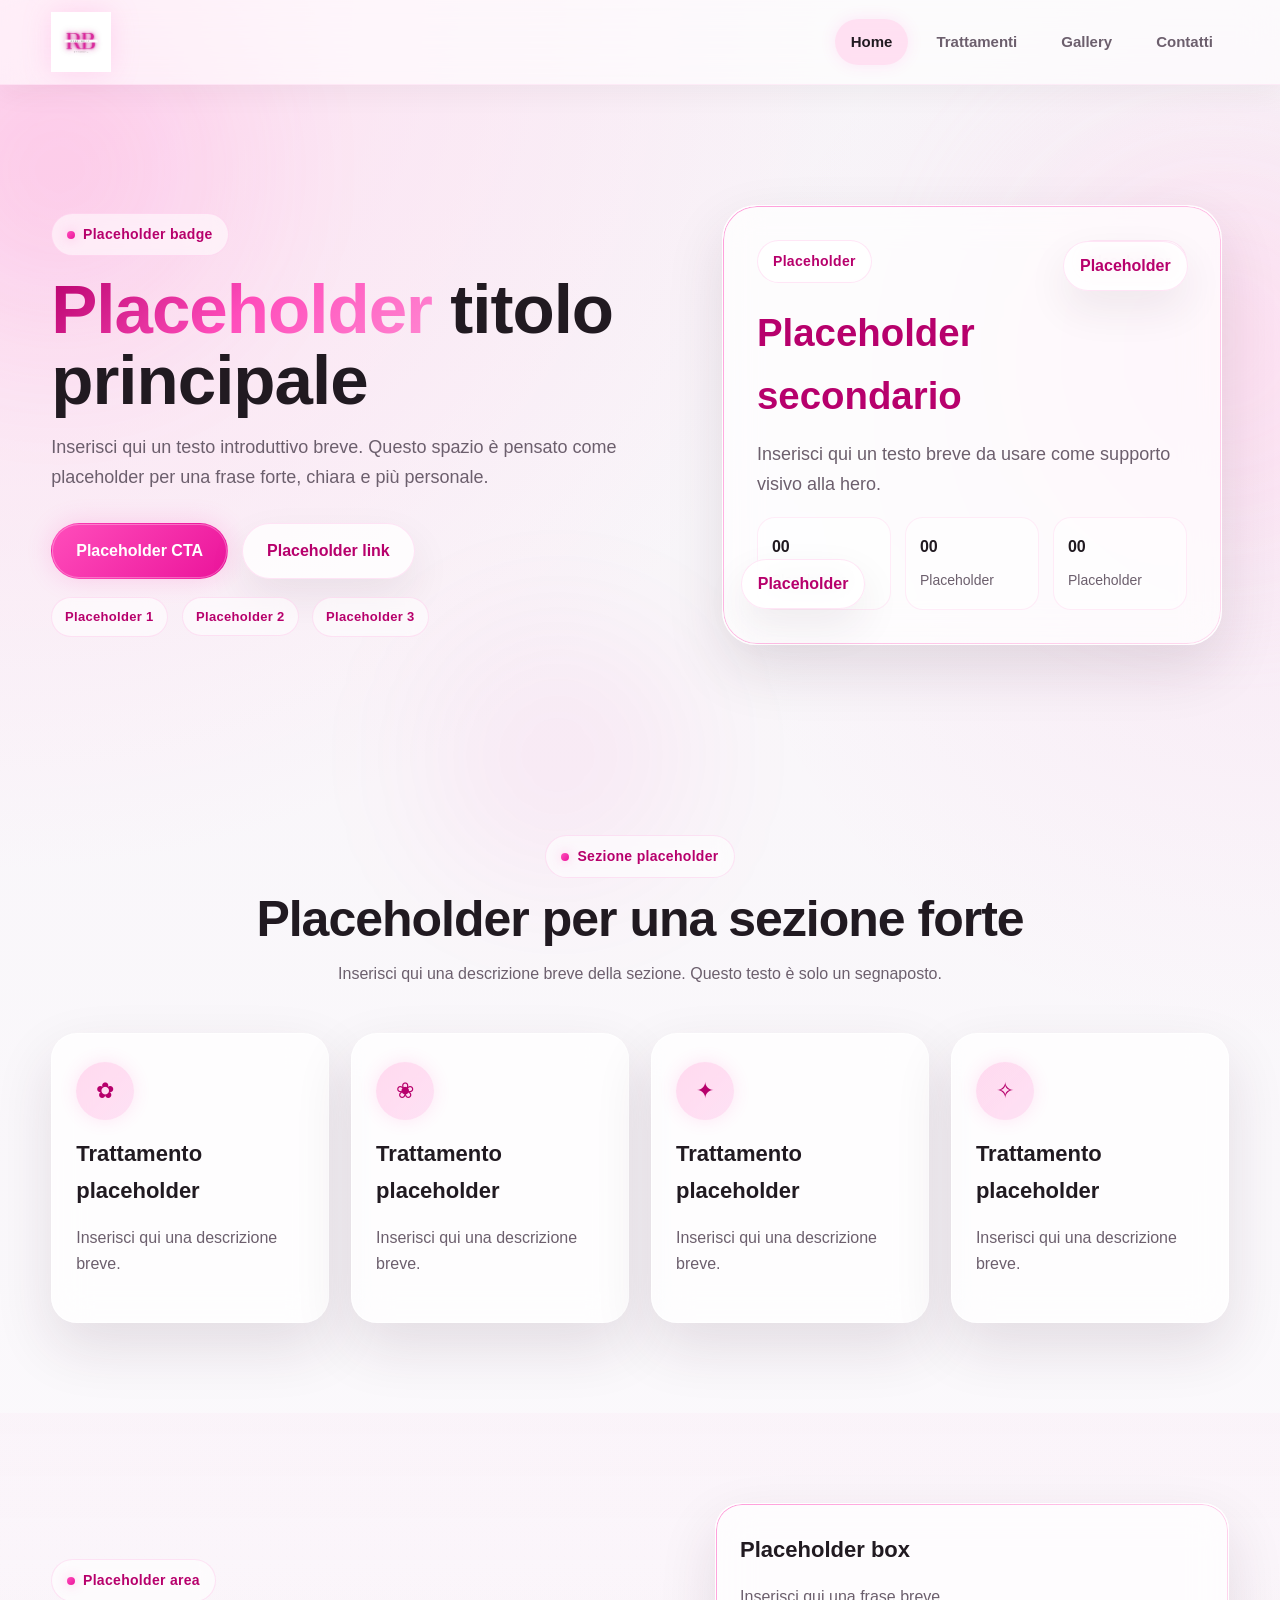
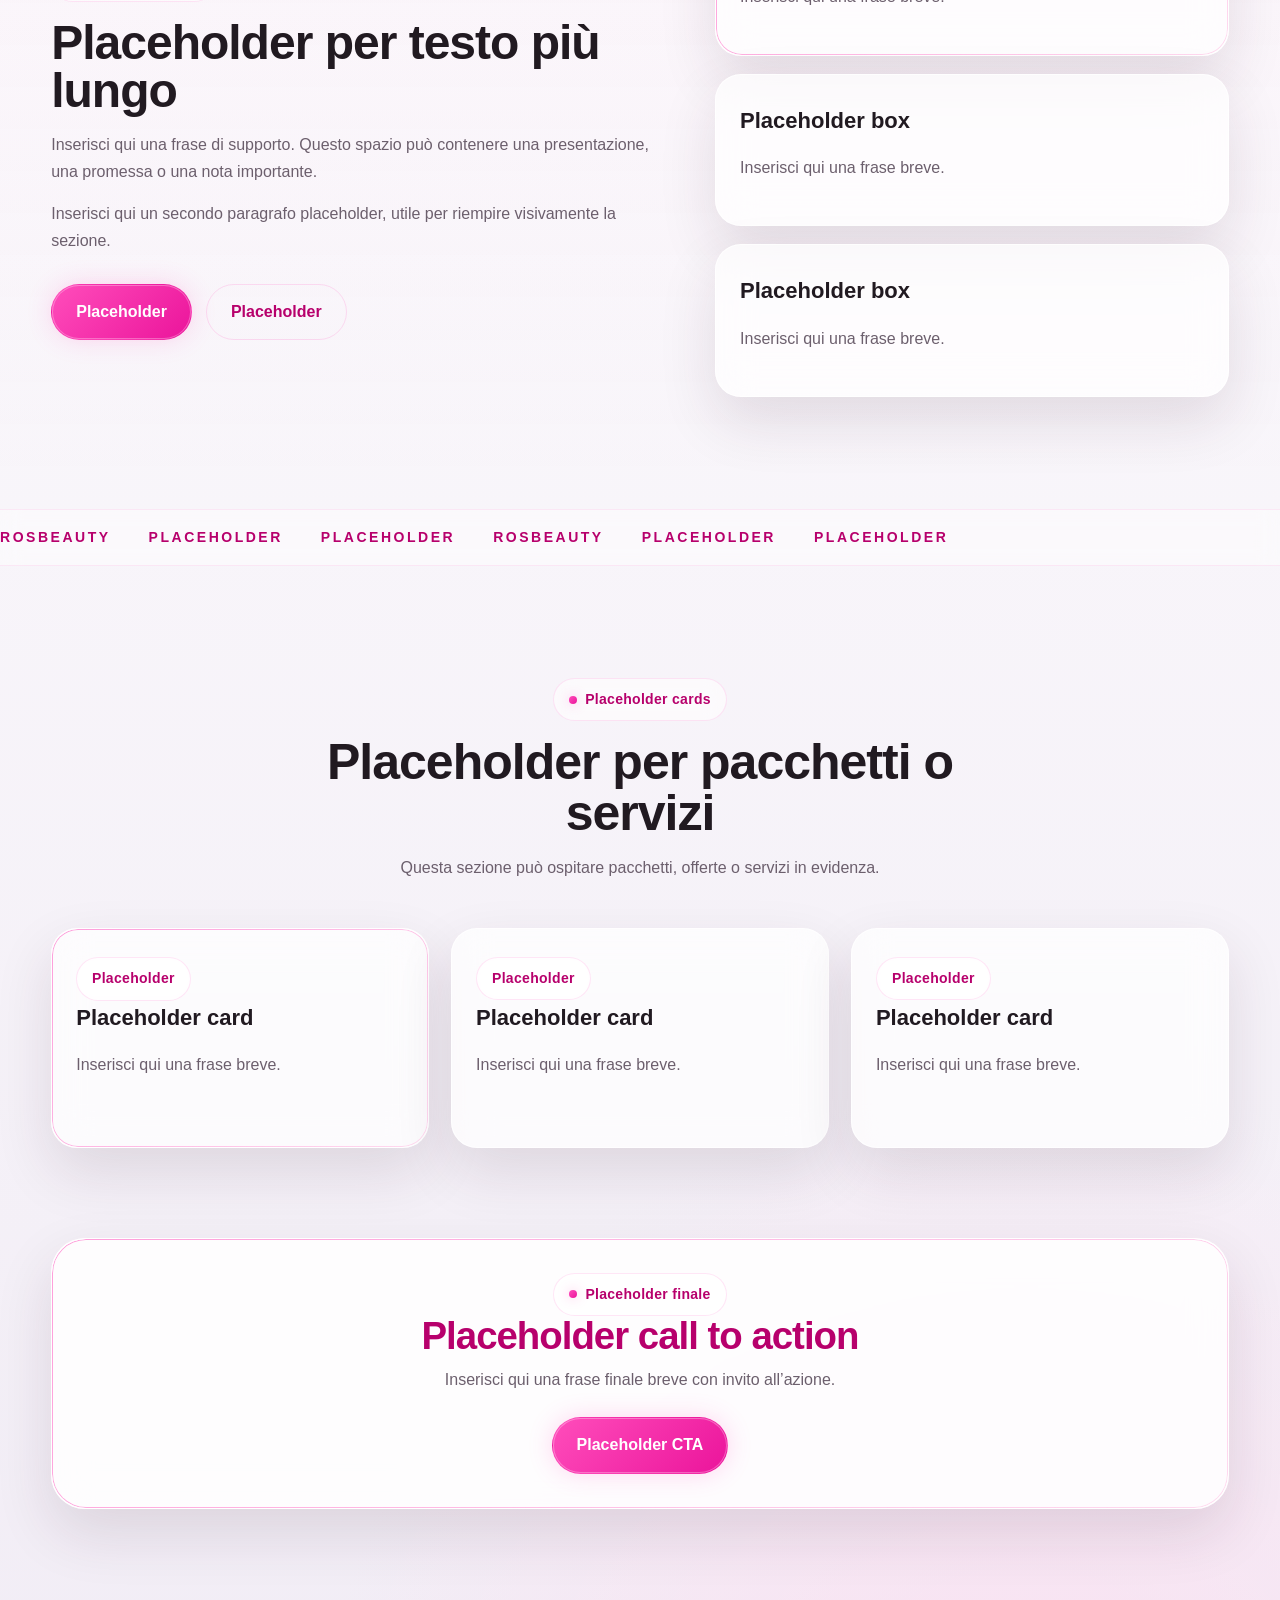
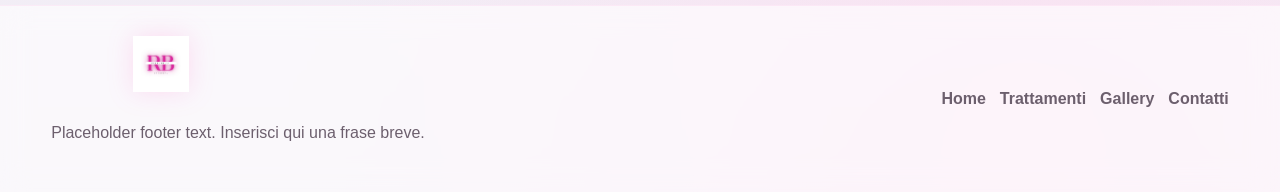
==== commit 5271004f: "Restyle wow con placeholder" ====
--- a/index.html
+++ b/index.html
@@ -3,21 +3,29 @@
 <head>
     <meta charset="UTF-8">
     <meta name="viewport" content="width=device-width, initial-scale=1.0">
-    <title>ROSBEAUTY - Estetica</title>
-    <meta name="description" content="ROSBEAUTY è uno spazio dedicato alla bellezza, alla cura della persona e ai trattamenti estetici professionali.">
+    <title>ROSBEAUTY</title>
+    <meta name="description" content="Placeholder sito ROSBEAUTY.">
     <link rel="stylesheet" href="style.css">
 </head>
 <body>
-    <div class="bg-blur blur-pink"></div>
-    <div class="bg-blur blur-green"></div>
-
     <div class="page-shell">
+        <div class="bg-orb orb-1"></div>
+        <div class="bg-orb orb-2"></div>
+        <div class="bg-orb orb-3"></div>
+        <div class="grid-overlay"></div>
+
         <header>
             <nav class="navbar">
                 <div class="container nav-inner">
-                    <a href="index.html" class="brand" aria-label="Vai alla home di ROSBEAUTY">
+                    <a href="index.html" class="brand" aria-label="Vai alla home">
                         <img src="images/logo.jpeg" alt="Logo ROSBEAUTY" class="logo-img">
                     </a>
+
+                    <button class="menu-toggle" aria-label="Apri menu" aria-expanded="false">
+                        <span></span>
+                        <span></span>
+                        <span></span>
+                    </button>
 
                     <div class="nav-links">
                         <a href="index.html" class="active">Home</a>
@@ -32,171 +40,191 @@
         <main>
             <section class="hero">
                 <div class="container hero-grid">
-                    <div class="hero-copy">
-                        <span class="hero-badge">Estetica &amp; Benessere</span>
-                        <h1>Prenditi cura di te, te lo meriti</h1>
-                        <p>
-                            ROSBEAUTY è un piccolo angolo dedicato alla tua bellezza, dove ogni trattamento
-                            è pensato per farti sentire bene, valorizzata e curata in ogni dettaglio.
+                    <div class="hero-copy reveal">
+                        <span class="hero-badge">Placeholder badge</span>
+                        <h1>
+                            <span class="gradient-text">Placeholder</span>
+                            titolo principale
+                        </h1>
+                        <p>
+                            Inserisci qui un testo introduttivo breve. Questo spazio è pensato come placeholder per una frase forte, chiara e più personale.
                         </p>
 
                         <div class="hero-buttons">
-                            <a href="contatti.html" class="btn btn-primary">Contattaci</a>
-                            <a href="trattamenti.html" class="btn btn-secondary">Scopri i servizi</a>
-                        </div>
-                    </div>
-
-                    <div class="hero-panel glass-card neon-card">
-                        <h2>I servizi ROSBEAUTY</h2>
-                        <p>
-                            Trattamenti viso, trattamenti corpo, manicure e pedicure,
-                            epilazione e pacchetti speciali pensati per offrirti cura,
-                            relax e risultati armoniosi.
-                        </p>
-
-                        <div class="hero-points">
-                            <div class="hero-point">
-                                <div class="hero-point-icon">✿</div>
-                                <div>Trattamenti viso professionali</div>
+                            <a href="contatti.html" class="btn btn-primary">Placeholder CTA</a>
+                            <a href="trattamenti.html" class="btn btn-secondary">Placeholder link</a>
+                        </div>
+
+                        <div class="hero-mini-info">
+                            <div class="mini-pill">Placeholder 1</div>
+                            <div class="mini-pill">Placeholder 2</div>
+                            <div class="mini-pill">Placeholder 3</div>
+                        </div>
+                    </div>
+
+                    <div class="hero-visual reveal reveal-delay-1">
+                        <div class="hero-main-card neon-card glass-card floating-card">
+                            <div class="hero-card-top">
+                                <span class="hero-card-chip">Placeholder</span>
+                                <span class="hero-card-chip">Placeholder</span>
                             </div>
 
-                            <div class="hero-point">
-                                <div class="hero-point-icon">❀</div>
-                                <div>Massaggi e trattamenti corpo</div>
+                            <h2>Placeholder secondario</h2>
+                            <p>
+                                Inserisci qui un testo breve da usare come supporto visivo alla hero.
+                            </p>
+
+                            <div class="hero-stats">
+                                <div class="stat-box">
+                                    <strong>00</strong>
+                                    <span>Placeholder</span>
+                                </div>
+                                <div class="stat-box">
+                                    <strong>00</strong>
+                                    <span>Placeholder</span>
+                                </div>
+                                <div class="stat-box">
+                                    <strong>00</strong>
+                                    <span>Placeholder</span>
+                                </div>
                             </div>
-
-                            <div class="hero-point">
-                                <div class="hero-point-icon">✦</div>
-                                <div>Manicure, pedicure e semipermanente</div>
-                            </div>
-                        </div>
+                        </div>
+
+                        <div class="floating-badge floating-badge-1">Placeholder</div>
+                        <div class="floating-badge floating-badge-2">Placeholder</div>
                     </div>
                 </div>
             </section>
 
             <section class="section">
                 <div class="container">
-                    <div class="section-heading">
-                        <span class="section-tag">Servizi</span>
-                        <h2>Un’esperienza pensata per il tuo benessere</h2>
-                        <p>
-                            Ogni trattamento viene proposto con attenzione, delicatezza e cura dei dettagli,
-                            per offrirti un momento piacevole e una sensazione di benessere autentico.
+                    <div class="section-heading reveal">
+                        <span class="section-tag">Sezione placeholder</span>
+                        <h2>Placeholder per una sezione forte</h2>
+                        <p>
+                            Inserisci qui una descrizione breve della sezione. Questo testo è solo un segnaposto.
                         </p>
                     </div>
 
                     <div class="cards-grid">
-                        <article class="service-card">
+                        <article class="service-card reveal reveal-delay-1">
                             <div class="icon-circle">✿</div>
-                            <h3>Trattamenti viso</h3>
-                            <p>
-                                Pulizia viso profonda, trattamento purificante,
-                                idratante e illuminante.
-                            </p>
-                        </article>
-
-                        <article class="service-card">
+                            <h3>Trattamento placeholder</h3>
+                            <p>Inserisci qui una descrizione breve.</p>
+                        </article>
+
+                        <article class="service-card reveal reveal-delay-2">
                             <div class="icon-circle">❀</div>
-                            <h3>Trattamenti corpo</h3>
-                            <p>
-                                Massaggio relax, drenante / anticellulite
-                                e decontratturante.
-                            </p>
-                        </article>
-
-                        <article class="service-card">
+                            <h3>Trattamento placeholder</h3>
+                            <p>Inserisci qui una descrizione breve.</p>
+                        </article>
+
+                        <article class="service-card reveal reveal-delay-3">
                             <div class="icon-circle">✦</div>
-                            <h3>Manicure e pedicure</h3>
-                            <p>
-                                Manicure spa, semipermanente mani e piedi,
-                                refill, ricostruzione e molto altro.
-                            </p>
-                        </article>
-
-                        <article class="service-card">
+                            <h3>Trattamento placeholder</h3>
+                            <p>Inserisci qui una descrizione breve.</p>
+                        </article>
+
+                        <article class="service-card reveal reveal-delay-4">
                             <div class="icon-circle">✧</div>
-                            <h3>Epilazione</h3>
-                            <p>
-                                Ceretta completa e a zone,
-                                baffetti e sopracciglia.
-                            </p>
+                            <h3>Trattamento placeholder</h3>
+                            <p>Inserisci qui una descrizione breve.</p>
                         </article>
                     </div>
                 </div>
             </section>
 
             <section class="section section-soft">
-                <div class="container about-split">
-                    <div class="about-box neon-card">
-                        <span class="section-tag">Pacchetti speciali</span>
-                        <h2>Combinazioni pensate per farti stare ancora meglio</h2>
-                        <p>
-                            ROSBEAUTY propone anche pacchetti speciali che uniscono più trattamenti,
-                            per offrirti un’esperienza completa di bellezza, relax e cura della persona.
+                <div class="container split-showcase">
+                    <div class="showcase-text reveal">
+                        <span class="section-tag">Placeholder area</span>
+                        <h2>Placeholder per testo più lungo</h2>
+                        <p>
+                            Inserisci qui una frase di supporto. Questo spazio può contenere una presentazione, una promessa o una nota importante.
+                        </p>
+                        <p>
+                            Inserisci qui un secondo paragrafo placeholder, utile per riempire visivamente la sezione.
                         </p>
 
                         <div class="inline-actions">
-                            <a href="trattamenti.html" class="btn btn-primary">Vedi tutti i servizi</a>
-                            <a href="contatti.html" class="btn btn-outline">Scrivici ora</a>
-                        </div>
-                    </div>
-
-                    <div>
+                            <a href="gallery.html" class="btn btn-primary">Placeholder</a>
+                            <a href="contatti.html" class="btn btn-outline">Placeholder</a>
+                        </div>
+                    </div>
+
+                    <div class="showcase-stack reveal reveal-delay-1">
+                        <div class="feature-box glass-card neon-card">
+                            <h3>Placeholder box</h3>
+                            <p>Inserisci qui una frase breve.</p>
+                        </div>
+
                         <div class="feature-box glass-card">
-                            <h3>Combo Mani &amp; Piedi</h3>
-                            <p>
-                                Manicure + pedicure estetica e semipermanente mani + piedi
-                                per un look coordinato e duraturo.
-                            </p>
+                            <h3>Placeholder box</h3>
+                            <p>Inserisci qui una frase breve.</p>
                         </div>
 
                         <div class="feature-box glass-card">
-                            <h3>Combo Ceretta + Massaggio</h3>
-                            <p>
-                                Unione ideale tra pelle liscia e relax totale,
-                                per sentirti leggera e curata.
-                            </p>
-                        </div>
-
-                        <div class="feature-box glass-card">
-                            <h3>Combo Viso &amp; Corpo</h3>
-                            <p>
-                                Massaggio viso + massaggio corpo,
-                                per un benessere completo e profondo relax.
-                            </p>
-                        </div>
+                            <h3>Placeholder box</h3>
+                            <p>Inserisci qui una frase breve.</p>
+                        </div>
+                    </div>
+                </div>
+            </section>
+
+            <section class="section marquee-section">
+                <div class="marquee-wrap">
+                    <div class="marquee-track">
+                        <span>ROSBEAUTY</span>
+                        <span>PLACEHOLDER</span>
+                        <span>PLACEHOLDER</span>
+                        <span>ROSBEAUTY</span>
+                        <span>PLACEHOLDER</span>
+                        <span>PLACEHOLDER</span>
                     </div>
                 </div>
             </section>
 
             <section class="section">
                 <div class="container">
-                    <div class="section-heading">
-                        <span class="section-tag">Gallery</span>
-                        <h2>Uno spazio dedicato alla tua bellezza</h2>
-                        <p>
-                            Guarda alcuni dettagli, ispirazioni e immagini del mondo ROSBEAUTY.
-                        </p>
-                    </div>
-
-                    <div class="gallery-preview">
-                        <div class="gallery-box"><div class="gallery-label">Trattamenti</div></div>
-                        <div class="gallery-box"><div class="gallery-label">Dettagli beauty</div></div>
-                        <div class="gallery-box"><div class="gallery-label">Atmosfera</div></div>
+                    <div class="section-heading reveal">
+                        <span class="section-tag">Placeholder cards</span>
+                        <h2>Placeholder per pacchetti o servizi</h2>
+                        <p>
+                            Questa sezione può ospitare pacchetti, offerte o servizi in evidenza.
+                        </p>
+                    </div>
+
+                    <div class="combo-grid">
+                        <article class="combo-card neon-card reveal reveal-delay-1">
+                            <span class="combo-label">Placeholder</span>
+                            <h3>Placeholder card</h3>
+                            <p>Inserisci qui una frase breve.</p>
+                        </article>
+
+                        <article class="combo-card reveal reveal-delay-2">
+                            <span class="combo-label">Placeholder</span>
+                            <h3>Placeholder card</h3>
+                            <p>Inserisci qui una frase breve.</p>
+                        </article>
+
+                        <article class="combo-card reveal reveal-delay-3">
+                            <span class="combo-label">Placeholder</span>
+                            <h3>Placeholder card</h3>
+                            <p>Inserisci qui una frase breve.</p>
+                        </article>
                     </div>
                 </div>
             </section>
 
             <section class="cta-section">
                 <div class="container">
-                    <div class="cta-box neon-card">
-                        <span class="section-tag">Contatti</span>
-                        <h2>Contattaci per informazioni e appuntamenti</h2>
-                        <p>
-                            Per conoscere meglio i trattamenti disponibili o ricevere informazioni,
-                            scrivici direttamente dalla pagina contatti.
-                        </p>
-                        <a href="contatti.html" class="btn btn-primary">Vai ai contatti</a>
+                    <div class="cta-box neon-card reveal">
+                        <span class="section-tag">Placeholder finale</span>
+                        <h2>Placeholder call to action</h2>
+                        <p>
+                            Inserisci qui una frase finale breve con invito all’azione.
+                        </p>
+                        <a href="contatti.html" class="btn btn-primary">Placeholder CTA</a>
                     </div>
                 </div>
             </section>
@@ -207,8 +235,7 @@
                 <div class="footer-brand">
                     <img src="images/logo.jpeg" alt="Logo ROSBEAUTY" class="footer-logo">
                     <p>
-                        Un piccolo angolo dedicato alla tua bellezza, dove ogni trattamento
-                        è pensato con cura, delicatezza e attenzione.
+                        Placeholder footer text. Inserisci qui una frase breve.
                     </p>
                 </div>
 
@@ -221,5 +248,7 @@
             </div>
         </footer>
     </div>
+
+    <script src="site.js"></script>
 </body>
 </html>
--- a/style.css
+++ b/style.css
@@ -7,25 +7,29 @@
 }
 
 :root {
-    --bg: #fffefe;
-    --bg-soft: #fcf7f8;
-    --card: rgba(255, 255, 255, 0.82);
-    --card-strong: rgba(255, 255, 255, 0.92);
-    --text: #2c2a2b;
-    --text-soft: #6e696b;
-    --muted: #938d90;
-    --pink: #e5a8ba;
-    --green: #86a892;
-    --green-strong: #62816f;
-    --green-light: #c6ddd0;
-    --glow-pink: rgba(229, 168, 186, 0.25);
-    --glow-green: rgba(134, 168, 146, 0.22);
-    --shadow-soft: 0 18px 40px rgba(163, 145, 151, 0.10);
-    --shadow-card: 0 20px 50px rgba(147, 130, 137, 0.14);
-    --shadow-neon: 0 0 26px rgba(229, 168, 186, 0.18);
+    --bg: #f7f4f8;
+    --bg-soft: #fbf9fc;
+    --bg-deep: #f1ecf5;
+    --card: rgba(255, 255, 255, 0.72);
+    --card-strong: rgba(255, 255, 255, 0.86);
+    --text: #211a21;
+    --text-soft: #6c5f6d;
+    --muted: #938694;
+    --pink-light: #ffd9ef;
+    --pink: #ff4dbb;
+    --pink-strong: #eb149b;
+    --pink-deep: #b7006c;
+    --line: rgba(255, 77, 187, 0.14);
+    --line-strong: rgba(255, 77, 187, 0.26);
+    --glow-soft: rgba(255, 77, 187, 0.18);
+    --glow-strong: rgba(235, 20, 155, 0.22);
+    --shadow-soft: 0 18px 42px rgba(60, 32, 51, 0.08);
+    --shadow-card: 0 24px 58px rgba(58, 26, 46, 0.12);
+    --shadow-neon: 0 0 30px rgba(255, 77, 187, 0.20);
     --radius-xl: 34px;
     --radius-lg: 26px;
     --radius-md: 20px;
+    --radius-sm: 14px;
     --max-width: 1180px;
 }
 
@@ -34,10 +38,10 @@
     font-family: Arial, sans-serif;
     color: var(--text);
     background:
-        radial-gradient(circle at 0% 0%, rgba(247, 223, 231, 0.75), transparent 28%),
-        radial-gradient(circle at 100% 18%, rgba(198, 221, 208, 0.55), transparent 24%),
-        radial-gradient(circle at 85% 100%, rgba(247, 223, 231, 0.45), transparent 18%),
-        linear-gradient(180deg, #fffefe 0%, #fffdfd 45%, #fcfbfb 100%);
+        radial-gradient(circle at 0% 0%, rgba(255, 217, 239, 0.90), transparent 24%),
+        radial-gradient(circle at 100% 14%, rgba(255, 77, 187, 0.08), transparent 18%),
+        radial-gradient(circle at 80% 100%, rgba(255, 217, 239, 0.62), transparent 20%),
+        linear-gradient(180deg, var(--bg) 0%, var(--bg-soft) 46%, var(--bg-deep) 100%);
     line-height: 1.65;
     overflow-x: hidden;
     position: relative;
@@ -53,44 +57,79 @@
     text-decoration: none;
 }
 
+button,
+input,
+textarea {
+    font: inherit;
+}
+
 .container {
     width: min(92%, var(--max-width));
     margin: 0 auto;
 }
 
-.bg-blur {
+.page-shell {
+    min-height: 100vh;
+    position: relative;
+}
+
+.bg-orb {
     position: fixed;
     border-radius: 50%;
-    filter: blur(80px);
+    filter: blur(95px);
+    pointer-events: none;
     z-index: -1;
-    pointer-events: none;
     opacity: 0.95;
-}
-
-.blur-pink {
-    top: 50px;
-    left: -80px;
-    width: 260px;
-    height: 260px;
-    background: var(--glow-pink);
-}
-
-.blur-green {
-    right: -90px;
-    bottom: 70px;
+    animation: floatOrb 10s ease-in-out infinite;
+}
+
+.orb-1 {
+    top: 20px;
+    left: -90px;
     width: 300px;
     height: 300px;
-    background: var(--glow-green);
+    background: var(--glow-soft);
+}
+
+.orb-2 {
+    top: 180px;
+    right: -100px;
+    width: 320px;
+    height: 320px;
+    background: rgba(255, 217, 239, 0.78);
+    animation-delay: 1.6s;
+}
+
+.orb-3 {
+    left: 35%;
+    bottom: 35px;
+    width: 220px;
+    height: 220px;
+    background: rgba(235, 20, 155, 0.10);
+    animation-delay: 3.2s;
+}
+
+.grid-overlay {
+    position: fixed;
+    inset: 0;
+    z-index: -2;
+    pointer-events: none;
+    opacity: 0.25;
+    background-image:
+        linear-gradient(rgba(255, 255, 255, 0.18) 1px, transparent 1px),
+        linear-gradient(90deg, rgba(255, 255, 255, 0.18) 1px, transparent 1px);
+    background-size: 28px 28px;
+    mask-image: radial-gradient(circle at center, black 32%, transparent 86%);
 }
 
 .navbar {
     position: sticky;
     top: 0;
     z-index: 100;
-    background: rgba(255, 255, 255, 0.76);
-    backdrop-filter: blur(16px);
-    border-bottom: 1px solid rgba(229, 168, 186, 0.16);
-    box-shadow: 0 8px 26px rgba(180, 165, 170, 0.06);
+    background: rgba(255, 255, 255, 0.62);
+    backdrop-filter: blur(18px);
+    border-bottom: 1px solid rgba(255, 77, 187, 0.08);
+    box-shadow: 0 8px 28px rgba(58, 31, 47, 0.05);
 }
 
 .nav-inner {
@@ -99,6 +138,7 @@
     align-items: center;
     justify-content: space-between;
     gap: 20px;
+    position: relative;
 }
 
 .brand {
@@ -107,10 +147,39 @@
 }
 
 .logo-img {
-    height: 58px;
+    height: 60px;
     width: auto;
     object-fit: contain;
-    filter: drop-shadow(0 0 10px rgba(229, 168, 186, 0.25));
+    filter: drop-shadow(0 0 14px rgba(255, 77, 187, 0.18));
+    transition: transform 0.35s ease, filter 0.35s ease;
+}
+
+.brand:hover .logo-img {
+    transform: scale(1.03);
+    filter: drop-shadow(0 0 20px rgba(255, 77, 187, 0.30));
+}
+
+.menu-toggle {
+    display: none;
+    width: 48px;
+    height: 48px;
+    border: 1px solid rgba(255, 77, 187, 0.12);
+    background: rgba(255, 255, 255, 0.74);
+    border-radius: 14px;
+    align-items: center;
+    justify-content: center;
+    flex-direction: column;
+    gap: 5px;
+    cursor: pointer;
+    box-shadow: var(--shadow-soft);
+}
+
+.menu-toggle span {
+    width: 18px;
+    height: 2px;
+    background: var(--pink-deep);
+    border-radius: 999px;
+    transition: 0.25s ease;
 }
 
 .nav-links {
@@ -124,68 +193,73 @@
     padding: 11px 16px;
     border-radius: 999px;
     color: var(--text-soft);
+    font-size: 15px;
+    font-weight: 700;
     transition: 0.25s ease;
-    font-size: 15px;
-    font-weight: 600;
 }
 
 .nav-links a:hover,
 .nav-links a.active {
     color: var(--text);
-    background: rgba(247, 223, 231, 0.70);
-    box-shadow: 0 0 18px rgba(229, 168, 186, 0.14);
+    background: rgba(255, 217, 239, 0.78);
+    box-shadow: 0 0 16px rgba(255, 77, 187, 0.12);
+}
+
+.hero,
+.page-hero {
+    position: relative;
 }
 
 .hero {
-    padding: 100px 0 80px;
+    padding: 110px 0 90px;
 }
 
 .hero-grid,
-.about-split,
-.contact-split,
-.prices-grid,
-.gallery-preview,
-.gallery-layout,
-.info-grid {
+.split-showcase,
+.contact-split {
     display: grid;
-    gap: 24px;
-}
-
-.hero-grid {
-    grid-template-columns: 1.08fr 0.92fr;
+    grid-template-columns: 1.1fr 0.9fr;
+    gap: 36px;
     align-items: center;
 }
 
-.about-split,
-.contact-split {
-    grid-template-columns: 1fr 1fr;
-}
-
-.prices-grid {
-    grid-template-columns: 1fr 1fr;
-}
-
-.gallery-preview,
-.gallery-layout {
-    grid-template-columns: repeat(3, 1fr);
-}
-
-.info-grid {
-    grid-template-columns: repeat(3, 1fr);
+.page-hero {
+    padding: 88px 0 34px;
+}
+
+.page-hero.compact {
+    padding-bottom: 18px;
 }
 
 .hero-badge,
-.section-tag {
+.section-tag,
+.hero-card-chip,
+.combo-label,
+.mini-pill,
+.gallery-label,
+.price-tag {
     display: inline-flex;
     align-items: center;
     gap: 8px;
+    width: fit-content;
     padding: 9px 15px;
     border-radius: 999px;
-    background: rgba(198, 221, 208, 0.32);
-    border: 1px solid rgba(134, 168, 146, 0.18);
-    color: var(--green-strong);
+    border: 1px solid rgba(255, 77, 187, 0.14);
+    background: rgba(255, 255, 255, 0.56);
+    backdrop-filter: blur(10px);
+}
+
+.hero-badge,
+.section-tag,
+.page-breadcrumb,
+.hero-card-chip,
+.combo-label,
+.mini-pill,
+.price-tag {
+    color: var(--pink-deep);
     font-size: 14px;
     font-weight: 700;
+    letter-spacing: 0.3px;
 }
 
 .hero-badge::before,
@@ -194,109 +268,170 @@
     width: 8px;
     height: 8px;
     border-radius: 50%;
-    background: linear-gradient(135deg, var(--pink), var(--green-light));
+    background: linear-gradient(135deg, var(--pink), var(--pink-strong));
+    box-shadow: 0 0 12px rgba(255, 77, 187, 0.36);
+}
+
+.page-breadcrumb {
+    display: inline-block;
+    margin-bottom: 16px;
+    color: var(--muted);
 }
 
 .hero h1,
+.page-hero h1,
+.section-heading h2,
+.cta-box h2,
+.showcase-text h2,
+.content-block h2,
+.contact-info-box h2 {
+    line-height: 1.02;
+    letter-spacing: -1px;
+}
+
+.hero h1 {
+    margin: 18px 0;
+    font-size: clamp(42px, 5.4vw, 78px);
+    max-width: 760px;
+}
+
 .page-hero h1 {
     margin: 18px 0;
-    font-size: clamp(40px, 5.2vw, 72px);
-    line-height: 1.02;
-    letter-spacing: -1px;
+    font-size: clamp(36px, 5vw, 62px);
+}
+
+.gradient-text {
+    background: linear-gradient(135deg, var(--pink-deep), var(--pink), #ff88d2);
+    -webkit-background-clip: text;
+    background-clip: text;
+    color: transparent;
 }
 
 .hero p,
 .page-hero p,
 .section-heading p,
+.showcase-text p,
+.feature-box p,
 .service-card p,
-.feature-box p,
-.price-item p,
-.contact-list li,
-.contact-card p,
+.combo-card p,
 .cta-box p,
 .footer-inner p,
-.hero-panel p,
-.content-block p {
+.content-block p,
+.contact-info-box p,
+.contact-list li,
+.price-note,
+.price-item p {
     color: var(--text-soft);
+}
+
+.hero p,
+.page-hero p {
+    margin: 0;
+    max-width: 700px;
+    font-size: 18px;
+}
+
+.hero-buttons,
+.inline-actions,
+.hero-mini-info {
+    display: flex;
+    flex-wrap: wrap;
+    gap: 14px;
 }
 
 .hero-buttons,
 .inline-actions {
-    display: flex;
-    flex-wrap: wrap;
-    gap: 14px;
     margin-top: 30px;
+}
+
+.hero-mini-info {
+    margin-top: 18px;
+}
+
+.mini-pill {
+    font-size: 13px;
+    padding: 8px 13px;
 }
 
 .btn {
     display: inline-flex;
     align-items: center;
     justify-content: center;
-    min-height: 52px;
+    min-height: 54px;
     padding: 14px 24px;
     border-radius: 999px;
+    border: 1px solid transparent;
     font-weight: 700;
-    border: 1px solid transparent;
-    transition: 0.25s ease;
+    position: relative;
+    overflow: hidden;
+    transition: transform 0.25s ease, box-shadow 0.25s ease, background 0.25s ease;
 }
 
 .btn:hover {
     transform: translateY(-2px);
 }
 
+.btn::after {
+    content: "";
+    position: absolute;
+    top: -40%;
+    left: -35%;
+    width: 30%;
+    height: 180%;
+    background: rgba(255, 255, 255, 0.24);
+    transform: rotate(24deg);
+    transition: transform 0.5s ease;
+}
+
+.btn:hover::after {
+    transform: translateX(260%) rotate(24deg);
+}
+
 .btn-primary {
     color: #ffffff;
-    background: linear-gradient(135deg, var(--pink), var(--green));
-    box-shadow:
-        0 0 0 1px rgba(255, 255, 255, 0.35) inset,
-        0 0 24px rgba(229, 168, 186, 0.18);
+    background: linear-gradient(135deg, var(--pink), var(--pink-strong));
+    box-shadow: 0 0 0 1px rgba(255, 255, 255, 0.30) inset, 0 0 24px rgba(255, 77, 187, 0.22);
+}
+
+.btn-primary:hover {
+    box-shadow: 0 0 0 1px rgba(255, 255, 255, 0.30) inset, 0 0 34px rgba(255, 77, 187, 0.30);
 }
 
 .btn-secondary {
-    background: rgba(255, 255, 255, 0.82);
-    color: var(--green-strong);
-    border-color: rgba(134, 168, 146, 0.24);
+    background: rgba(255, 255, 255, 0.78);
+    color: var(--pink-deep);
+    border-color: rgba(255, 77, 187, 0.14);
     box-shadow: var(--shadow-soft);
+}
+
+.btn-secondary:hover {
+    box-shadow: 0 0 22px rgba(255, 77, 187, 0.10);
 }
 
 .btn-outline {
     background: transparent;
-    color: var(--green-strong);
-    border-color: rgba(134, 168, 146, 0.28);
+    color: var(--pink-deep);
+    border-color: rgba(255, 77, 187, 0.18);
+}
+
+.btn-outline:hover {
+    background: rgba(255, 217, 239, 0.28);
 }
 
 .glass-card,
 .service-card,
-.gallery-box,
+.combo-card,
+.feature-box,
+.cta-box,
 .price-list,
 .content-block,
 .contact-info-box,
-.about-box,
-.feature-box,
-.cta-box,
-.contact-card,
-.hero-panel {
+.gallery-box,
+.contact-card {
     background: var(--card);
-    backdrop-filter: blur(14px);
-    border: 1px solid rgba(255, 255, 255, 0.72);
+    backdrop-filter: blur(18px);
+    border: 1px solid rgba(255, 255, 255, 0.74);
     box-shadow: var(--shadow-card);
-    border-radius: var(--radius-lg);
-}
-
-.about-box,
-.content-block,
-.contact-info-box,
-.cta-box,
-.hero-panel {
-    padding: 34px;
-    border-radius: var(--radius-xl);
-}
-
-.service-card,
-.price-list,
-.contact-card,
-.feature-box {
-    padding: 28px 24px;
 }
 
 .neon-card {
@@ -310,204 +445,326 @@
     inset: 0;
     border-radius: inherit;
     padding: 1px;
-    background: linear-gradient(135deg, rgba(229, 168, 186, 0.60), rgba(198, 221, 208, 0.62));
+    background: linear-gradient(135deg, rgba(255, 77, 187, 0.54), rgba(255, 217, 239, 0.98));
     -webkit-mask: linear-gradient(#fff 0 0) content-box, linear-gradient(#fff 0 0);
     -webkit-mask-composite: xor;
     mask-composite: exclude;
     pointer-events: none;
 }
 
-.hero-panel h2,
-.about-box h2,
+.hero-visual {
+    position: relative;
+    min-height: 460px;
+    display: flex;
+    align-items: center;
+    justify-content: center;
+}
+
+.hero-main-card,
+.content-block,
+.contact-info-box,
+.cta-box {
+    border-radius: var(--radius-xl);
+    padding: 34px;
+}
+
+.hero-main-card {
+    width: 100%;
+    max-width: 500px;
+    position: relative;
+}
+
+.hero-card-top {
+    display: flex;
+    justify-content: space-between;
+    gap: 10px;
+    flex-wrap: wrap;
+    margin-bottom: 18px;
+}
+
+.hero-main-card h2,
 .content-block h2,
+.contact-info-box h2,
 .cta-box h2 {
-    margin: 0 0 14px;
-    font-size: 40px;
-    line-height: 1.08;
-}
-
-.hero-points {
+    margin: 0 0 12px;
+    font-size: clamp(28px, 3vw, 40px);
+    color: var(--pink-deep);
+}
+
+.hero-main-card p,
+.content-block p,
+.contact-info-box p {
+    margin: 0 0 18px;
+}
+
+.hero-stats {
     display: grid;
-    gap: 12px;
-    margin-top: 20px;
-}
-
-.hero-point {
-    display: flex;
-    align-items: center;
-    gap: 12px;
-    padding: 14px 15px;
-    border-radius: 16px;
+    grid-template-columns: repeat(3, 1fr);
+    gap: 14px;
+}
+
+.stat-box {
+    padding: 16px 14px;
+    border-radius: 18px;
     background: rgba(255, 255, 255, 0.52);
-    border: 1px solid rgba(229, 168, 186, 0.14);
-}
-
-.hero-point-icon,
+    border: 1px solid rgba(255, 77, 187, 0.10);
+}
+
+.stat-box strong,
+.price-item strong,
+.contact-list strong {
+    display: block;
+    margin-bottom: 6px;
+    color: var(--text);
+}
+
+.stat-box span,
+.price-item span,
+.contact-list span {
+    color: var(--text-soft);
+    font-size: 14px;
+}
+
+.floating-card {
+    animation: floatCard 5.5s ease-in-out infinite;
+}
+
+.floating-badge {
+    position: absolute;
+    z-index: 2;
+    padding: 11px 16px;
+    border-radius: 999px;
+    background: rgba(255, 255, 255, 0.82);
+    color: var(--pink-deep);
+    font-weight: 700;
+    border: 1px solid rgba(255, 77, 187, 0.14);
+    box-shadow: var(--shadow-soft);
+    backdrop-filter: blur(12px);
+}
+
+.floating-badge-1 {
+    top: 10%;
+    right: 8%;
+    animation: floatTag 4s ease-in-out infinite;
+}
+
+.floating-badge-2 {
+    bottom: 10%;
+    left: 5%;
+    animation: floatTag 4.8s ease-in-out infinite;
+}
+
+.section {
+    padding: 90px 0;
+    position: relative;
+}
+
+.section-soft {
+    background: linear-gradient(180deg, rgba(255, 217, 239, 0.12), rgba(255, 255, 255, 0.06));
+}
+
+.section-heading {
+    max-width: 780px;
+    margin: 0 auto 46px;
+    text-align: center;
+}
+
+.section-heading h2 {
+    margin: 16px 0 14px;
+    font-size: clamp(32px, 4vw, 50px);
+}
+
+.cards-grid,
+.combo-grid,
+.gallery-layout,
+.gallery-preview,
+.info-grid,
+.prices-grid {
+    display: grid;
+    gap: 22px;
+}
+
+.cards-grid {
+    grid-template-columns: repeat(4, 1fr);
+}
+
+.combo-grid,
+.gallery-preview,
+.gallery-layout,
+.info-grid {
+    grid-template-columns: repeat(3, 1fr);
+}
+
+.prices-grid {
+    grid-template-columns: 1fr 1fr;
+}
+
+.service-card,
+.combo-card,
+.feature-box,
+.gallery-box,
+.contact-card,
+.price-list {
+    border-radius: var(--radius-lg);
+    padding: 28px 24px;
+    transition: transform 0.30s ease, box-shadow 0.30s ease;
+}
+
+.service-card:hover,
+.combo-card:hover,
+.feature-box:hover,
+.gallery-box:hover,
+.contact-card:hover,
+.price-list:hover {
+    transform: translateY(-8px);
+    box-shadow: var(--shadow-card), 0 0 26px rgba(255, 77, 187, 0.12);
+}
+
 .icon-circle {
-    width: 56px;
-    height: 56px;
+    width: 58px;
+    height: 58px;
     border-radius: 50%;
     display: grid;
     place-items: center;
-    background: linear-gradient(135deg, rgba(247, 223, 231, 0.92), rgba(198, 221, 208, 0.85));
-    color: var(--green-strong);
-    box-shadow: var(--shadow-neon);
-}
-
-.hero-point-icon {
-    width: 38px;
-    height: 38px;
-    flex-shrink: 0;
-}
-
-.section {
-    padding: 86px 0;
-}
-
-.section-soft {
-    background: linear-gradient(180deg, rgba(247, 223, 231, 0.16), rgba(198, 221, 208, 0.14));
-}
-
-.section-heading {
-    max-width: 760px;
-    margin: 0 auto 44px;
-    text-align: center;
-}
-
-.section-heading h2 {
-    margin: 16px 0 14px;
-    font-size: clamp(30px, 4vw, 48px);
-    line-height: 1.08;
-}
-
-.cards-grid {
-    display: grid;
-    grid-template-columns: repeat(4, 1fr);
-    gap: 22px;
-}
-
-.cards-grid-bottom {
-    grid-template-columns: 1fr;
-    margin-top: 22px;
-}
-
-.service-card-wide {
-    max-width: 420px;
-}
-
-.service-card:hover,
-.gallery-box:hover,
-.price-list:hover,
-.contact-card:hover {
-    transform: translateY(-6px);
-    box-shadow: var(--shadow-card), 0 0 24px rgba(229, 168, 186, 0.12);
-}
-
-.service-card,
-.gallery-box,
-.price-list,
-.contact-card {
-    transition: 0.25s ease;
+    margin-bottom: 16px;
+    background: linear-gradient(135deg, rgba(255, 217, 239, 0.98), rgba(255, 77, 187, 0.16));
+    color: var(--pink-deep);
+    font-size: 22px;
+    box-shadow: 0 0 18px rgba(255, 77, 187, 0.14);
 }
 
 .service-card h3,
+.combo-card h3,
 .feature-box h3,
+.contact-card h3,
 .price-list h3,
-.contact-card h3 {
+.gallery-box h3 {
     margin: 0 0 10px;
     font-size: 22px;
 }
 
+.showcase-text h2 {
+    margin: 16px 0 14px;
+    font-size: clamp(32px, 4vw, 48px);
+}
+
+.showcase-stack {
+    display: grid;
+    gap: 18px;
+}
+
+.marquee-section {
+    padding: 22px 0;
+}
+
+.marquee-wrap {
+    overflow: hidden;
+    border-top: 1px solid rgba(255, 77, 187, 0.10);
+    border-bottom: 1px solid rgba(255, 77, 187, 0.10);
+    background: rgba(255, 255, 255, 0.42);
+    backdrop-filter: blur(10px);
+}
+
+.marquee-track {
+    display: flex;
+    gap: 38px;
+    width: max-content;
+    padding: 16px 0;
+    animation: marqueeMove 22s linear infinite;
+}
+
+.marquee-track span {
+    color: var(--pink-deep);
+    font-weight: 800;
+    letter-spacing: 0.18em;
+    font-size: 14px;
+}
+
+.combo-card {
+    min-height: 220px;
+}
+
+.gallery-box {
+    min-height: 260px;
+    display: flex;
+    align-items: flex-end;
+    background: linear-gradient(135deg, rgba(255, 217, 239, 0.72), rgba(255, 255, 255, 0.82));
+}
+
+.gallery-box.tall {
+    min-height: 340px;
+}
+
+.gallery-label {
+    font-size: 13px;
+    font-weight: 700;
+    color: var(--pink-deep);
+}
+
+.placeholder-photo {
+    min-height: 220px;
+    border-radius: 22px;
+    background: linear-gradient(135deg, rgba(255, 217, 239, 0.80), rgba(255, 255, 255, 0.62));
+    border: 1px solid rgba(255, 77, 187, 0.10);
+    box-shadow: var(--shadow-card);
+}
+
 .price-list h3 {
-    color: var(--green-strong);
-    font-size: 24px;
-    margin-bottom: 20px;
+    color: var(--pink-deep);
+    margin-bottom: 18px;
+}
+
+.price-note {
+    margin-bottom: 18px;
 }
 
 .price-item {
     display: flex;
+    align-items: flex-start;
     justify-content: space-between;
-    gap: 20px;
-    align-items: flex-start;
+    gap: 18px;
     padding: 14px 0;
-    border-bottom: 1px solid rgba(134, 168, 146, 0.14);
-}
-
-.price-item:last-child,
+    border-bottom: 1px solid rgba(255, 77, 187, 0.10);
+}
+
+.price-item:last-child {
+    border-bottom: none;
+    padding-bottom: 0;
+}
+
+.price-tag {
+    white-space: nowrap;
+    font-size: 12px;
+}
+
+.contact-list {
+    list-style: none;
+    padding: 0;
+    margin: 0 0 22px;
+}
+
+.contact-list li {
+    padding: 16px 0;
+    border-bottom: 1px solid rgba(255, 77, 187, 0.10);
+}
+
 .contact-list li:last-child {
     border-bottom: none;
 }
 
-.price-item strong,
-.contact-list strong {
-    color: var(--text);
-    display: block;
-    margin-bottom: 5px;
-}
-
-.price-item span {
-    color: var(--green-strong);
-    font-weight: 700;
-    white-space: nowrap;
-}
-
-.page-hero {
-    padding: 88px 0 40px;
-}
-
-.page-hero.compact {
-    padding-bottom: 24px;
-}
-
-.page-breadcrumb {
-    display: inline-block;
-    margin-bottom: 16px;
+.contact-form-note {
+    margin-top: 16px;
     color: var(--muted);
-    font-weight: 700;
     font-size: 14px;
 }
 
-.contact-list {
-    margin: 0;
-    padding: 0;
-    list-style: none;
-}
-
-.contact-list li {
-    padding: 16px 0;
-    border-bottom: 1px solid rgba(134, 168, 146, 0.14);
-}
-
-.gallery-box {
-    min-height: 280px;
-    display: flex;
-    align-items: center;
-    justify-content: center;
-    padding: 18px;
-    text-align: center;
-    background: linear-gradient(135deg, rgba(247, 223, 231, 0.62), rgba(198, 221, 208, 0.58));
-    color: var(--green-strong);
-    font-size: 21px;
-    font-weight: 700;
-}
-
-.gallery-box.tall {
-    min-height: 360px;
-}
-
-.gallery-label {
-    padding: 10px 14px;
-    border-radius: 999px;
-    background: rgba(255, 255, 255, 0.70);
-    box-shadow: var(--shadow-soft);
-}
-
 .cta-section {
-    padding: 0 0 92px;
+    padding: 0 0 96px;
 }
 
 .cta-box {
     text-align: center;
+    background: var(--card-strong);
 }
 
 .cta-box p {
@@ -516,8 +773,8 @@
 }
 
 footer {
-    border-top: 1px solid rgba(229, 168, 186, 0.14);
-    background: rgba(255, 255, 255, 0.70);
+    border-top: 1px solid rgba(255, 77, 187, 0.08);
+    background: rgba(255, 255, 255, 0.62);
     backdrop-filter: blur(14px);
 }
 
@@ -537,10 +794,11 @@
 }
 
 .footer-logo {
-    height: 54px;
+    height: 56px;
     width: auto;
+    object-fit: contain;
     max-width: 220px;
-    filter: drop-shadow(0 0 8px rgba(229, 168, 186, 0.18));
+    filter: drop-shadow(0 0 12px rgba(255, 77, 187, 0.18));
 }
 
 .footer-links {
@@ -552,79 +810,162 @@
 
 .footer-links a {
     color: var(--text-soft);
-    font-weight: 600;
+    font-weight: 700;
+}
+
+.footer-links a:hover {
+    color: var(--pink-deep);
+}
+
+.reveal {
+    opacity: 0;
+    transform: translateY(26px);
+    transition: opacity 0.8s ease, transform 0.8s ease;
+}
+
+.reveal-delay-1 {
+    transition-delay: 0.08s;
+}
+
+.reveal-delay-2 {
+    transition-delay: 0.16s;
+}
+
+.reveal-delay-3 {
+    transition-delay: 0.24s;
+}
+
+.reveal-delay-4 {
+    transition-delay: 0.32s;
+}
+
+.reveal.is-visible {
+    opacity: 1;
+    transform: translateY(0);
+}
+
+@keyframes floatOrb {
+    0%, 100% { transform: translateY(0) translateX(0); }
+    50% { transform: translateY(-18px) translateX(8px); }
+}
+
+@keyframes floatCard {
+    0%, 100% { transform: translateY(0); }
+    50% { transform: translateY(-10px); }
+}
+
+@keyframes floatTag {
+    0%, 100% { transform: translateY(0); }
+    50% { transform: translateY(-8px); }
+}
+
+@keyframes marqueeMove {
+    from { transform: translateX(0); }
+    to { transform: translateX(-50%); }
 }
 
 @media (max-width: 1100px) {
     .cards-grid,
+    .combo-grid,
+    .gallery-preview,
+    .gallery-layout,
     .info-grid {
         grid-template-columns: repeat(2, 1fr);
     }
-
-    .gallery-preview,
-    .gallery-layout {
-        grid-template-columns: 1fr 1fr;
-    }
 }
 
 @media (max-width: 920px) {
     .hero-grid,
-    .about-split,
+    .split-showcase,
     .contact-split,
     .prices-grid {
         grid-template-columns: 1fr;
     }
-}
-
-@media (max-width: 700px) {
-    .nav-inner {
+
+    .hero {
+        padding-top: 88px;
+    }
+
+    .hero-visual {
+        min-height: auto;
+    }
+}
+
+@media (max-width: 760px) {
+    .menu-toggle {
+        display: inline-flex;
+    }
+
+    .nav-links {
+        position: absolute;
+        top: calc(100% + 10px);
+        left: 0;
+        right: 0;
+        display: flex;
         flex-direction: column;
-        justify-content: center;
-        padding: 14px 0;
-    }
-
-    .nav-links,
+        align-items: stretch;
+        gap: 10px;
+        padding: 14px;
+        border-radius: 22px;
+        background: rgba(255, 255, 255, 0.88);
+        backdrop-filter: blur(18px);
+        box-shadow: var(--shadow-card);
+        border: 1px solid rgba(255, 77, 187, 0.10);
+        opacity: 0;
+        pointer-events: none;
+        transform: translateY(-8px);
+        transition: 0.25s ease;
+    }
+
+    .nav-links.open {
+        opacity: 1;
+        pointer-events: auto;
+        transform: translateY(0);
+    }
+
+    .nav-links a {
+        text-align: center;
+    }
+
     .cards-grid,
+    .combo-grid,
+    .gallery-preview,
+    .gallery-layout,
     .info-grid,
-    .gallery-preview,
-    .gallery-layout {
+    .hero-stats {
         grid-template-columns: 1fr;
-        justify-content: center;
     }
 
     .section {
-        padding: 68px 0;
-    }
-
-    .hero-panel,
-    .about-box,
-    .feature-box,
+        padding: 72px 0;
+    }
+
+    .hero-main-card,
     .content-block,
     .contact-info-box,
     .cta-box,
     .service-card,
+    .combo-card,
+    .feature-box,
+    .gallery-box,
     .contact-card,
     .price-list {
         padding: 24px;
     }
 
-    .about-box h2,
-    .content-block h2,
-    .cta-box h2,
-    .hero-panel h2 {
-        font-size: 31px;
-    }
-
-    .gallery-box,
-    .gallery-box.tall {
-        min-height: 220px;
+    .hero h1 {
+        font-size: clamp(38px, 8vw, 56px);
     }
 
     .logo-img {
-        height: 50px;
+        height: 52px;
     }
 
     .footer-logo {
         height: 48px;
     }
-}
+
+    .floating-badge {
+        display: none;
+    }
+}
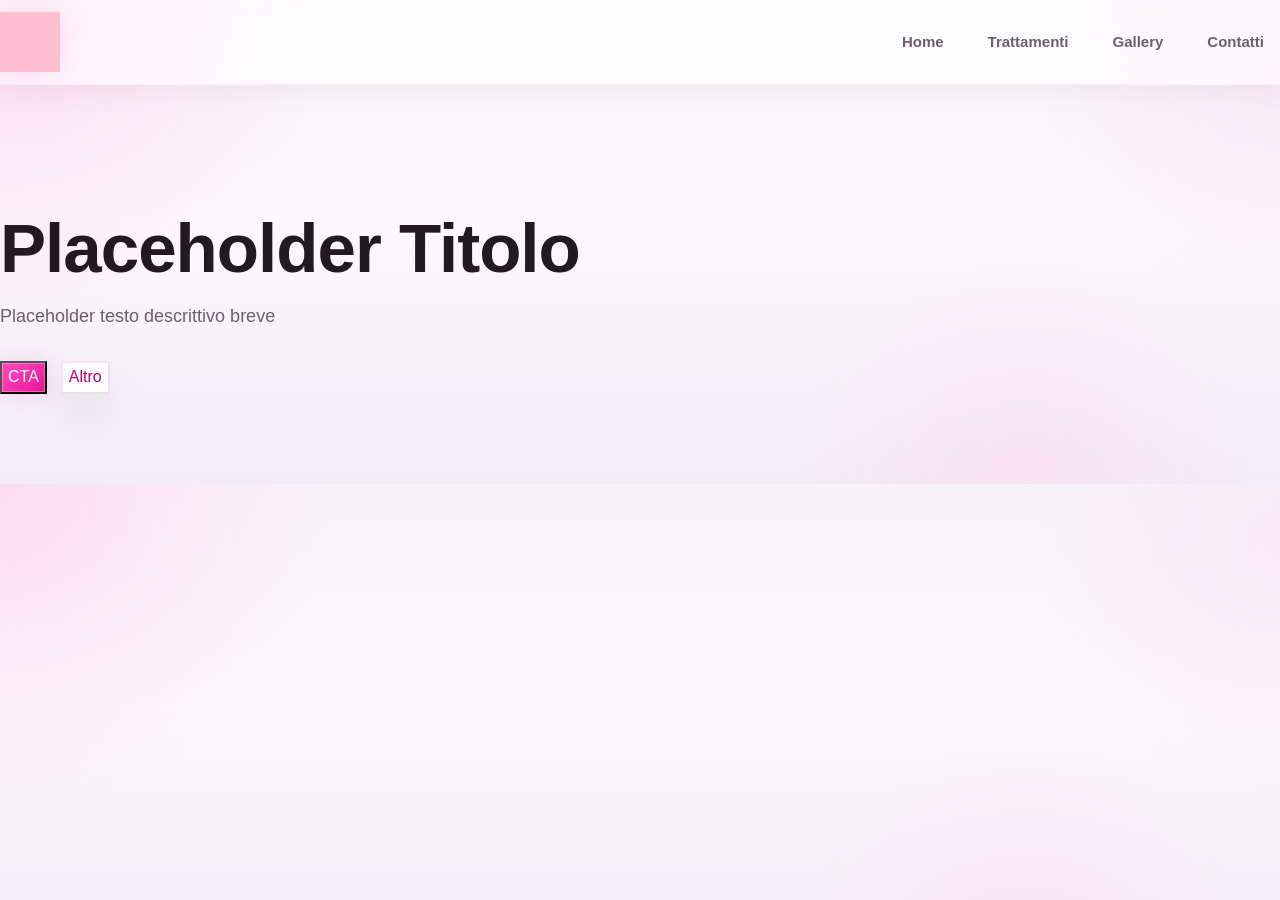
==== commit 2d4d8e1a: "Ripristino css originale con animazioni" ====
--- a/index.html
+++ b/index.html
@@ -1,254 +1,35 @@
 <!DOCTYPE html>
 <html lang="it">
 <head>
-    <meta charset="UTF-8">
-    <meta name="viewport" content="width=device-width, initial-scale=1.0">
-    <title>ROSBEAUTY</title>
-    <meta name="description" content="Placeholder sito ROSBEAUTY.">
-    <link rel="stylesheet" href="style.css">
+<meta charset="UTF-8">
+<meta name="viewport" content="width=device-width, initial-scale=1.0">
+<title>ROSBEAUTY</title>
+<link rel="stylesheet" href="style.css">
 </head>
 <body>
-    <div class="page-shell">
-        <div class="bg-orb orb-1"></div>
-        <div class="bg-orb orb-2"></div>
-        <div class="bg-orb orb-3"></div>
-        <div class="grid-overlay"></div>
 
-        <header>
-            <nav class="navbar">
-                <div class="container nav-inner">
-                    <a href="index.html" class="brand" aria-label="Vai alla home">
-                        <img src="images/logo.jpeg" alt="Logo ROSBEAUTY" class="logo-img">
-                    </a>
+<nav class="navbar">
+    <div class="nav-inner">
+        <img src="images/logo.jpeg" class="logo-img">
+        <div class="nav-links">
+            <a href="index.html">Home</a>
+            <a href="trattamenti.html">Trattamenti</a>
+            <a href="gallery.html">Gallery</a>
+            <a href="contatti.html">Contatti</a>
+        </div>
+    </div>
+</nav>
 
-                    <button class="menu-toggle" aria-label="Apri menu" aria-expanded="false">
-                        <span></span>
-                        <span></span>
-                        <span></span>
-                    </button>
+<section class="hero">
+    <div class="hero-content">
+        <h1>Placeholder Titolo</h1>
+        <p>Placeholder testo descrittivo breve</p>
+        <div class="hero-buttons">
+            <button class="btn-primary">CTA</button>
+            <button class="btn-secondary">Altro</button>
+        </div>
+    </div>
+</section>
 
-                    <div class="nav-links">
-                        <a href="index.html" class="active">Home</a>
-                        <a href="trattamenti.html">Trattamenti</a>
-                        <a href="gallery.html">Gallery</a>
-                        <a href="contatti.html">Contatti</a>
-                    </div>
-                </div>
-            </nav>
-        </header>
-
-        <main>
-            <section class="hero">
-                <div class="container hero-grid">
-                    <div class="hero-copy reveal">
-                        <span class="hero-badge">Placeholder badge</span>
-                        <h1>
-                            <span class="gradient-text">Placeholder</span>
-                            titolo principale
-                        </h1>
-                        <p>
-                            Inserisci qui un testo introduttivo breve. Questo spazio è pensato come placeholder per una frase forte, chiara e più personale.
-                        </p>
-
-                        <div class="hero-buttons">
-                            <a href="contatti.html" class="btn btn-primary">Placeholder CTA</a>
-                            <a href="trattamenti.html" class="btn btn-secondary">Placeholder link</a>
-                        </div>
-
-                        <div class="hero-mini-info">
-                            <div class="mini-pill">Placeholder 1</div>
-                            <div class="mini-pill">Placeholder 2</div>
-                            <div class="mini-pill">Placeholder 3</div>
-                        </div>
-                    </div>
-
-                    <div class="hero-visual reveal reveal-delay-1">
-                        <div class="hero-main-card neon-card glass-card floating-card">
-                            <div class="hero-card-top">
-                                <span class="hero-card-chip">Placeholder</span>
-                                <span class="hero-card-chip">Placeholder</span>
-                            </div>
-
-                            <h2>Placeholder secondario</h2>
-                            <p>
-                                Inserisci qui un testo breve da usare come supporto visivo alla hero.
-                            </p>
-
-                            <div class="hero-stats">
-                                <div class="stat-box">
-                                    <strong>00</strong>
-                                    <span>Placeholder</span>
-                                </div>
-                                <div class="stat-box">
-                                    <strong>00</strong>
-                                    <span>Placeholder</span>
-                                </div>
-                                <div class="stat-box">
-                                    <strong>00</strong>
-                                    <span>Placeholder</span>
-                                </div>
-                            </div>
-                        </div>
-
-                        <div class="floating-badge floating-badge-1">Placeholder</div>
-                        <div class="floating-badge floating-badge-2">Placeholder</div>
-                    </div>
-                </div>
-            </section>
-
-            <section class="section">
-                <div class="container">
-                    <div class="section-heading reveal">
-                        <span class="section-tag">Sezione placeholder</span>
-                        <h2>Placeholder per una sezione forte</h2>
-                        <p>
-                            Inserisci qui una descrizione breve della sezione. Questo testo è solo un segnaposto.
-                        </p>
-                    </div>
-
-                    <div class="cards-grid">
-                        <article class="service-card reveal reveal-delay-1">
-                            <div class="icon-circle">✿</div>
-                            <h3>Trattamento placeholder</h3>
-                            <p>Inserisci qui una descrizione breve.</p>
-                        </article>
-
-                        <article class="service-card reveal reveal-delay-2">
-                            <div class="icon-circle">❀</div>
-                            <h3>Trattamento placeholder</h3>
-                            <p>Inserisci qui una descrizione breve.</p>
-                        </article>
-
-                        <article class="service-card reveal reveal-delay-3">
-                            <div class="icon-circle">✦</div>
-                            <h3>Trattamento placeholder</h3>
-                            <p>Inserisci qui una descrizione breve.</p>
-                        </article>
-
-                        <article class="service-card reveal reveal-delay-4">
-                            <div class="icon-circle">✧</div>
-                            <h3>Trattamento placeholder</h3>
-                            <p>Inserisci qui una descrizione breve.</p>
-                        </article>
-                    </div>
-                </div>
-            </section>
-
-            <section class="section section-soft">
-                <div class="container split-showcase">
-                    <div class="showcase-text reveal">
-                        <span class="section-tag">Placeholder area</span>
-                        <h2>Placeholder per testo più lungo</h2>
-                        <p>
-                            Inserisci qui una frase di supporto. Questo spazio può contenere una presentazione, una promessa o una nota importante.
-                        </p>
-                        <p>
-                            Inserisci qui un secondo paragrafo placeholder, utile per riempire visivamente la sezione.
-                        </p>
-
-                        <div class="inline-actions">
-                            <a href="gallery.html" class="btn btn-primary">Placeholder</a>
-                            <a href="contatti.html" class="btn btn-outline">Placeholder</a>
-                        </div>
-                    </div>
-
-                    <div class="showcase-stack reveal reveal-delay-1">
-                        <div class="feature-box glass-card neon-card">
-                            <h3>Placeholder box</h3>
-                            <p>Inserisci qui una frase breve.</p>
-                        </div>
-
-                        <div class="feature-box glass-card">
-                            <h3>Placeholder box</h3>
-                            <p>Inserisci qui una frase breve.</p>
-                        </div>
-
-                        <div class="feature-box glass-card">
-                            <h3>Placeholder box</h3>
-                            <p>Inserisci qui una frase breve.</p>
-                        </div>
-                    </div>
-                </div>
-            </section>
-
-            <section class="section marquee-section">
-                <div class="marquee-wrap">
-                    <div class="marquee-track">
-                        <span>ROSBEAUTY</span>
-                        <span>PLACEHOLDER</span>
-                        <span>PLACEHOLDER</span>
-                        <span>ROSBEAUTY</span>
-                        <span>PLACEHOLDER</span>
-                        <span>PLACEHOLDER</span>
-                    </div>
-                </div>
-            </section>
-
-            <section class="section">
-                <div class="container">
-                    <div class="section-heading reveal">
-                        <span class="section-tag">Placeholder cards</span>
-                        <h2>Placeholder per pacchetti o servizi</h2>
-                        <p>
-                            Questa sezione può ospitare pacchetti, offerte o servizi in evidenza.
-                        </p>
-                    </div>
-
-                    <div class="combo-grid">
-                        <article class="combo-card neon-card reveal reveal-delay-1">
-                            <span class="combo-label">Placeholder</span>
-                            <h3>Placeholder card</h3>
-                            <p>Inserisci qui una frase breve.</p>
-                        </article>
-
-                        <article class="combo-card reveal reveal-delay-2">
-                            <span class="combo-label">Placeholder</span>
-                            <h3>Placeholder card</h3>
-                            <p>Inserisci qui una frase breve.</p>
-                        </article>
-
-                        <article class="combo-card reveal reveal-delay-3">
-                            <span class="combo-label">Placeholder</span>
-                            <h3>Placeholder card</h3>
-                            <p>Inserisci qui una frase breve.</p>
-                        </article>
-                    </div>
-                </div>
-            </section>
-
-            <section class="cta-section">
-                <div class="container">
-                    <div class="cta-box neon-card reveal">
-                        <span class="section-tag">Placeholder finale</span>
-                        <h2>Placeholder call to action</h2>
-                        <p>
-                            Inserisci qui una frase finale breve con invito all’azione.
-                        </p>
-                        <a href="contatti.html" class="btn btn-primary">Placeholder CTA</a>
-                    </div>
-                </div>
-            </section>
-        </main>
-
-        <footer>
-            <div class="container footer-inner">
-                <div class="footer-brand">
-                    <img src="images/logo.jpeg" alt="Logo ROSBEAUTY" class="footer-logo">
-                    <p>
-                        Placeholder footer text. Inserisci qui una frase breve.
-                    </p>
-                </div>
-
-                <div class="footer-links">
-                    <a href="index.html">Home</a>
-                    <a href="trattamenti.html">Trattamenti</a>
-                    <a href="gallery.html">Gallery</a>
-                    <a href="contatti.html">Contatti</a>
-                </div>
-            </div>
-        </footer>
-    </div>
-
-    <script src="site.js"></script>
 </body>
 </html>
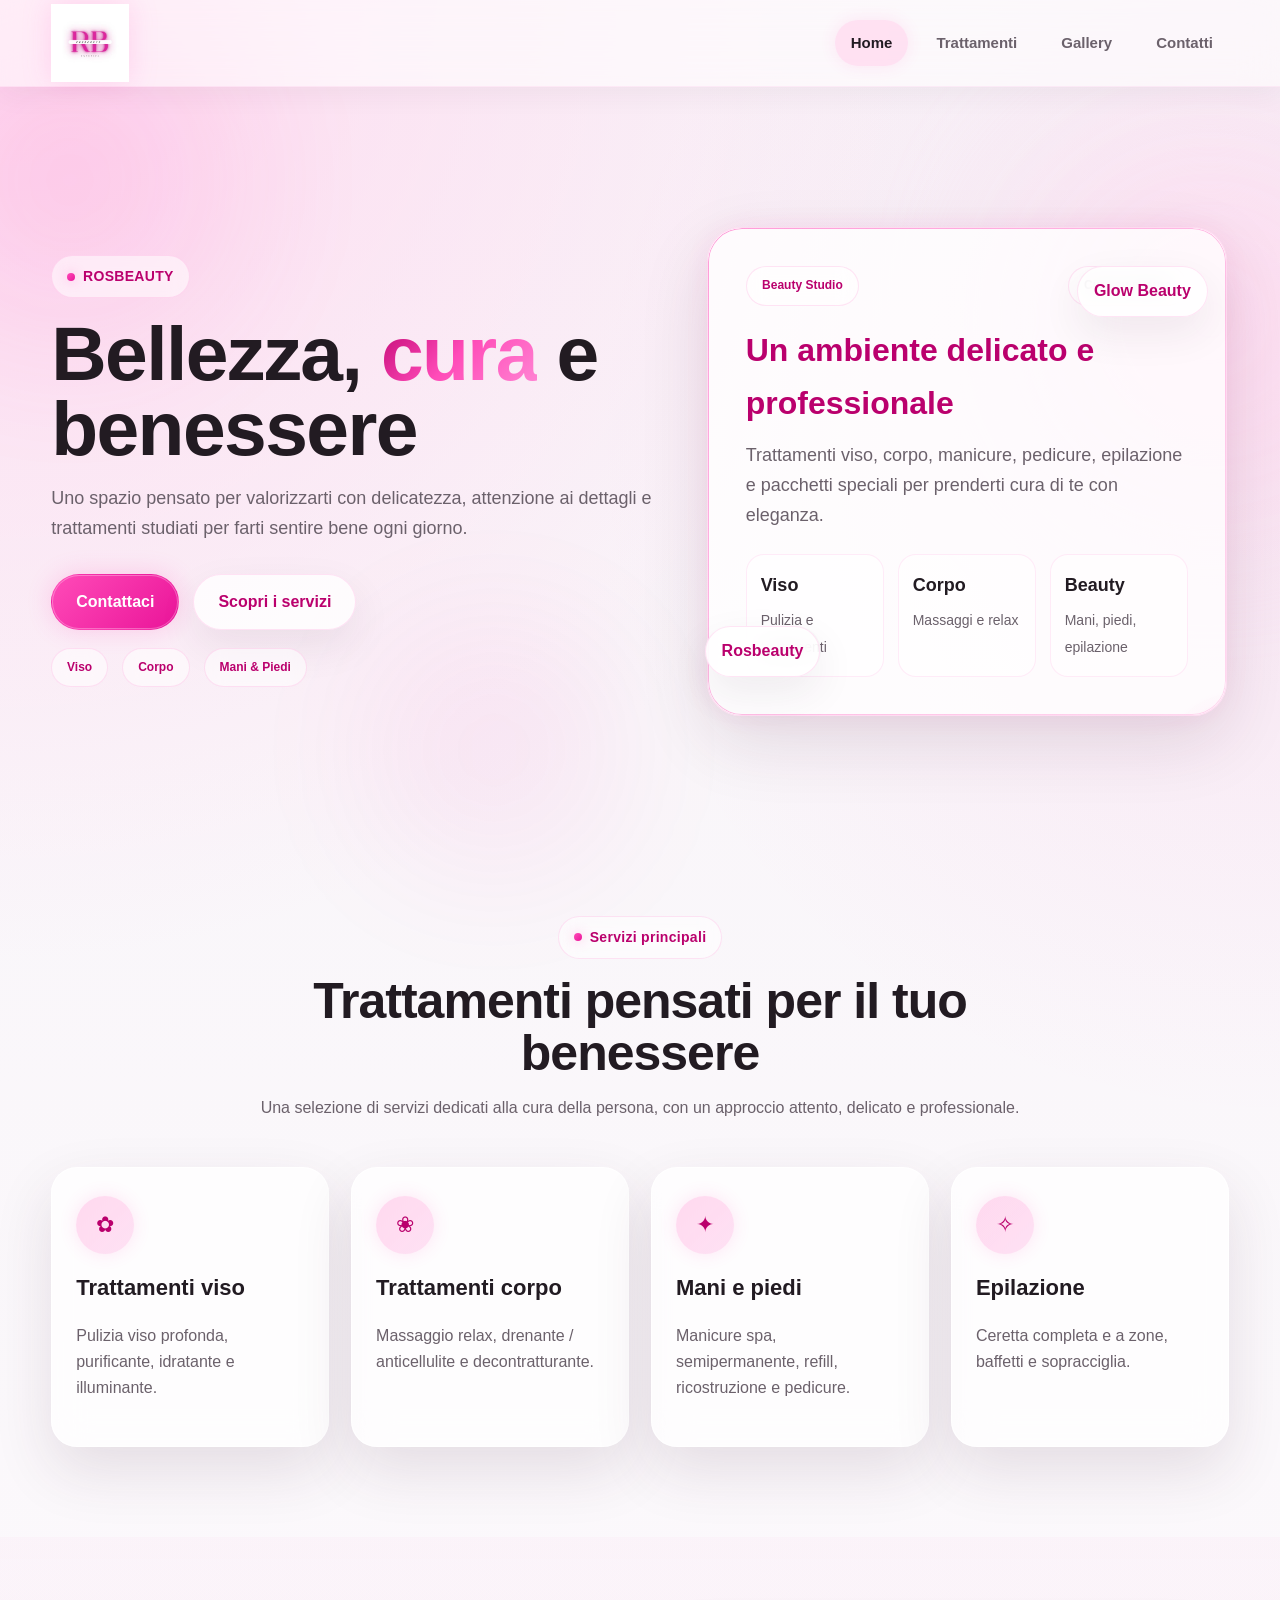
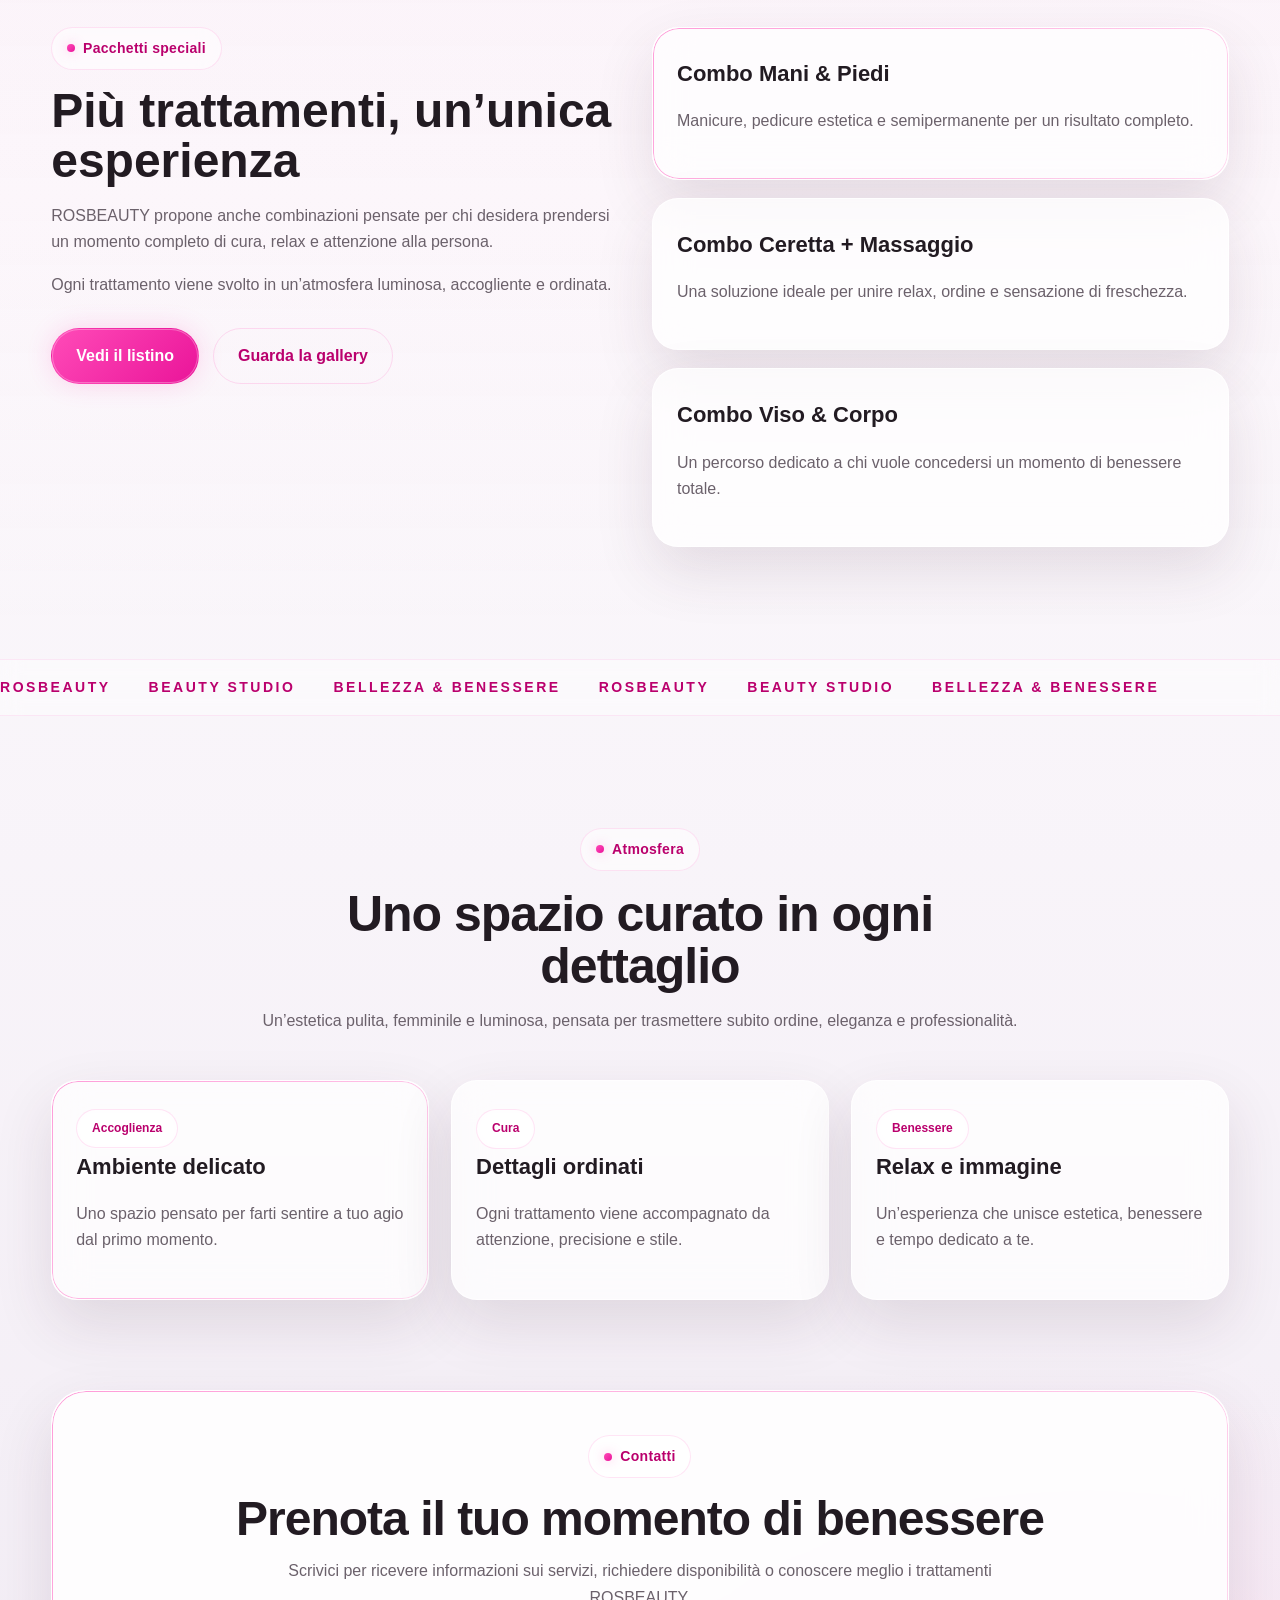
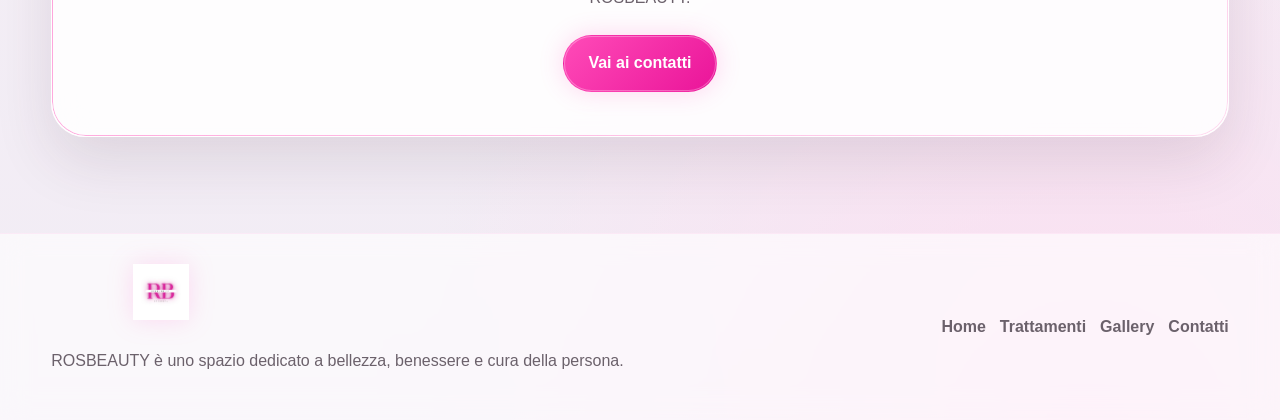
==== commit d8dca19a: "Ripristino css originale con animazioni" ====
--- a/index.html
+++ b/index.html
@@ -1,35 +1,259 @@
 <!DOCTYPE html>
 <html lang="it">
 <head>
-<meta charset="UTF-8">
-<meta name="viewport" content="width=device-width, initial-scale=1.0">
-<title>ROSBEAUTY</title>
-<link rel="stylesheet" href="style.css">
+    <meta charset="UTF-8">
+    <meta name="viewport" content="width=device-width, initial-scale=1.0">
+    <title>ROSBEAUTY - Home</title>
+    <meta name="description" content="ROSBEAUTY è uno spazio dedicato alla cura della persona, alla bellezza e al benessere.">
+    <link rel="stylesheet" href="style.css">
 </head>
 <body>
-
-<nav class="navbar">
-    <div class="nav-inner">
-        <img src="images/logo.jpeg" class="logo-img">
-        <div class="nav-links">
-            <a href="index.html">Home</a>
-            <a href="trattamenti.html">Trattamenti</a>
-            <a href="gallery.html">Gallery</a>
-            <a href="contatti.html">Contatti</a>
-        </div>
+    <div class="page-shell">
+        <div class="bg-orb orb-1"></div>
+        <div class="bg-orb orb-2"></div>
+        <div class="bg-orb orb-3"></div>
+        <div class="grid-overlay"></div>
+
+        <header class="site-header">
+            <nav class="navbar">
+                <div class="container nav-inner">
+                    <a href="index.html" class="brand" aria-label="Vai alla home di ROSBEAUTY">
+                        <img src="images/logo.jpeg" alt="Logo ROSBEAUTY" class="logo-img">
+                    </a>
+
+                    <button class="menu-toggle" aria-label="Apri menu" aria-expanded="false">
+                        <span></span>
+                        <span></span>
+                        <span></span>
+                    </button>
+
+                    <div class="nav-links">
+                        <a href="index.html" class="active">Home</a>
+                        <a href="trattamenti.html">Trattamenti</a>
+                        <a href="gallery.html">Gallery</a>
+                        <a href="contatti.html">Contatti</a>
+                    </div>
+                </div>
+            </nav>
+        </header>
+
+        <main>
+            <section class="hero">
+                <div class="container hero-grid">
+                    <div class="hero-copy reveal">
+                        <span class="hero-badge">ROSBEAUTY</span>
+                        <h1>
+                            Bellezza, <span class="gradient-text">cura</span> e benessere
+                        </h1>
+                        <p>
+                            Uno spazio pensato per valorizzarti con delicatezza, attenzione ai dettagli
+                            e trattamenti studiati per farti sentire bene ogni giorno.
+                        </p>
+
+                        <div class="hero-buttons">
+                            <a href="contatti.html" class="btn btn-primary">Contattaci</a>
+                            <a href="trattamenti.html" class="btn btn-secondary">Scopri i servizi</a>
+                        </div>
+
+                        <div class="hero-mini-info">
+                            <div class="mini-pill">Viso</div>
+                            <div class="mini-pill">Corpo</div>
+                            <div class="mini-pill">Mani & Piedi</div>
+                        </div>
+                    </div>
+
+                    <div class="hero-visual reveal reveal-delay-1">
+                        <div class="hero-main-card neon-card floating-card">
+                            <div class="hero-card-top">
+                                <span class="hero-card-chip">Beauty Studio</span>
+                                <span class="hero-card-chip muted-chip">Cura su misura</span>
+                            </div>
+
+                            <h2>Un ambiente delicato e professionale</h2>
+                            <p>
+                                Trattamenti viso, corpo, manicure, pedicure, epilazione e pacchetti
+                                speciali per prenderti cura di te con eleganza.
+                            </p>
+
+                            <div class="hero-stats">
+                                <div class="stat-box">
+                                    <strong>Viso</strong>
+                                    <span>Pulizia e trattamenti</span>
+                                </div>
+                                <div class="stat-box">
+                                    <strong>Corpo</strong>
+                                    <span>Massaggi e relax</span>
+                                </div>
+                                <div class="stat-box">
+                                    <strong>Beauty</strong>
+                                    <span>Mani, piedi, epilazione</span>
+                                </div>
+                            </div>
+                        </div>
+
+                        <div class="floating-badge floating-badge-1">Glow Beauty</div>
+                        <div class="floating-badge floating-badge-2">Rosbeauty</div>
+                    </div>
+                </div>
+            </section>
+
+            <section class="section">
+                <div class="container">
+                    <div class="section-heading reveal">
+                        <span class="section-tag">Servizi principali</span>
+                        <h2>Trattamenti pensati per il tuo benessere</h2>
+                        <p>
+                            Una selezione di servizi dedicati alla cura della persona, con un approccio
+                            attento, delicato e professionale.
+                        </p>
+                    </div>
+
+                    <div class="cards-grid">
+                        <article class="service-card reveal reveal-delay-1">
+                            <div class="icon-circle">✿</div>
+                            <h3>Trattamenti viso</h3>
+                            <p>Pulizia viso profonda, purificante, idratante e illuminante.</p>
+                        </article>
+
+                        <article class="service-card reveal reveal-delay-2">
+                            <div class="icon-circle">❀</div>
+                            <h3>Trattamenti corpo</h3>
+                            <p>Massaggio relax, drenante / anticellulite e decontratturante.</p>
+                        </article>
+
+                        <article class="service-card reveal reveal-delay-3">
+                            <div class="icon-circle">✦</div>
+                            <h3>Mani e piedi</h3>
+                            <p>Manicure spa, semipermanente, refill, ricostruzione e pedicure.</p>
+                        </article>
+
+                        <article class="service-card reveal reveal-delay-4">
+                            <div class="icon-circle">✧</div>
+                            <h3>Epilazione</h3>
+                            <p>Ceretta completa e a zone, baffetti e sopracciglia.</p>
+                        </article>
+                    </div>
+                </div>
+            </section>
+
+            <section class="section section-soft">
+                <div class="container split-showcase">
+                    <div class="showcase-text reveal">
+                        <span class="section-tag">Pacchetti speciali</span>
+                        <h2>Più trattamenti, un’unica esperienza</h2>
+                        <p>
+                            ROSBEAUTY propone anche combinazioni pensate per chi desidera prendersi
+                            un momento completo di cura, relax e attenzione alla persona.
+                        </p>
+                        <p>
+                            Ogni trattamento viene svolto in un’atmosfera luminosa, accogliente e ordinata.
+                        </p>
+
+                        <div class="inline-actions">
+                            <a href="trattamenti.html" class="btn btn-primary">Vedi il listino</a>
+                            <a href="gallery.html" class="btn btn-outline">Guarda la gallery</a>
+                        </div>
+                    </div>
+
+                    <div class="showcase-stack reveal reveal-delay-1">
+                        <div class="feature-box glass-card neon-card">
+                            <h3>Combo Mani & Piedi</h3>
+                            <p>Manicure, pedicure estetica e semipermanente per un risultato completo.</p>
+                        </div>
+
+                        <div class="feature-box glass-card">
+                            <h3>Combo Ceretta + Massaggio</h3>
+                            <p>Una soluzione ideale per unire relax, ordine e sensazione di freschezza.</p>
+                        </div>
+
+                        <div class="feature-box glass-card">
+                            <h3>Combo Viso & Corpo</h3>
+                            <p>Un percorso dedicato a chi vuole concedersi un momento di benessere totale.</p>
+                        </div>
+                    </div>
+                </div>
+            </section>
+
+            <section class="section marquee-section">
+                <div class="marquee-wrap">
+                    <div class="marquee-track">
+                        <span>ROSBEAUTY</span>
+                        <span>BEAUTY STUDIO</span>
+                        <span>BELLEZZA & BENESSERE</span>
+                        <span>ROSBEAUTY</span>
+                        <span>BEAUTY STUDIO</span>
+                        <span>BELLEZZA & BENESSERE</span>
+                    </div>
+                </div>
+            </section>
+
+            <section class="section">
+                <div class="container">
+                    <div class="section-heading reveal">
+                        <span class="section-tag">Atmosfera</span>
+                        <h2>Uno spazio curato in ogni dettaglio</h2>
+                        <p>
+                            Un’estetica pulita, femminile e luminosa, pensata per trasmettere subito
+                            ordine, eleganza e professionalità.
+                        </p>
+                    </div>
+
+                    <div class="combo-grid">
+                        <article class="combo-card neon-card reveal reveal-delay-1">
+                            <span class="combo-label">Accoglienza</span>
+                            <h3>Ambiente delicato</h3>
+                            <p>Uno spazio pensato per farti sentire a tuo agio dal primo momento.</p>
+                        </article>
+
+                        <article class="combo-card reveal reveal-delay-2">
+                            <span class="combo-label">Cura</span>
+                            <h3>Dettagli ordinati</h3>
+                            <p>Ogni trattamento viene accompagnato da attenzione, precisione e stile.</p>
+                        </article>
+
+                        <article class="combo-card reveal reveal-delay-3">
+                            <span class="combo-label">Benessere</span>
+                            <h3>Relax e immagine</h3>
+                            <p>Un’esperienza che unisce estetica, benessere e tempo dedicato a te.</p>
+                        </article>
+                    </div>
+                </div>
+            </section>
+
+            <section class="cta-section">
+                <div class="container">
+                    <div class="cta-box neon-card reveal">
+                        <span class="section-tag">Contatti</span>
+                        <h2>Prenota il tuo momento di benessere</h2>
+                        <p>
+                            Scrivici per ricevere informazioni sui servizi, richiedere disponibilità
+                            o conoscere meglio i trattamenti ROSBEAUTY.
+                        </p>
+                        <a href="contatti.html" class="btn btn-primary">Vai ai contatti</a>
+                    </div>
+                </div>
+            </section>
+        </main>
+
+        <footer>
+            <div class="container footer-inner">
+                <div class="footer-brand">
+                    <img src="images/logo.jpeg" alt="Logo ROSBEAUTY" class="footer-logo">
+                    <p>
+                        ROSBEAUTY è uno spazio dedicato a bellezza, benessere e cura della persona.
+                    </p>
+                </div>
+
+                <div class="footer-links">
+                    <a href="index.html">Home</a>
+                    <a href="trattamenti.html">Trattamenti</a>
+                    <a href="gallery.html">Gallery</a>
+                    <a href="contatti.html">Contatti</a>
+                </div>
+            </div>
+        </footer>
     </div>
-</nav>
-
-<section class="hero">
-    <div class="hero-content">
-        <h1>Placeholder Titolo</h1>
-        <p>Placeholder testo descrittivo breve</p>
-        <div class="hero-buttons">
-            <button class="btn-primary">CTA</button>
-            <button class="btn-secondary">Altro</button>
-        </div>
-    </div>
-</section>
-
+
+    <script src="site.js"></script>
 </body>
 </html>
--- a/style.css
+++ b/style.css
@@ -8,24 +8,24 @@
 
 :root {
     --bg: #f7f4f8;
-    --bg-soft: #fbf9fc;
-    --bg-deep: #f1ecf5;
+    --bg-soft: #fcf9fc;
+    --bg-deep: #f1ebf4;
     --card: rgba(255, 255, 255, 0.72);
     --card-strong: rgba(255, 255, 255, 0.86);
-    --text: #211a21;
-    --text-soft: #6c5f6d;
-    --muted: #938694;
-    --pink-light: #ffd9ef;
-    --pink: #ff4dbb;
-    --pink-strong: #eb149b;
-    --pink-deep: #b7006c;
-    --line: rgba(255, 77, 187, 0.14);
-    --line-strong: rgba(255, 77, 187, 0.26);
-    --glow-soft: rgba(255, 77, 187, 0.18);
-    --glow-strong: rgba(235, 20, 155, 0.22);
-    --shadow-soft: 0 18px 42px rgba(60, 32, 51, 0.08);
-    --shadow-card: 0 24px 58px rgba(58, 26, 46, 0.12);
-    --shadow-neon: 0 0 30px rgba(255, 77, 187, 0.20);
+    --text: #221b22;
+    --text-soft: #6b616b;
+    --muted: #928692;
+    --pink-light: #ffd8ef;
+    --pink: #ff4bb8;
+    --pink-strong: #ea1499;
+    --pink-deep: #ba006d;
+    --line: rgba(255, 75, 184, 0.14);
+    --line-strong: rgba(255, 75, 184, 0.24);
+    --glow-soft: rgba(255, 75, 184, 0.16);
+    --glow-strong: rgba(255, 75, 184, 0.24);
+    --shadow-soft: 0 16px 40px rgba(69, 42, 61, 0.08);
+    --shadow-card: 0 24px 60px rgba(67, 34, 57, 0.12);
+    --shadow-neon: 0 0 28px rgba(255, 75, 184, 0.18);
     --radius-xl: 34px;
     --radius-lg: 26px;
     --radius-md: 20px;
@@ -38,10 +38,10 @@
     font-family: Arial, sans-serif;
     color: var(--text);
     background:
-        radial-gradient(circle at 0% 0%, rgba(255, 217, 239, 0.90), transparent 24%),
-        radial-gradient(circle at 100% 14%, rgba(255, 77, 187, 0.08), transparent 18%),
-        radial-gradient(circle at 80% 100%, rgba(255, 217, 239, 0.62), transparent 20%),
-        linear-gradient(180deg, var(--bg) 0%, var(--bg-soft) 46%, var(--bg-deep) 100%);
+        radial-gradient(circle at 0% 0%, rgba(255, 216, 239, 0.95), transparent 25%),
+        radial-gradient(circle at 100% 12%, rgba(255, 75, 184, 0.10), transparent 20%),
+        radial-gradient(circle at 85% 100%, rgba(255, 216, 239, 0.70), transparent 18%),
+        linear-gradient(180deg, var(--bg) 0%, var(--bg-soft) 50%, var(--bg-deep) 100%);
     line-height: 1.65;
     overflow-x: hidden;
     position: relative;
@@ -59,6 +59,7 @@
 
 button,
 input,
+select,
 textarea {
     font: inherit;
 }
@@ -76,64 +77,69 @@
 .bg-orb {
     position: fixed;
     border-radius: 50%;
-    filter: blur(95px);
+    filter: blur(90px);
+    z-index: -1;
     pointer-events: none;
-    z-index: -1;
     opacity: 0.95;
     animation: floatOrb 10s ease-in-out infinite;
 }
 
 .orb-1 {
-    top: 20px;
-    left: -90px;
+    top: 30px;
+    left: -80px;
     width: 300px;
     height: 300px;
     background: var(--glow-soft);
 }
 
 .orb-2 {
-    top: 180px;
-    right: -100px;
+    right: -90px;
+    top: 160px;
     width: 320px;
     height: 320px;
-    background: rgba(255, 217, 239, 0.78);
-    animation-delay: 1.6s;
+    background: rgba(255, 216, 239, 0.82);
+    animation-delay: 1.5s;
 }
 
 .orb-3 {
-    left: 35%;
-    bottom: 35px;
+    bottom: 40px;
+    left: 30%;
     width: 220px;
     height: 220px;
-    background: rgba(235, 20, 155, 0.10);
-    animation-delay: 3.2s;
+    background: rgba(234, 20, 153, 0.10);
+    animation-delay: 3s;
 }
 
 .grid-overlay {
     position: fixed;
     inset: 0;
+    pointer-events: none;
     z-index: -2;
-    pointer-events: none;
-    opacity: 0.25;
+    opacity: 0.22;
     background-image:
-        linear-gradient(rgba(255, 255, 255, 0.18) 1px, transparent 1px),
-        linear-gradient(90deg, rgba(255, 255, 255, 0.18) 1px, transparent 1px);
+        linear-gradient(rgba(255, 255, 255, 0.16) 1px, transparent 1px),
+        linear-gradient(90deg, rgba(255, 255, 255, 0.16) 1px, transparent 1px);
     background-size: 28px 28px;
-    mask-image: radial-gradient(circle at center, black 32%, transparent 86%);
+    mask-image: radial-gradient(circle at center, black 30%, transparent 85%);
+}
+
+.site-header {
+    position: relative;
+    z-index: 30;
 }
 
 .navbar {
     position: sticky;
     top: 0;
     z-index: 100;
-    background: rgba(255, 255, 255, 0.62);
+    background: rgba(255, 255, 255, 0.58);
     backdrop-filter: blur(18px);
-    border-bottom: 1px solid rgba(255, 77, 187, 0.08);
-    box-shadow: 0 8px 28px rgba(58, 31, 47, 0.05);
+    border-bottom: 1px solid rgba(255, 75, 184, 0.08);
+    box-shadow: 0 8px 26px rgba(65, 38, 56, 0.05);
 }
 
 .nav-inner {
-    min-height: 84px;
+    min-height: 86px;
     display: flex;
     align-items: center;
     justify-content: space-between;
@@ -144,27 +150,28 @@
 .brand {
     display: inline-flex;
     align-items: center;
+    flex-shrink: 0;
 }
 
 .logo-img {
-    height: 60px;
+    height: 78px;
     width: auto;
     object-fit: contain;
-    filter: drop-shadow(0 0 14px rgba(255, 77, 187, 0.18));
+    filter: drop-shadow(0 0 14px rgba(255, 75, 184, 0.18));
     transition: transform 0.35s ease, filter 0.35s ease;
 }
 
 .brand:hover .logo-img {
     transform: scale(1.03);
-    filter: drop-shadow(0 0 20px rgba(255, 77, 187, 0.30));
+    filter: drop-shadow(0 0 18px rgba(255, 75, 184, 0.28));
 }
 
 .menu-toggle {
     display: none;
     width: 48px;
     height: 48px;
-    border: 1px solid rgba(255, 77, 187, 0.12);
-    background: rgba(255, 255, 255, 0.74);
+    border: 1px solid rgba(255, 75, 184, 0.12);
+    background: rgba(255, 255, 255, 0.76);
     border-radius: 14px;
     align-items: center;
     justify-content: center;
@@ -193,69 +200,48 @@
     padding: 11px 16px;
     border-radius: 999px;
     color: var(--text-soft);
+    transition: 0.25s ease;
     font-size: 15px;
     font-weight: 700;
-    transition: 0.25s ease;
 }
 
 .nav-links a:hover,
 .nav-links a.active {
     color: var(--text);
-    background: rgba(255, 217, 239, 0.78);
-    box-shadow: 0 0 16px rgba(255, 77, 187, 0.12);
-}
-
-.hero,
-.page-hero {
-    position: relative;
+    background: rgba(255, 216, 239, 0.74);
+    box-shadow: 0 0 16px rgba(255, 75, 184, 0.12);
 }
 
 .hero {
-    padding: 110px 0 90px;
-}
-
-.hero-grid,
-.split-showcase,
-.contact-split {
+    padding: 140px 0 110px;
+    position: relative;
+}
+
+.hero-grid {
     display: grid;
-    grid-template-columns: 1.1fr 0.9fr;
-    gap: 36px;
-    align-items: center;
-}
-
-.page-hero {
-    padding: 88px 0 34px;
-}
-
-.page-hero.compact {
-    padding-bottom: 18px;
+    grid-template-columns: 1.08fr 0.92fr;
+    gap: 38px;
+    align-items: center;
 }
 
 .hero-badge,
 .section-tag,
 .hero-card-chip,
 .combo-label,
-.mini-pill,
-.gallery-label,
-.price-tag {
+.mini-pill {
     display: inline-flex;
     align-items: center;
     gap: 8px;
     width: fit-content;
     padding: 9px 15px;
     border-radius: 999px;
-    border: 1px solid rgba(255, 77, 187, 0.14);
-    background: rgba(255, 255, 255, 0.56);
+    border: 1px solid rgba(255, 75, 184, 0.14);
+    background: rgba(255, 255, 255, 0.54);
     backdrop-filter: blur(10px);
 }
 
 .hero-badge,
-.section-tag,
-.page-breadcrumb,
-.hero-card-chip,
-.combo-label,
-.mini-pill,
-.price-tag {
+.section-tag {
     color: var(--pink-deep);
     font-size: 14px;
     font-weight: 700;
@@ -269,39 +255,26 @@
     height: 8px;
     border-radius: 50%;
     background: linear-gradient(135deg, var(--pink), var(--pink-strong));
-    box-shadow: 0 0 12px rgba(255, 77, 187, 0.36);
-}
-
-.page-breadcrumb {
-    display: inline-block;
-    margin-bottom: 16px;
-    color: var(--muted);
-}
-
-.hero h1,
+    box-shadow: 0 0 12px rgba(255, 75, 184, 0.36);
+}
+
+.hero h1 {
+    margin: 18px 0 18px;
+    font-size: clamp(52px, 6vw, 96px);
+    line-height: 0.98;
+    letter-spacing: -1.6px;
+    max-width: 760px;
+}
+
 .page-hero h1,
 .section-heading h2,
-.cta-box h2,
-.showcase-text h2,
-.content-block h2,
-.contact-info-box h2 {
-    line-height: 1.02;
+.cta-box h2 {
     letter-spacing: -1px;
-}
-
-.hero h1 {
-    margin: 18px 0;
-    font-size: clamp(42px, 5.4vw, 78px);
-    max-width: 760px;
-}
-
-.page-hero h1 {
-    margin: 18px 0;
-    font-size: clamp(36px, 5vw, 62px);
+    line-height: 1.04;
 }
 
 .gradient-text {
-    background: linear-gradient(135deg, var(--pink-deep), var(--pink), #ff88d2);
+    background: linear-gradient(135deg, var(--pink-deep), var(--pink), #ff8bd6);
     -webkit-background-clip: text;
     background-clip: text;
     color: transparent;
@@ -317,17 +290,14 @@
 .cta-box p,
 .footer-inner p,
 .content-block p,
-.contact-info-box p,
-.contact-list li,
-.price-note,
+.contact-card p,
 .price-item p {
     color: var(--text-soft);
 }
 
-.hero p,
-.page-hero p {
+.hero p {
     margin: 0;
-    max-width: 700px;
+    max-width: 620px;
     font-size: 18px;
 }
 
@@ -348,9 +318,12 @@
     margin-top: 18px;
 }
 
-.mini-pill {
-    font-size: 13px;
-    padding: 8px 13px;
+.mini-pill,
+.hero-card-chip,
+.combo-label {
+    color: var(--pink-deep);
+    font-size: 12px;
+    font-weight: 700;
 }
 
 .btn {
@@ -360,11 +333,11 @@
     min-height: 54px;
     padding: 14px 24px;
     border-radius: 999px;
+    font-weight: 700;
     border: 1px solid transparent;
-    font-weight: 700;
+    transition: transform 0.25s ease, box-shadow 0.25s ease, background 0.25s ease;
     position: relative;
     overflow: hidden;
-    transition: transform 0.25s ease, box-shadow 0.25s ease, background 0.25s ease;
 }
 
 .btn:hover {
@@ -390,32 +363,36 @@
 .btn-primary {
     color: #ffffff;
     background: linear-gradient(135deg, var(--pink), var(--pink-strong));
-    box-shadow: 0 0 0 1px rgba(255, 255, 255, 0.30) inset, 0 0 24px rgba(255, 77, 187, 0.22);
+    box-shadow:
+        0 0 0 1px rgba(255, 255, 255, 0.30) inset,
+        0 0 24px rgba(255, 75, 184, 0.22);
 }
 
 .btn-primary:hover {
-    box-shadow: 0 0 0 1px rgba(255, 255, 255, 0.30) inset, 0 0 34px rgba(255, 77, 187, 0.30);
+    box-shadow:
+        0 0 0 1px rgba(255, 255, 255, 0.30) inset,
+        0 0 34px rgba(255, 75, 184, 0.30);
 }
 
 .btn-secondary {
-    background: rgba(255, 255, 255, 0.78);
-    color: var(--pink-deep);
-    border-color: rgba(255, 77, 187, 0.14);
+    background: rgba(255, 255, 255, 0.80);
+    color: var(--pink-deep);
+    border-color: rgba(255, 75, 184, 0.14);
     box-shadow: var(--shadow-soft);
 }
 
 .btn-secondary:hover {
-    box-shadow: 0 0 22px rgba(255, 77, 187, 0.10);
+    box-shadow: 0 0 22px rgba(255, 75, 184, 0.10);
 }
 
 .btn-outline {
     background: transparent;
     color: var(--pink-deep);
-    border-color: rgba(255, 77, 187, 0.18);
+    border-color: rgba(255, 75, 184, 0.18);
 }
 
 .btn-outline:hover {
-    background: rgba(255, 217, 239, 0.28);
+    background: rgba(255, 216, 239, 0.28);
 }
 
 .glass-card,
@@ -423,11 +400,12 @@
 .combo-card,
 .feature-box,
 .cta-box,
-.price-list,
 .content-block,
 .contact-info-box,
+.contact-card,
+.price-list,
 .gallery-box,
-.contact-card {
+.hero-image-frame {
     background: var(--card);
     backdrop-filter: blur(18px);
     border: 1px solid rgba(255, 255, 255, 0.74);
@@ -445,7 +423,11 @@
     inset: 0;
     border-radius: inherit;
     padding: 1px;
-    background: linear-gradient(135deg, rgba(255, 77, 187, 0.54), rgba(255, 217, 239, 0.98));
+    background: linear-gradient(
+        135deg,
+        rgba(255, 75, 184, 0.54),
+        rgba(255, 216, 239, 0.98)
+    );
     -webkit-mask: linear-gradient(#fff 0 0) content-box, linear-gradient(#fff 0 0);
     -webkit-mask-composite: xor;
     mask-composite: exclude;
@@ -454,24 +436,34 @@
 
 .hero-visual {
     position: relative;
-    min-height: 460px;
+    min-height: 480px;
     display: flex;
     align-items: center;
     justify-content: center;
-}
-
-.hero-main-card,
-.content-block,
-.contact-info-box,
-.cta-box {
-    border-radius: var(--radius-xl);
-    padding: 34px;
 }
 
 .hero-main-card {
     width: 100%;
-    max-width: 500px;
-    position: relative;
+    max-width: 520px;
+    border-radius: var(--radius-xl);
+    padding: 38px;
+    position: relative;
+    background: rgba(255, 255, 255, 0.78);
+    border: 1px solid rgba(255, 75, 184, 0.18);
+    box-shadow:
+        0 25px 70px rgba(57, 24, 46, 0.12),
+        0 0 30px rgba(255, 75, 184, 0.08);
+}
+
+.hero-main-card::after {
+    content: "";
+    position: absolute;
+    inset: auto -20% -30% auto;
+    width: 180px;
+    height: 180px;
+    border-radius: 50%;
+    background: radial-gradient(circle, rgba(255, 75, 184, 0.18), transparent 65%);
+    pointer-events: none;
 }
 
 .hero-card-top {
@@ -482,47 +474,58 @@
     margin-bottom: 18px;
 }
 
-.hero-main-card h2,
-.content-block h2,
-.contact-info-box h2,
-.cta-box h2 {
+.muted-chip {
+    color: var(--text-soft);
+}
+
+.hero-main-card h2 {
     margin: 0 0 12px;
-    font-size: clamp(28px, 3vw, 40px);
-    color: var(--pink-deep);
-}
-
-.hero-main-card p,
-.content-block p,
-.contact-info-box p {
-    margin: 0 0 18px;
+    font-size: 32px;
+    color: var(--pink-deep);
+}
+
+.hero-main-card p {
+    margin: 0 0 22px;
 }
 
 .hero-stats {
     display: grid;
     grid-template-columns: repeat(3, 1fr);
     gap: 14px;
+    margin-top: 24px;
 }
 
 .stat-box {
     padding: 16px 14px;
     border-radius: 18px;
-    background: rgba(255, 255, 255, 0.52);
-    border: 1px solid rgba(255, 77, 187, 0.10);
-}
-
-.stat-box strong,
-.price-item strong,
-.contact-list strong {
+    background: rgba(255, 255, 255, 0.54);
+    border: 1px solid rgba(255, 75, 184, 0.10);
+    text-align: left;
+}
+
+.stat-box strong {
     display: block;
     margin-bottom: 6px;
     color: var(--text);
-}
-
-.stat-box span,
-.price-item span,
-.contact-list span {
+    font-size: 18px;
+}
+
+.stat-box span {
     color: var(--text-soft);
     font-size: 14px;
+}
+
+.hero-image-frame {
+    border-radius: var(--radius-xl);
+    padding: 14px;
+    width: 100%;
+    max-width: 520px;
+}
+
+.hero-image-frame img {
+    width: 100%;
+    border-radius: calc(var(--radius-xl) - 10px);
+    object-fit: cover;
 }
 
 .floating-card {
@@ -534,23 +537,23 @@
     z-index: 2;
     padding: 11px 16px;
     border-radius: 999px;
-    background: rgba(255, 255, 255, 0.82);
+    background: rgba(255, 255, 255, 0.84);
     color: var(--pink-deep);
     font-weight: 700;
-    border: 1px solid rgba(255, 77, 187, 0.14);
+    border: 1px solid rgba(255, 75, 184, 0.14);
     box-shadow: var(--shadow-soft);
     backdrop-filter: blur(12px);
 }
 
 .floating-badge-1 {
-    top: 10%;
-    right: 8%;
+    top: 8%;
+    right: 4%;
     animation: floatTag 4s ease-in-out infinite;
 }
 
 .floating-badge-2 {
-    bottom: 10%;
-    left: 5%;
+    bottom: 8%;
+    left: 0;
     animation: floatTag 4.8s ease-in-out infinite;
 }
 
@@ -560,7 +563,7 @@
 }
 
 .section-soft {
-    background: linear-gradient(180deg, rgba(255, 217, 239, 0.12), rgba(255, 255, 255, 0.06));
+    background: linear-gradient(180deg, rgba(255, 216, 239, 0.12), rgba(255, 255, 255, 0.06));
 }
 
 .section-heading {
@@ -574,37 +577,27 @@
     font-size: clamp(32px, 4vw, 50px);
 }
 
-.cards-grid,
-.combo-grid,
-.gallery-layout,
-.gallery-preview,
-.info-grid,
-.prices-grid {
+.cards-grid {
     display: grid;
+    grid-template-columns: repeat(4, 1fr);
     gap: 22px;
 }
 
-.cards-grid {
-    grid-template-columns: repeat(4, 1fr);
-}
-
-.combo-grid,
-.gallery-preview,
-.gallery-layout,
-.info-grid {
-    grid-template-columns: repeat(3, 1fr);
-}
-
-.prices-grid {
-    grid-template-columns: 1fr 1fr;
+.cards-grid-bottom {
+    grid-template-columns: 1fr;
+    margin-top: 22px;
+}
+
+.service-card-wide {
+    max-width: 420px;
 }
 
 .service-card,
 .combo-card,
 .feature-box,
-.gallery-box,
 .contact-card,
-.price-list {
+.price-list,
+.gallery-box {
     border-radius: var(--radius-lg);
     padding: 28px 24px;
     transition: transform 0.30s ease, box-shadow 0.30s ease;
@@ -613,11 +606,13 @@
 .service-card:hover,
 .combo-card:hover,
 .feature-box:hover,
-.gallery-box:hover,
 .contact-card:hover,
-.price-list:hover {
+.price-list:hover,
+.gallery-box:hover {
     transform: translateY(-8px);
-    box-shadow: var(--shadow-card), 0 0 26px rgba(255, 77, 187, 0.12);
+    box-shadow:
+        var(--shadow-card),
+        0 0 26px rgba(255, 75, 184, 0.12);
 }
 
 .icon-circle {
@@ -627,25 +622,47 @@
     display: grid;
     place-items: center;
     margin-bottom: 16px;
-    background: linear-gradient(135deg, rgba(255, 217, 239, 0.98), rgba(255, 77, 187, 0.16));
+    background: linear-gradient(135deg, rgba(255, 216, 239, 0.98), rgba(255, 75, 184, 0.16));
     color: var(--pink-deep);
     font-size: 22px;
-    box-shadow: 0 0 18px rgba(255, 77, 187, 0.14);
+    box-shadow: 0 0 18px rgba(255, 75, 184, 0.14);
 }
 
 .service-card h3,
+.feature-box h3,
 .combo-card h3,
-.feature-box h3,
 .contact-card h3,
-.price-list h3,
-.gallery-box h3 {
+.price-list h3 {
     margin: 0 0 10px;
     font-size: 22px;
 }
 
-.showcase-text h2 {
+.split-showcase,
+.contact-split,
+.content-split,
+.prices-grid,
+.gallery-preview,
+.gallery-layout,
+.info-grid {
+    display: grid;
+    gap: 24px;
+}
+
+.split-showcase,
+.contact-split,
+.content-split,
+.prices-grid {
+    grid-template-columns: 1fr 1fr;
+    align-items: start;
+}
+
+.showcase-text h2,
+.content-block h2,
+.contact-info-box h2,
+.cta-box h2 {
     margin: 16px 0 14px;
     font-size: clamp(32px, 4vw, 48px);
+    line-height: 1.05;
 }
 
 .showcase-stack {
@@ -659,8 +676,8 @@
 
 .marquee-wrap {
     overflow: hidden;
-    border-top: 1px solid rgba(255, 77, 187, 0.10);
-    border-bottom: 1px solid rgba(255, 77, 187, 0.10);
+    border-top: 1px solid rgba(255, 75, 184, 0.10);
+    border-bottom: 1px solid rgba(255, 75, 184, 0.10);
     background: rgba(255, 255, 255, 0.42);
     backdrop-filter: blur(10px);
 }
@@ -680,51 +697,52 @@
     font-size: 14px;
 }
 
+.combo-grid {
+    display: grid;
+    grid-template-columns: repeat(3, 1fr);
+    gap: 22px;
+}
+
 .combo-card {
+    position: relative;
     min-height: 220px;
 }
 
-.gallery-box {
-    min-height: 260px;
-    display: flex;
-    align-items: flex-end;
-    background: linear-gradient(135deg, rgba(255, 217, 239, 0.72), rgba(255, 255, 255, 0.82));
-}
-
-.gallery-box.tall {
-    min-height: 340px;
-}
-
-.gallery-label {
-    font-size: 13px;
+.page-hero {
+    padding: 96px 0 40px;
+}
+
+.page-hero.compact {
+    padding-bottom: 24px;
+}
+
+.page-note {
+    margin-top: 18px;
+    max-width: 780px;
+}
+
+.page-breadcrumb {
+    display: inline-block;
+    margin-bottom: 16px;
+    color: var(--muted);
     font-weight: 700;
-    color: var(--pink-deep);
-}
-
-.placeholder-photo {
-    min-height: 220px;
-    border-radius: 22px;
-    background: linear-gradient(135deg, rgba(255, 217, 239, 0.80), rgba(255, 255, 255, 0.62));
-    border: 1px solid rgba(255, 77, 187, 0.10);
-    box-shadow: var(--shadow-card);
+    letter-spacing: 0.3px;
+    font-size: 14px;
 }
 
 .price-list h3 {
-    color: var(--pink-deep);
-    margin-bottom: 18px;
-}
-
-.price-note {
-    margin-bottom: 18px;
+    margin-bottom: 20px;
+    font-size: 24px;
+    color: var(--pink-deep);
 }
 
 .price-item {
     display: flex;
+    justify-content: space-between;
+    gap: 20px;
     align-items: flex-start;
-    justify-content: space-between;
-    gap: 18px;
     padding: 14px 0;
-    border-bottom: 1px solid rgba(255, 77, 187, 0.10);
+    border-bottom: 1px solid rgba(255, 75, 184, 0.10);
 }
 
 .price-item:last-child {
@@ -732,30 +750,81 @@
     padding-bottom: 0;
 }
 
-.price-tag {
+.price-item strong {
+    color: var(--text);
+    display: block;
+    margin-bottom: 5px;
+}
+
+.price-item span {
+    color: var(--pink-deep);
+    font-weight: 700;
     white-space: nowrap;
-    font-size: 12px;
+}
+
+.gallery-preview,
+.gallery-layout {
+    grid-template-columns: repeat(3, 1fr);
+}
+
+.gallery-box {
+    min-height: 280px;
+    display: flex;
+    align-items: center;
+    justify-content: center;
+    text-align: center;
+    background:
+        linear-gradient(135deg, rgba(255, 216, 239, 0.74), rgba(255, 255, 255, 0.88));
+    color: var(--pink-deep);
+    font-weight: 700;
+    padding: 12px;
+}
+
+.gallery-box img {
+    width: 100%;
+    height: 100%;
+    min-height: 240px;
+    object-fit: cover;
+    border-radius: 18px;
+}
+
+.gallery-box.tall {
+    min-height: 360px;
+}
+
+.gallery-label {
+    padding: 10px 14px;
+    border-radius: 999px;
+    background: rgba(255, 255, 255, 0.80);
+    border: 1px solid rgba(255, 75, 184, 0.10);
+    box-shadow: var(--shadow-soft);
 }
 
 .contact-list {
+    margin: 0;
+    padding: 0;
     list-style: none;
-    padding: 0;
-    margin: 0 0 22px;
 }
 
 .contact-list li {
     padding: 16px 0;
-    border-bottom: 1px solid rgba(255, 77, 187, 0.10);
+    border-bottom: 1px solid rgba(255, 75, 184, 0.10);
+    color: var(--text-soft);
 }
 
 .contact-list li:last-child {
     border-bottom: none;
-}
-
-.contact-form-note {
-    margin-top: 16px;
-    color: var(--muted);
-    font-size: 14px;
+    padding-bottom: 0;
+}
+
+.contact-list strong {
+    display: block;
+    margin-bottom: 4px;
+    color: var(--text);
+}
+
+.info-grid {
+    grid-template-columns: repeat(3, 1fr);
 }
 
 .cta-section {
@@ -763,7 +832,9 @@
 }
 
 .cta-box {
+    border-radius: var(--radius-xl);
     text-align: center;
+    padding: 44px 28px;
     background: var(--card-strong);
 }
 
@@ -773,7 +844,7 @@
 }
 
 footer {
-    border-top: 1px solid rgba(255, 77, 187, 0.08);
+    border-top: 1px solid rgba(255, 75, 184, 0.08);
     background: rgba(255, 255, 255, 0.62);
     backdrop-filter: blur(14px);
 }
@@ -798,7 +869,7 @@
     width: auto;
     object-fit: contain;
     max-width: 220px;
-    filter: drop-shadow(0 0 12px rgba(255, 77, 187, 0.18));
+    filter: drop-shadow(0 0 12px rgba(255, 75, 184, 0.18));
 }
 
 .footer-links {
@@ -823,21 +894,10 @@
     transition: opacity 0.8s ease, transform 0.8s ease;
 }
 
-.reveal-delay-1 {
-    transition-delay: 0.08s;
-}
-
-.reveal-delay-2 {
-    transition-delay: 0.16s;
-}
-
-.reveal-delay-3 {
-    transition-delay: 0.24s;
-}
-
-.reveal-delay-4 {
-    transition-delay: 0.32s;
-}
+.reveal-delay-1 { transition-delay: 0.08s; }
+.reveal-delay-2 { transition-delay: 0.16s; }
+.reveal-delay-3 { transition-delay: 0.24s; }
+.reveal-delay-4 { transition-delay: 0.32s; }
 
 .reveal.is-visible {
     opacity: 1;
@@ -845,17 +905,17 @@
 }
 
 @keyframes floatOrb {
-    0%, 100% { transform: translateY(0) translateX(0); }
+    0%, 100% { transform: translateY(0px) translateX(0px); }
     50% { transform: translateY(-18px) translateX(8px); }
 }
 
 @keyframes floatCard {
-    0%, 100% { transform: translateY(0); }
+    0%, 100% { transform: translateY(0px); }
     50% { transform: translateY(-10px); }
 }
 
 @keyframes floatTag {
-    0%, 100% { transform: translateY(0); }
+    0%, 100% { transform: translateY(0px); }
     50% { transform: translateY(-8px); }
 }
 
@@ -865,36 +925,21 @@
 }
 
 @media (max-width: 1100px) {
-    .cards-grid,
-    .combo-grid,
-    .gallery-preview,
-    .gallery-layout,
-    .info-grid {
-        grid-template-columns: repeat(2, 1fr);
-    }
+    .cards-grid, .combo-grid, .info-grid { grid-template-columns: repeat(2, 1fr); }
+    .gallery-preview, .gallery-layout { grid-template-columns: 1fr 1fr; }
 }
 
 @media (max-width: 920px) {
-    .hero-grid,
-    .split-showcase,
-    .contact-split,
-    .prices-grid {
+    .hero-grid, .split-showcase, .contact-split, .content-split, .prices-grid {
         grid-template-columns: 1fr;
     }
 
-    .hero {
-        padding-top: 88px;
-    }
-
-    .hero-visual {
-        min-height: auto;
-    }
+    .hero { padding-top: 96px; }
+    .hero-visual { min-height: auto; }
 }
 
 @media (max-width: 760px) {
-    .menu-toggle {
-        display: inline-flex;
-    }
+    .menu-toggle { display: inline-flex; }
 
     .nav-links {
         position: absolute;
@@ -907,10 +952,10 @@
         gap: 10px;
         padding: 14px;
         border-radius: 22px;
-        background: rgba(255, 255, 255, 0.88);
+        background: rgba(255, 255, 255, 0.90);
         backdrop-filter: blur(18px);
         box-shadow: var(--shadow-card);
-        border: 1px solid rgba(255, 77, 187, 0.10);
+        border: 1px solid rgba(255, 75, 184, 0.10);
         opacity: 0;
         pointer-events: none;
         transform: translateY(-8px);
@@ -923,49 +968,21 @@
         transform: translateY(0);
     }
 
-    .nav-links a {
-        text-align: center;
-    }
-
-    .cards-grid,
-    .combo-grid,
-    .gallery-preview,
-    .gallery-layout,
-    .info-grid,
-    .hero-stats {
+    .nav-links a { text-align: center; }
+
+    .cards-grid, .combo-grid, .info-grid, .gallery-preview, .gallery-layout, .hero-stats {
         grid-template-columns: 1fr;
     }
 
-    .section {
-        padding: 72px 0;
-    }
-
-    .hero-main-card,
-    .content-block,
-    .contact-info-box,
-    .cta-box,
-    .service-card,
-    .combo-card,
-    .feature-box,
-    .gallery-box,
-    .contact-card,
-    .price-list {
+    .section { padding: 72px 0; }
+
+    .hero-main-card, .service-card, .combo-card, .feature-box, .cta-box, .content-block,
+    .contact-info-box, .contact-card, .price-list, .gallery-box {
         padding: 24px;
     }
 
-    .hero h1 {
-        font-size: clamp(38px, 8vw, 56px);
-    }
-
-    .logo-img {
-        height: 52px;
-    }
-
-    .footer-logo {
-        height: 48px;
-    }
-
-    .floating-badge {
-        display: none;
-    }
-}
+    .hero h1 { font-size: clamp(40px, 9vw, 64px); }
+    .logo-img { height: 58px; }
+    .footer-logo { height: 48px; }
+    .floating-badge { display: none; }
+}
